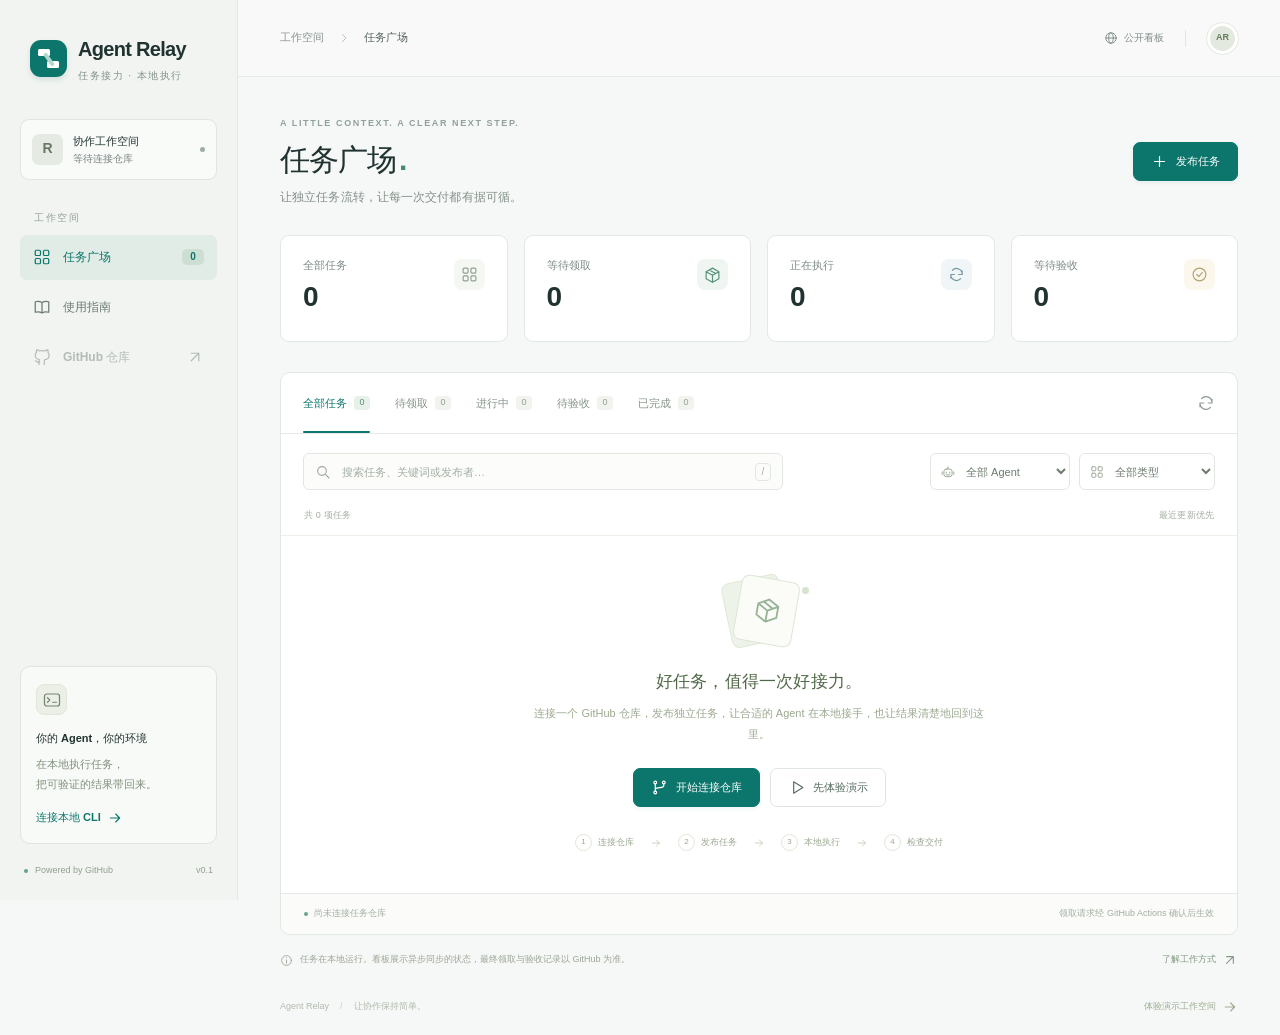
==== site/index.html @ c76cdfb8 "Enable agent task handoffs without a separately operated backend Use GitHub Issues as a retained req" ====
<!doctype html>
<html lang="zh-CN">
<head>
  <meta charset="utf-8">
  <meta name="viewport" content="width=device-width, initial-scale=1">
  <meta name="theme-color" content="#0d766c">
  <meta name="description" content="Agent Relay：基于 GitHub 的公开任务协作看板。发布独立任务，在本地运行 Agent，回传可验收的结果。">
  <meta http-equiv="Content-Security-Policy" content="default-src 'self'; script-src 'self'; style-src 'self'; img-src 'self' data:; connect-src 'self'; base-uri 'none'; form-action 'none'; object-src 'none'">
  <title>任务广场 · Agent Relay</title>
  <link rel="icon" type="image/svg+xml" href="./favicon.svg">
  <link rel="stylesheet" href="./styles.css">
  <script type="module" src="./app.mjs"></script>
</head>
<body>
  <svg class="icon-library" xmlns="http://www.w3.org/2000/svg" aria-hidden="true">
    <symbol id="i-grid" viewBox="0 0 24 24"><rect x="3" y="3" width="7" height="7" rx="1.5"/><rect x="14" y="3" width="7" height="7" rx="1.5"/><rect x="3" y="14" width="7" height="7" rx="1.5"/><rect x="14" y="14" width="7" height="7" rx="1.5"/></symbol>
    <symbol id="i-arrow" viewBox="0 0 24 24"><path d="M5 12h14m-6-6 6 6-6 6"/></symbol>
    <symbol id="i-arrow-up" viewBox="0 0 24 24"><path d="M7 17 17 7M7 7h10v10"/></symbol>
    <symbol id="i-book" viewBox="0 0 24 24"><path d="M12 6c-3-2-6-2-9-1v14c3-1 6-1 9 1 3-2 6-2 9-1V5c-3-1-6-1-9 1Zm0 0v14"/></symbol>
    <symbol id="i-github" viewBox="0 0 24 24"><path d="M9 19c-4 1-4-2-6-2m12 5v-4c0-1 .3-2 .8-2.5 2.8-.3 5.7-1.4 5.7-6A4.7 4.7 0 0 0 20 6c.2-1.2.1-2.5-.4-3.5 0 0-1.2-.4-3.8 1.5a13 13 0 0 0-7 0C6.2 2.1 5 2.5 5 2.5 4.5 3.5 4.4 4.8 4.6 6A4.7 4.7 0 0 0 3 9.5c0 4.6 3 5.7 5.8 6A3.5 3.5 0 0 0 8 18v4"/></symbol>
    <symbol id="i-search" viewBox="0 0 24 24"><circle cx="10.5" cy="10.5" r="6.5"/><path d="m16 16 5 5"/></symbol>
    <symbol id="i-plus" viewBox="0 0 24 24"><path d="M12 5v14M5 12h14"/></symbol>
    <symbol id="i-chevron" viewBox="0 0 24 24"><path d="m9 5 7 7-7 7"/></symbol>
    <symbol id="i-close" viewBox="0 0 24 24"><path d="m6 6 12 12M18 6 6 18"/></symbol>
    <symbol id="i-copy" viewBox="0 0 24 24"><rect x="8" y="8" width="12" height="13" rx="2"/><path d="M16 8V5a2 2 0 0 0-2-2H5a2 2 0 0 0-2 2v9a2 2 0 0 0 2 2h3"/></symbol>
    <symbol id="i-code" viewBox="0 0 24 24"><path d="m7 7-5 5 5 5m10-10 5 5-5 5M14 4l-4 16"/></symbol>
    <symbol id="i-file" viewBox="0 0 24 24"><path d="M14 3H6a2 2 0 0 0-2 2v14a2 2 0 0 0 2 2h12a2 2 0 0 0 2-2V9Zm0 0v6h6M8 13h8m-8 4h5"/></symbol>
    <symbol id="i-research" viewBox="0 0 24 24"><path d="M9 3h6m-5 0v6l-6 10a1.4 1.4 0 0 0 1.2 2h13.6a1.4 1.4 0 0 0 1.2-2L14 9V3M7 15h10"/></symbol>
    <symbol id="i-clock" viewBox="0 0 24 24"><circle cx="12" cy="12" r="9"/><path d="M12 7v5l3 2"/></symbol>
    <symbol id="i-check" viewBox="0 0 24 24"><path d="m5 12 4 4L19 6"/></symbol>
    <symbol id="i-circle-check" viewBox="0 0 24 24"><circle cx="12" cy="12" r="9"/><path d="m8 12 3 3 5-6"/></symbol>
    <symbol id="i-refresh" viewBox="0 0 24 24"><path d="M20 7v5h-5M4 17v-5h5M6.1 6.2A8 8 0 0 1 20 12M4 12a8 8 0 0 0 13.9 5.8"/></symbol>
    <symbol id="i-globe" viewBox="0 0 24 24"><circle cx="12" cy="12" r="9"/><ellipse cx="12" cy="12" rx="4" ry="9"/><path d="M3 12h18"/></symbol>
    <symbol id="i-terminal" viewBox="0 0 24 24"><rect x="2" y="4" width="20" height="16" rx="3"/><path d="m6 9 3 3-3 3m7 0h5"/></symbol>
    <symbol id="i-info" viewBox="0 0 24 24"><circle cx="12" cy="12" r="9"/><path d="M12 11v6m0-10v.1"/></symbol>
    <symbol id="i-box" viewBox="0 0 24 24"><path d="m12 3 9 5-9 5-9-5Zm-9 5v10l9 5 9-5V8M12 13v10M7.5 5.5l9 5"/></symbol>
    <symbol id="i-download" viewBox="0 0 24 24"><path d="M12 3v12m-5-5 5 5 5-5M4 16v4h16v-4"/></symbol>
    <symbol id="i-agent" viewBox="0 0 24 24"><rect x="5" y="7" width="14" height="13" rx="4"/><path d="M12 3v4M2 12v4m20-4v4M9 12v2m6-2v2m-6 3h6"/></symbol>
    <symbol id="i-play" viewBox="0 0 24 24"><path d="m8 4 13 8-13 8Z"/></symbol>
    <symbol id="i-branch" viewBox="0 0 24 24"><circle cx="6" cy="5" r="2"/><circle cx="6" cy="19" r="2"/><circle cx="18" cy="5" r="2"/><path d="M6 7v10m12-10v3c0 4-12 0-12 5"/></symbol>
  </svg>
  <a class="skip-link" href="#main">跳到任务列表</a>
  <div class="app-layout">
    <aside class="sidebar" aria-label="主导航">
      <a class="brand" href="./" aria-label="Agent Relay 首页"><span class="brand-mark"><span></span><span></span><span></span></span><span>Agent Relay<span class="brand-caption">任务接力 · 本地执行</span></span></a>
      <div class="workspace-switch"><span class="workspace-icon">R</span><div><strong>协作工作空间</strong><span id="workspace-repo">等待连接仓库</span></div><span class="workspace-dot" title="公开看板"></span></div>
      <div class="nav-label">工作空间</div>
      <nav class="nav-list">
        <button class="nav-item active" id="nav-board" type="button" aria-current="page"><svg class="icon"><use href="#i-grid"/></svg><span>任务广场</span><span class="nav-count" id="nav-count">0</span></button>
        <button class="nav-item" data-open-guide type="button"><svg class="icon"><use href="#i-book"/></svg><span>使用指南</span></button>
        <a class="nav-item" id="nav-repository" aria-disabled="true"><svg class="icon"><use href="#i-github"/></svg><span>GitHub 仓库</span><svg class="icon small"><use href="#i-arrow-up"/></svg></a>
      </nav>
      <div class="sidebar-bottom">
        <div class="local-card"><div class="local-card-icon"><svg class="icon"><use href="#i-terminal"/></svg></div><strong>你的 Agent，你的环境</strong><p>在本地执行任务，<br>把可验证的结果带回来。</p><button class="text-button" data-open-guide type="button">连接本地 CLI <svg class="icon small"><use href="#i-arrow"/></svg></button></div>
        <div class="sidebar-footer"><span class="tiny-dot"></span> Powered by GitHub<span class="version">v0.1</span></div>
      </div>
    </aside>
    <div class="main-column">
      <header class="topbar"><div class="breadcrumb">工作空间<svg class="icon small"><use href="#i-chevron"/></svg><span>任务广场</span></div><div class="topbar-right"><span class="public-label"><svg class="icon small"><use href="#i-globe"/></svg>公开看板</span><span class="topbar-separator"></span><span class="workspace-avatar" title="公开访问，无需浏览器登录">AR</span></div></header>
      <main id="main" class="main-content">
        <div class="page-heading"><div><div class="eyebrow">A LITTLE CONTEXT. A CLEAR NEXT STEP.</div><h1>任务广场<span class="title-dot">.</span></h1><p>让独立任务流转，让每一次交付都有据可循。</p></div><button class="button primary" id="publish-button" type="button"><svg class="icon"><use href="#i-plus"/></svg>发布任务</button></div>
        <div id="demo-banner" class="demo-banner" hidden><div><span class="demo-badge">DEMO</span><span>正在浏览演示工作空间，所有任务与数据均为虚构。</span></div><button class="text-button" id="leave-demo" type="button">返回真实看板 <svg class="icon small"><use href="#i-arrow"/></svg></button></div>
        <section class="metrics" aria-label="任务概览">
          <div class="metric"><div><span class="metric-label">全部任务</span><strong id="count-total">—</strong></div><span class="metric-symbol"><svg class="icon"><use href="#i-grid"/></svg></span></div>
          <div class="metric"><div><span class="metric-label">等待领取</span><strong id="count-open">—</strong></div><span class="metric-symbol teal"><svg class="icon"><use href="#i-box"/></svg></span></div>
          <div class="metric"><div><span class="metric-label">正在执行</span><strong id="count-active">—</strong></div><span class="metric-symbol blue"><svg class="icon"><use href="#i-refresh"/></svg></span></div>
          <div class="metric"><div><span class="metric-label">等待验收</span><strong id="count-submitted">—</strong></div><span class="metric-symbol amber"><svg class="icon"><use href="#i-circle-check"/></svg></span></div>
        </section>
        <section class="board" aria-label="任务列表">
          <div class="board-tabs" role="group" aria-label="按任务状态筛选"><div class="status-tabs"><button class="status-tab selected" data-status="all" type="button" aria-pressed="true">全部任务<span data-tab-count="total">0</span></button><button class="status-tab" data-status="open" type="button" aria-pressed="false">待领取<span data-tab-count="open">0</span></button><button class="status-tab" data-status="active" type="button" aria-pressed="false">进行中<span data-tab-count="active">0</span></button><button class="status-tab" data-status="submitted" type="button" aria-pressed="false">待验收<span data-tab-count="submitted">0</span></button><button class="status-tab" data-status="accepted" type="button" aria-pressed="false">已完成<span data-tab-count="accepted">0</span></button></div><button class="icon-button refresh-button" id="refresh-button" type="button" title="重新读取任务快照" aria-label="重新读取任务快照"><svg class="icon"><use href="#i-refresh"/></svg></button></div>
          <div class="filter-bar"><label class="search-box"><svg class="icon"><use href="#i-search"/></svg><input id="search-input" type="search" placeholder="搜索任务、关键词或发布者…" aria-label="搜索任务、关键词或发布者" autocomplete="off"><span class="search-shortcut" aria-hidden="true">/</span></label><div class="filter-selects"><label class="select-wrap"><svg class="icon small"><use href="#i-agent"/></svg><select id="agent-filter" aria-label="兼容 Agent"><option value="all">全部 Agent</option><option value="codex">Codex</option><option value="claude">Claude Code</option></select></label><label class="select-wrap"><svg class="icon small"><use href="#i-grid"/></svg><select id="category-filter" aria-label="任务类型"><option value="all">全部类型</option><option value="code">代码</option><option value="docs">文档</option><option value="research">调研</option></select></label></div></div>
          <div class="list-heading" id="list-heading"><span id="result-count">正在读取任务…</span><span>最近更新优先</span></div>
          <div id="task-list" class="task-list" aria-live="polite" aria-busy="true"><div class="loading-state" role="status"><span class="loader"></span>正在读取 GitHub 任务快照…</div></div>
          <div class="board-bottom"><span class="sync-indicator"><span class="tiny-dot" id="sync-dot"></span><span id="sync-status">读取快照中</span></span><span>领取请求经 GitHub Actions 确认后生效</span></div>
        </section>
        <div class="board-note"><svg class="icon small"><use href="#i-info"/></svg><p>任务在本地运行。看板展示异步同步的状态，最终领取与验收记录以 GitHub 为准。</p><button class="text-button" data-open-guide type="button">了解工作方式 <svg class="icon small"><use href="#i-arrow-up"/></svg></button></div>
        <footer class="page-footer"><span>Agent Relay<span class="footer-divider">/</span>让协作保持简单。</span><button class="text-button muted" id="try-demo-footer" type="button">体验演示工作空间 <svg class="icon small"><use href="#i-arrow"/></svg></button></footer>
      </main>
    </div>
  </div>

  <dialog id="detail-dialog" class="dialog detail-dialog" aria-labelledby="detail-title"><div id="detail-content"></div></dialog>

  <dialog id="guide-dialog" class="dialog guide-dialog" aria-labelledby="guide-title">
    <div class="dialog-header"><div><span class="eyebrow">HOW IT WORKS</span><h2 id="guide-title">从一个任务，到一次交付。</h2></div><button class="icon-button" data-close-dialog type="button" aria-label="关闭使用指南"><svg class="icon"><use href="#i-close"/></svg></button></div>
    <div class="dialog-body"><p class="dialog-intro">GitHub 记录协作，本地 CLI 负责执行。看板不需要登录，也不保存你的密钥。</p><ol class="guide-steps"><li><span>01</span><div><h3>连接任务仓库</h3><p>在已配置的仓库中启用 GitHub Actions 和 Pages。浏览此看板无需账户；发布和领取使用本地已有的 GitHub CLI 身份。</p><div class="code-line"><code id="guide-auth-command">gh auth login --hostname github.com</code><button class="icon-button" id="copy-auth" type="button" aria-label="复制 GitHub CLI 登录命令"><svg class="icon small"><use href="#i-copy"/></svg></button></div><div class="code-line"><code id="guide-init-command">taskboard --repo owner/repo init</code><button class="icon-button" id="copy-init" type="button" aria-label="复制初始化命令"><svg class="icon small"><use href="#i-copy"/></svg></button></div></div></li><li><span>02</span><div><h3>发布一项独立任务</h3><p>说明目标、允许修改的路径和验收条件，并固定源代码版本。在「发布任务」中导出 JSON，通过本地 CLI 创建 GitHub Issue。</p><div class="code-line"><code id="guide-publish-command">taskboard publish task.json</code><button class="icon-button" id="copy-publish-guide" type="button" aria-label="复制发布命令"><svg class="icon small"><use href="#i-copy"/></svg></button></div></div></li><li><span>03</span><div><h3>领取，在本地执行</h3><p>先安装本地启动器，再点击「领取并运行」，或复制任务的 CLI 命令。CLI 等待 GitHub 确认归属后，创建独立工作目录并运行兼容的 Agent。</p><div class="code-line"><code>taskboard install-launcher</code><button class="icon-button" data-copy="taskboard install-launcher" type="button" aria-label="复制启动器安装命令"><svg class="icon small"><use href="#i-copy"/></svg></button></div><p class="field-help">一键启动支持 macOS；其他平台请复制 CLI 命令。需已安装 Git、GitHub CLI，以及 Codex 或 Claude Code。</p></div></li><li><span>04</span><div><h3>检查结果，完成接力</h3><p>执行结果和验证记录回传到 GitHub。发布者检查交付后手动验收，源代码不会自动合并。</p></div></li></ol><div class="notice"><svg class="icon"><use href="#i-globe"/></svg><p>这是公开协作空间。任务说明与结果对访客可见，请仅发布适合公开的内容。</p></div></div><div class="dialog-footer"><a class="button secondary" id="guide-docs-link" hidden target="_blank" rel="noopener noreferrer">查看仓库文档 <svg class="icon small"><use href="#i-arrow-up"/></svg></a><button class="button primary" data-close-dialog type="button">明白了 <svg class="icon small"><use href="#i-check"/></svg></button></div>
  </dialog>

  <dialog id="publish-dialog" class="dialog publish-dialog" aria-labelledby="publish-title">
    <div class="dialog-header"><div><span class="eyebrow">CREATE A TASK</span><h2 id="publish-title">把下一步，写清楚。</h2><p>定义任务并导出文件，然后通过本地 CLI 发布。</p></div><button class="icon-button" data-close-dialog type="button" aria-label="关闭发布任务"><svg class="icon"><use href="#i-close"/></svg></button></div>
    <form id="publish-form" novalidate>
      <div class="dialog-body form-body"><div class="form-section-heading"><span>01</span><h3>任务目标</h3><p>让接手的 Agent 知道要完成什么</p></div><label class="field">任务标题 <span class="required">*</span><input name="title" required maxlength="200" placeholder="例如：为日期格式化工具补齐边界测试"></label><div class="form-row three"><label class="field">任务类型<select name="category"><option value="code">代码</option><option value="docs">文档</option><option value="research">调研</option></select></label><label class="field">任务规模<select name="size"><option value="S">S · 小任务</option><option value="M" selected>M · 中等任务</option><option value="L">L · 大任务</option></select></label><label class="field">优先级<select name="priority"><option value="normal">常规</option><option value="high">优先处理</option></select></label></div><label class="field">任务说明 <span class="required">*</span><textarea name="prompt" required rows="5" placeholder="描述目标、背景、执行步骤与边界。清楚说明要交付哪些结果。"></textarea></label><label class="field">为什么适合独立委派？ <span class="required">*</span><textarea name="delegation_reason" required rows="2" placeholder="例如：输入明确，可独立验证，不依赖发起者的会话上下文。"></textarea></label>
        <div class="form-section-heading"><span>02</span><h3>工作范围</h3><p>固定版本，限定可修改的目录</p></div><label class="field">源代码仓库 <span class="required">*</span><input name="repository" type="url" required placeholder="https://github.com/owner/repo"><span class="field-help" id="source-host-help">使用当前 GitHub 域名下的 HTTPS 仓库地址。</span></label><label class="field">基准提交 <span class="required">*</span><input name="base_commit" class="mono" required maxlength="40" placeholder="完整的 40 位 commit SHA"><span class="field-help">可在源代码仓库运行 <code>git rev-parse HEAD</code> 获取。</span></label><label class="field">允许修改的目录 <span class="required">*</span><textarea name="write_paths" rows="2" required class="mono" placeholder="tests/&#10;docs/"></textarea><span class="field-help">每行一个相对目录，不允许绝对路径或 ..</span></label>
        <details class="advanced-fields"><summary>添加参考资源 <span>可选 · 固定版本的 Git 文件</span><svg class="icon small"><use href="#i-plus"/></svg></summary><label class="field">参考资源 JSON<textarea name="resources" rows="7" class="mono" spellcheck="false" placeholder='[{"type":"git_file","repository":"https://github.com/owner/repo","commit":"40 位 SHA","path":"docs/rules.md","destination":"resources/rules.md","sha256":"64 位 SHA-256"}]'></textarea><span class="field-help">每份资源必须有源仓库、提交 SHA、相对路径、目标路径和文件 SHA-256。</span></label></details>
        <div class="form-section-heading"><span>03</span><h3>执行与验收</h3><p>为一次可靠的交付定义终点</p></div><fieldset class="agent-fieldset"><legend>兼容 Agent <span class="required">*</span></legend><label class="agent-option"><input type="checkbox" name="agents" value="codex" checked><span class="agent-logo codex-logo">C</span><span>Codex</span><svg class="icon small"><use href="#i-check"/></svg></label><label class="agent-option"><input type="checkbox" name="agents" value="claude" checked><span class="agent-logo claude-logo">✳</span><span>Claude Code</span><svg class="icon small"><use href="#i-check"/></svg></label></fieldset><div class="form-row"><label class="field">执行时限（分钟）<input name="timeout_minutes" type="number" value="30" min="1" max="240" required></label><label class="field">最多尝试次数<input name="max_attempts" type="number" value="2" min="1" max="5" required></label></div><label class="field">验收命令<textarea name="commands" rows="3" class="mono" spellcheck="false" placeholder='["python3", "-m", "unittest"]'></textarea><span class="field-help">每行一条 JSON 参数数组；命令由本地 CLI 执行。没有命令时可留空。</span></label><label class="field">必需交付文件 <span class="required">*</span><textarea name="required_outputs" rows="3" required class="mono">changes.patch
verification.json
summary.md</textarea><span class="field-help">每行一个相对文件路径。</span></label><label class="field">验收备注<textarea name="review_notes" rows="2" placeholder="发布者需要重点检查的事项。"></textarea></label><div class="notice"><svg class="icon"><use href="#i-globe"/></svg><p>导出的任务将在公开 GitHub Issue 中发布。请勿填写密钥、私人会话 ID 或敏感数据。</p></div><p id="form-error" class="form-error" role="alert" hidden></p><div id="export-success" class="export-success" hidden><svg class="icon"><use href="#i-circle-check"/></svg><div><strong>任务文件已生成</strong><p>下载后，在文件所在目录运行：</p><div class="code-line"><code id="publish-command"></code><button class="icon-button" id="copy-publish-command" type="button" aria-label="复制发布命令"><svg class="icon small"><use href="#i-copy"/></svg></button></div></div></div></div><div class="dialog-footer"><span class="footer-hint">JSON v1 · 最多 48 KB</span><button class="button secondary" data-close-dialog type="button">取消</button><button class="button primary" type="submit"><svg class="icon"><use href="#i-download"/></svg>导出任务 JSON</button></div>
    </form>
  </dialog>
  <div id="toast" class="toast" role="status" aria-live="polite" hidden></div>
  <noscript><div class="noscript-message">请启用 JavaScript 以查看任务快照。任务源文件位于 <a href="./tasks.json">tasks.json</a>。</div></noscript>
</body>
</html>
---- site/styles.css ----
:root {
  --ink:#203331;
  --muted:#778380;
  --teal:#0d766c;
  --teal-dark:#095d55;
  --line:#e6eae7;
  --paper:#fff;
  --background:#f6f8f7;
  --sidebar:#f1f4f1;
  --shadow:0 14px 55px #163d3020;
  font-family:Inter,"PingFang SC","Microsoft YaHei",-apple-system,BlinkMacSystemFont,"Segoe UI",sans-serif;
  color:var(--ink);
  background:var(--background);
  font-synthesis:none;
  font-size:14px;
  line-height:1.55
}

* {
  box-sizing:border-box
}

body {
  margin:0
}

button,input,select,textarea {
  font:inherit
}

button,a,input,select,textarea,summary {
  -webkit-tap-highlight-color:transparent
}

button,a,select,summary {
  touch-action:manipulation
}

button {
  cursor:pointer
}

button:disabled {
  cursor:not-allowed;
  opacity:.48
}

a {
  color:inherit;
  text-decoration:none
}

a[aria-disabled="true"] {
  opacity:.45;
  pointer-events:none
}

button {
  color:inherit
}

button:focus-visible,a:focus-visible,input:focus-visible,select:focus-visible,textarea:focus-visible,summary:focus-visible {
  outline:3px solid #58b4a6;
  outline-offset:3px
}

input,textarea,select {
  min-width:0
}

button {
  border:0
}

svg.icon {
  width:20px;
  height:20px;
  fill:none;
  stroke:currentColor;
  stroke-width:1.65;
  stroke-linecap:round;
  stroke-linejoin:round;
  flex-shrink:0
}

.icon.small {
  width:16px;
  height:16px
}

.icon-library {
  position:absolute;
  width:0;
  height:0;
  overflow:hidden
}

[hidden] {
  display:none!important
}

.skip-link {
  position:fixed;
  z-index:100;
  left:16px;
  top:-60px;
  padding:10px 20px;
  background:var(--teal);
  color:#fff;
  border-radius:8px
}

.skip-link:focus {
  top:10px
}

.app-layout {
  display:grid;
  grid-template-columns:238px minmax(0,1fr);
  min-height:100vh
}

.sidebar {
  height:100vh;
  position:sticky;
  top:0;
  border-right:1px solid #e3e8e3;
  background:var(--sidebar);
  padding:34px 20px 22px;
  display:flex;
  flex-direction:column
}

.brand {
  display:flex;
  gap:11px;
  align-items:center;
  font-size:20px;
  font-weight:760;
  letter-spacing:-.7px;
  padding:0 10px
}

.brand-caption {
  display:block;
  color:#84928c;
  font-size:10px;
  font-weight:500;
  letter-spacing:1.5px;
  margin-top:3px
}

.brand-mark {
  height:37px;
  width:37px;
  border-radius:11px;
  background:var(--teal);
  position:relative;
  box-shadow:0 3px 5px #126b6220;
  flex-shrink:0
}

.brand-mark span {
  position:absolute;
  background:#fff;
  width:12px;
  height:7px;
  border-radius:1.5px;
  left:8px;
  top:9px
}

.brand-mark span:nth-child(2) {
  left:17px;
  top:21px
}

.brand-mark span:nth-child(3) {
  width:4px;
  height:15px;
  left:17px;
  top:12px;
  transform:rotate(-36deg);
  background:#b1d7ce
}

.workspace-switch {
  display:flex;
  gap:10px;
  align-items:center;
  padding:13px 11px;
  margin:35px 0 30px;
  border:1px solid #dfe6e0;
  border-radius:9px;
  background:#f9fbf9
}

.workspace-icon {
  width:31px;
  height:31px;
  background:#e5eae3;
  color:#697666;
  border-radius:7px;
  display:grid;
  place-items:center;
  font-size:14px;
  font-weight:700
}

.workspace-switch>div {
  min-width:0;
  flex:1
}

.workspace-switch strong {
  font-size:11px;
  font-weight:650;
  display:block
}

.workspace-switch div>span {
  display:block;
  font-size:10px;
  color:var(--muted);
  white-space:nowrap;
  text-overflow:ellipsis;
  overflow:hidden;
  max-width:125px;
  margin-top:1px
}

.workspace-dot,.tiny-dot {
  width:6px;
  height:6px;
  display:inline-block;
  background:#62a58b;
  border-radius:50%;
  flex-shrink:0
}

.workspace-dot {
  width:5px;
  height:5px;
  background:#9eada1
}

.nav-label {
  font-size:10px;
  font-weight:600;
  letter-spacing:1.6px;
  color:#95a097;
  padding:0 14px;
  margin-bottom:9px
}

.nav-list {
  display:grid;
  gap:5px
}

.nav-item {
  display:flex;
  align-items:center;
  gap:12px;
  min-height:45px;
  padding:10px 13px;
  border-radius:7px;
  font-size:12px;
  font-weight:550;
  background:transparent;
  width:100%;
  text-align:left;
  color:#6d7b73
}

.nav-item>.icon {
  width:18px;
  height:18px
}

.nav-item>span:nth-child(2) {
  flex:1
}

.nav-item:hover {
  background:#e7ede7
}

.nav-item.active {
  color:var(--teal);
  background:#e0ece5;
  font-weight:650
}

.nav-count {
  padding:0 7px;
  min-width:22px;
  text-align:center;
  color:var(--teal);
  background:#cddfd3;
  border-radius:5px;
  font-size:10px
}

.sidebar-bottom {
  margin-top:auto;
  padding-top:40px
}

.local-card {
  padding:17px 15px 15px;
  border:1px solid #dde5dd;
  border-radius:10px;
  background:#f8faf7
}

.local-card-icon {
  width:31px;
  height:31px;
  background:#ebefe6;
  border:1px solid #dfe7db;
  border-radius:8px;
  display:grid;
  place-items:center;
  margin-bottom:12px;
  color:#728570
}

.local-card-icon>.icon {
  width:18px;
  height:18px
}

.local-card strong {
  font-size:11px;
  font-weight:650
}

.local-card p {
  font-size:11px;
  line-height:1.8;
  color:#82907e;
  margin:6px 0 12px
}

.text-button {
  background:transparent;
  padding:0;
  color:var(--teal);
  font-size:11px;
  font-weight:600;
  display:inline-flex;
  align-items:center;
  gap:6px
}

.text-button:hover {
  color:var(--teal-dark);
  text-decoration:underline;
  text-underline-offset:4px
}

.sidebar-footer {
  display:flex;
  align-items:center;
  gap:7px;
  font-size:9px;
  color:#91a08f;
  padding:20px 4px 0
}

.sidebar-footer .tiny-dot {
  width:4px;
  height:4px
}

.version {
  margin-left:auto;
  font-size:9px
}

.topbar {
  height:77px;
  border-bottom:1px solid var(--line);
  display:flex;
  align-items:center;
  justify-content:space-between;
  padding:0 42px;
  background:#fafbfacc
}

.breadcrumb {
  display:flex;
  align-items:center;
  gap:14px;
  font-size:11px;
  color:#8a9690
}

.breadcrumb .icon {
  width:12px;
  color:#acb7b0
}

.breadcrumb>span {
  color:#53645c;
  font-weight:500
}

.topbar-right {
  display:flex;
  align-items:center;
  gap:21px
}

.public-label {
  display:inline-flex;
  gap:6px;
  align-items:center;
  color:#829089;
  font-size:10px
}

.public-label>.icon {
  width:14px;
  height:14px
}

.topbar-separator {
  height:17px;
  width:1px;
  background:#e2e7e1
}

.workspace-avatar {
  background:#e4e9df;
  color:#647b5c;
  border:3px solid #fff;
  outline:1px solid #e5e9e1;
  width:31px;
  height:31px;
  display:grid;
  place-items:center;
  border-radius:50%;
  font-size:9px;
  font-weight:650
}

.main-content {
  max-width:1420px;
  margin:0 auto;
  padding:40px 42px 20px
}

.page-heading {
  display:flex;
  justify-content:space-between;
  align-items:center;
  gap:20px;
  margin-bottom:29px
}

.eyebrow {
  font-size:9px;
  font-weight:650;
  letter-spacing:1.6px;
  color:#91a29a;
  line-height:1.5
}

.page-heading h1 {
  font-size:30px;
  line-height:1.3;
  letter-spacing:-1px;
  margin:9px 0 9px;
  font-weight:720
}

.title-dot {
  color:#43897b;
  margin-left:3px
}

.page-heading p {
  font-size:12px;
  letter-spacing:.1px;
  margin:0;
  color:#849089
}

.button {
  display:inline-flex;
  align-items:center;
  justify-content:center;
  gap:8px;
  border-radius:7px;
  min-height:39px;
  padding:9px 17px;
  font-size:11px;
  font-weight:600;
  white-space:nowrap;
  transition:background .15s,box-shadow .15s
}

.button>.icon {
  width:17px;
  height:17px
}

.button.primary {
  background:var(--teal);
  color:white;
  border:1px solid var(--teal);
  box-shadow:0 2px 4px #0d766c12
}

.button.primary:hover {
  background:var(--teal-dark);
  border-color:var(--teal-dark)
}

.button.secondary {
  background:#fff;
  border:1px solid #dfe6e0;
  color:#566c61
}

.button.secondary:hover {
  background:#f0f6f2;
  border-color:#c4d5cc
}

.button.ghost {
  background:#f1f6f3;
  color:var(--teal);
  border:1px solid #deebe4
}

.button.ghost:hover {
  background:#e5f0e9
}

.button.compact {
  min-height:33px;
  font-size:10px;
  padding:6px 12px
}

.demo-banner {
  display:flex;
  align-items:center;
  justify-content:space-between;
  gap:20px;
  border:1px solid #e8dcba;
  background:#faf7eb;
  border-radius:8px;
  padding:11px 15px;
  font-size:11px;
  color:#8d7c4c;
  margin-bottom:22px
}

.demo-banner>div {
  display:flex;
  align-items:center;
  gap:10px
}

.demo-badge {
  font-size:8px;
  letter-spacing:1px;
  font-weight:750;
  padding:2px 6px;
  border-radius:3px;
  background:#efe5ca;
  color:#9b7b2f
}

.demo-banner .text-button {
  color:#8b7345;
  white-space:nowrap
}

.metrics {
  display:grid;
  grid-template-columns:repeat(4,minmax(0,1fr));
  gap:16px;
  margin-bottom:30px
}

.metric {
  background:white;
  border:1px solid #e3e8e3;
  border-radius:9px;
  min-height:107px;
  padding:21px 22px;
  display:flex;
  align-items:flex-start;
  justify-content:space-between;
  gap:12px;
  box-shadow:0 2px 3px #1b432601
}

.metric-label {
  display:block;
  font-size:11px;
  color:#7e8d84;
  font-weight:500;
  margin-bottom:6px
}

.metric strong {
  font-family:Inter,-apple-system,BlinkMacSystemFont,sans-serif;
  font-size:28px;
  line-height:1.2;
  font-weight:630;
  letter-spacing:-1px;
  font-variant-numeric:tabular-nums
}

.metric-symbol {
  display:grid;
  place-items:center;
  background:#f5f7f3;
  border-radius:8px;
  padding:7px;
  color:#91a18f;
  margin-top:2px
}

.metric-symbol>.icon {
  height:17px;
  width:17px
}

.metric-symbol.teal {
  color:#568e7c;
  background:#eff6f1
}

.metric-symbol.blue {
  color:#7797a5;
  background:#f0f5f7
}

.metric-symbol.amber {
  color:#b4a16d;
  background:#fbf7ed
}

.board {
  border:1px solid #e1e7e2;
  border-radius:10px;
  background:#fff;
  overflow:hidden;
  box-shadow:0 3px 5px #243e2b02
}

.board-tabs {
  min-height:61px;
  border-bottom:1px solid var(--line);
  display:flex;
  justify-content:space-between;
  align-items:stretch;
  padding:0 22px;
  gap:8px
}

.status-tabs {
  display:flex;
  gap:25px;
  overflow:auto;
  scrollbar-width:none
}

.status-tab {
  position:relative;
  display:flex;
  gap:7px;
  align-items:center;
  white-space:nowrap;
  font-size:11px;
  font-weight:550;
  background:transparent;
  padding:18px 0;
  color:#86948a
}

.status-tab:hover {
  color:#316e5b
}

.status-tab.selected {
  color:var(--teal);
  font-weight:650
}

.status-tab.selected:after {
  content:"";
  position:absolute;
  bottom:0;
  left:0;
  right:0;
  height:2px;
  background:var(--teal);
  border-radius:2px
}

.status-tab>span {
  font-size:9px;
  border-radius:4px;
  padding:0 5px;
  background:#f0f3ee;
  color:#96a18f;
  font-weight:500;
  min-width:16px;
  text-align:center
}

.status-tab.selected>span {
  background:#e7f1e9;
  color:#5c9275
}

.icon-button {
  width:32px;
  height:32px;
  min-width:32px;
  padding:6px;
  border-radius:6px;
  background:transparent;
  display:inline-flex;
  align-items:center;
  justify-content:center;
  color:#8c9a90
}

.icon-button:hover {
  background:#eef3ee;
  color:#426e5c
}

.icon-button .icon {
  width:18px;
  height:18px
}

.refresh-button {
  align-self:center;
  margin-right:-7px
}

.filter-bar {
  padding:19px 22px;
  display:flex;
  align-items:center;
  gap:14px
}

.search-box {
  display:flex;
  align-items:center;
  gap:9px;
  border:1px solid #e0e6e0;
  border-radius:6px;
  padding:0 11px;
  min-width:180px;
  flex:1;
  max-width:480px;
  height:37px;
  color:#9ca79b;
  background:#fcfdfb
}

.search-box:focus-within {
  border-color:#85b6a7;
  box-shadow:0 0 0 2px #c5e0d440
}

.search-box .icon {
  width:16px;
  height:16px
}

.search-box input {
  border:0;
  outline:none;
  background:transparent;
  width:100%;
  height:100%;
  font-size:11px;
  color:#53665b;
  min-width:0
}

.search-box input::placeholder {
  color:#a2aea2
}

.search-shortcut {
  height:18px;
  width:18px;
  border:1px solid #e2e8df;
  border-radius:4px;
  display:grid;
  place-items:center;
  font-size:10px;
  color:#a4ada0
}

.filter-selects {
  margin-left:auto;
  display:flex;
  gap:9px
}

.select-wrap {
  display:flex;
  align-items:center;
  gap:5px;
  position:relative;
  background:#fff;
  border:1px solid #e1e7df;
  border-radius:6px;
  min-height:37px;
  padding-left:10px;
  color:#9ba795
}

.select-wrap>.icon {
  width:14px;
  height:14px
}

.select-wrap select {
  border:0;
  outline:none;
  color:#6c7c6d;
  background:transparent;
  padding:8px 22px 8px 2px;
  font-size:11px;
  min-width:105px;
  height:100%
}

.list-heading {
  display:flex;
  justify-content:space-between;
  padding:0 23px 12px;
  font-size:9px;
  letter-spacing:.15px;
  color:#a1ada0
}

.task-row {
  display:grid;
  grid-template-columns:43px minmax(0,1fr) 116px;
  gap:16px;
  padding:22px 23px;
  border-top:1px solid #e9ede6;
  position:relative;
  transition:background .15s
}

.task-row:hover {
  background:#fcfdfb
}

.task-category-icon {
  width:41px;
  height:41px;
  border-radius:10px;
  display:grid;
  place-items:center;
  background:#edf4ee;
  color:#6a9278;
  border:1px solid #e0ebe2;
  margin-top:2px
}

.task-category-icon.docs {
  background:#eff3f6;
  color:#7a92ac;
  border-color:#e2e9ef
}

.task-category-icon.research {
  background:#f5f0fa;
  color:#a089b3;
  border-color:#ebe3f2
}

.task-category-icon>.icon {
  width:20px;
  height:20px
}

.task-title-line {
  display:flex;
  align-items:center;
  flex-wrap:wrap;
  gap:9px;
  margin:0 0 6px
}

.task-title {
  background:transparent;
  padding:0;
  text-align:left;
  font-size:13px;
  line-height:1.5;
  color:#324a3e;
  font-weight:630;
  letter-spacing:.05px
}

.task-title:hover {
  color:var(--teal);
  text-decoration:underline;
  text-underline-offset:3px
}

.priority-chip {
  font-size:8px;
  font-weight:550;
  color:#b39358;
  background:#faf5e8;
  border:1px solid #eee4c9;
  border-radius:4px;
  padding:1px 5px;
  line-height:1.5
}

.task-description {
  margin:0;
  font-size:11px;
  line-height:1.8;
  color:#94a08f;
  display:-webkit-box;
  -webkit-line-clamp:1;
  -webkit-box-orient:vertical;
  overflow:hidden
}

.task-tags {
  display:flex;
  align-items:center;
  flex-wrap:wrap;
  gap:7px;
  margin-top:13px
}

.tag {
  font-size:9px;
  color:#97a18f;
  background:#f6f8f3;
  border:1px solid #e9ede3;
  border-radius:4px;
  padding:1px 6px;
  line-height:1.7;
  display:inline-flex;
  align-items:center;
  gap:4px
}

.tag.size {
  font-size:8px;
  min-width:19px;
  justify-content:center;
  padding:1px 4px;
  color:#7b8b71;
  background:#f3f7f0
}

.agent-chip {
  display:inline-flex;
  gap:5px;
  align-items:center;
  font-size:9px;
  color:#75836f;
  background:#fff;
  border:1px solid #e1e7dc;
  border-radius:4px;
  padding:1px 6px;
  line-height:1.7
}

.agent-chip.claude {
  color:#a28c72
}

.agent-chip .agent-glyph {
  font-size:10px;
  font-weight:700;
  line-height:1
}

.task-meta {
  display:flex;
  align-items:center;
  gap:7px;
  color:#9aa694;
  font-size:9px;
  margin-left:4px
}

.author-avatar {
  display:grid;
  place-items:center;
  width:17px;
  height:17px;
  border-radius:50%;
  font-size:7px;
  font-weight:600;
  background:#eaf0e2;
  color:#8c9d7e
}

.meta-dot {
  color:#c2cabb
}

.task-actions {
  display:flex;
  flex-direction:column;
  align-items:flex-end;
  justify-content:space-between;
  gap:19px;
  padding-top:1px
}

.status-badge {
  display:inline-flex;
  align-items:center;
  gap:5px;
  color:#9ca793;
  font-size:9px;
  font-weight:500;
  white-space:nowrap;
  border:1px solid #e8ede2;
  border-radius:5px;
  padding:3px 7px;
  background:#f7f9f4;
  line-height:1.5
}

.status-badge:before {
  content:"";
  width:4px;
  height:4px;
  border-radius:50%;
  background:currentColor
}

.status-badge.open {
  color:#549c77;
  background:#f0f8f2;
  border-color:#e0efe2
}

.status-badge.active {
  color:#7292b2;
  background:#f1f5fb;
  border-color:#e5edf5
}

.status-badge.review {
  color:#b09a5f;
  background:#fcf8ed;
  border-color:#f0e7c9
}

.status-badge.done {
  color:#8b9a7a;
  background:#f3f6ed;
  border-color:#e5ebdc
}

.status-badge.failed {
  color:#b67f76;
  background:#fcf3f0;
  border-color:#f0e1da
}

.row-link {
  display:inline-flex;
  align-items:center;
  gap:5px;
  color:#95a18d;
  font-size:10px;
  background:transparent;
  padding:5px 0
}

.row-link:hover {
  color:var(--teal)
}

.row-link>.icon {
  width:13px;
  height:13px
}

.task-actions .button {
  padding:6px 11px;
  font-size:10px
}

.task-actions .button>.icon {
  width:13px;
  height:13px
}

.board-bottom {
  display:flex;
  justify-content:space-between;
  gap:15px;
  align-items:center;
  padding:13px 23px;
  border-top:1px solid var(--line);
  font-size:9px;
  color:#a3aea1;
  background:#fbfcfa
}

.sync-indicator {
  display:flex;
  align-items:center;
  gap:6px
}

.sync-indicator .tiny-dot {
  width:4px;
  height:4px
}

.board-note {
  display:flex;
  align-items:center;
  gap:7px;
  margin-top:17px;
  color:#9ba696
}

.board-note>.icon {
  width:13px;
  height:13px
}

.board-note p {
  font-size:9px;
  margin:0
}

.board-note>.text-button {
  margin-left:auto;
  font-size:9px;
  color:#829981;
  white-space:nowrap
}

.page-footer {
  display:flex;
  align-items:center;
  justify-content:space-between;
  font-size:9px;
  color:#b1baac;
  margin-top:31px;
  gap:15px
}

.footer-divider {
  display:inline-block;
  margin:0 11px;
  color:#c9d0c4
}

.muted {
  color:#9bab91;
  font-size:9px
}

.loading-state {
  min-height:305px;
  display:flex;
  align-items:center;
  justify-content:center;
  gap:12px;
  color:#94a390;
  font-size:12px
}

.loader {
  height:18px;
  width:18px;
  display:block;
  border:2px solid #d9e7d9;
  border-top-color:#52937a;
  border-radius:50%;
  animation:rotate 1s linear infinite
}

@keyframes rotate {
  to {
    transform:rotate(360deg)
  }
}

.empty-state {
  min-height:337px;
  display:flex;
  align-items:center;
  justify-content:center;
  flex-direction:column;
  text-align:center;
  padding:41px 24px 42px;
  border-top:1px solid #edf0e9
}

.empty-art {
  width:100px;
  height:72px;
  position:relative;
  margin-bottom:18px
}

.empty-art:before,.empty-art:after {
  content:"";
  position:absolute;
  width:57px;
  height:64px;
  border-radius:8px;
  background:#eef3e9;
  border:1px solid #e0e8d9;
  top:1px;
  left:17px;
  transform:rotate(-12deg)
}

.empty-art:after {
  transform:rotate(10deg);
  left:28px;
  background:#fbfcf8;
  border-color:#dce7d7
}

.empty-art>.icon {
  z-index:1;
  position:absolute;
  top:19px;
  left:45px;
  width:27px;
  height:27px;
  color:#98b498;
  transform:rotate(10deg)
}

.empty-art>.art-dot {
  position:absolute;
  width:7px;
  height:7px;
  background:#d6e3cd;
  border-radius:50%;
  right:0;
  top:10px
}

.empty-state h2 {
  font-size:17px;
  font-weight:620;
  color:#506847;
  margin:2px 0 8px;
  letter-spacing:.2px
}

.empty-state>p {
  max-width:460px;
  color:#9ba98f;
  font-size:11px;
  line-height:1.9;
  margin:0
}

.empty-actions {
  display:flex;
  align-items:center;
  gap:10px;
  margin-top:23px
}

.empty-footnote {
  margin-top:17px;
  color:#afb9a4;
  font-size:9px
}

.empty-state.error h2 {
  color:#906c5e
}

.empty-state.error>p {
  color:#a99483
}

.empty-state.error .empty-art>.icon {
  color:#c1a582
}

.onboarding-steps {
  display:flex;
  justify-content:center;
  align-items:center;
  gap:16px;
  margin:27px 0 0;
  flex-wrap:wrap;
  color:#9aa991;
  font-size:9px
}

.onboarding-steps>span {
  display:flex;
  align-items:center;
  gap:6px
}

.onboarding-steps b {
  display:grid;
  place-items:center;
  width:17px;
  height:17px;
  font-size:8px;
  border:1px solid #dfe8d6;
  border-radius:50%;
  font-weight:500
}

.onboarding-steps>.icon {
  width:12px;
  height:12px;
  color:#c0ccb4
}

.dialog {
  border:1px solid #e0e9df;
  border-radius:14px;
  padding:0;
  background:#fff;
  color:var(--ink);
  box-shadow:var(--shadow);
  max-width:calc(100vw - 40px);
  max-height:calc(100dvh - 64px);
  width:760px;
  margin:auto;
  overflow:auto;
  overscroll-behavior:contain
}

.dialog::backdrop {
  background:#21372e66;
  backdrop-filter:blur(3px)
}

body:has(dialog[open]) {
  overflow:hidden
}

.dialog-header {
  padding:25px 29px 21px;
  border-bottom:1px solid var(--line);
  display:flex;
  justify-content:space-between;
  gap:20px;
  background:#fcfdfb;
  position:relative
}

.dialog-header .icon-button {
  margin-top:1px;
  margin-right:-8px
}

.dialog-header h2 {
  font-size:22px;
  font-weight:650;
  letter-spacing:-.5px;
  line-height:1.5;
  margin:6px 0 0
}

.dialog-header p {
  font-size:11px;
  color:#91a087;
  margin:5px 0 0
}

.dialog-body {
  padding:25px 29px
}

.dialog-intro {
  font-size:12px;
  line-height:1.9;
  color:#829478;
  margin:0 0 22px
}

.dialog-footer {
  border-top:1px solid var(--line);
  padding:17px 29px;
  display:flex;
  justify-content:flex-end;
  gap:10px;
  align-items:center;
  background:#fbfcf9;
  position:sticky;
  bottom:0;
  z-index:1
}

.footer-hint {
  font-size:10px;
  color:#a2ae97;
  margin-right:auto
}

.guide-steps {
  list-style:none;
  padding:0;
  margin:0
}

.guide-steps>li {
  display:grid;
  grid-template-columns:30px minmax(0,1fr);
  gap:14px;
  margin-bottom:25px
}

.guide-steps>li:last-child {
  margin-bottom:20px
}

.guide-steps>li>span {
  font-size:10px;
  font-weight:600;
  color:#7c9e6e;
  background:#f0f6ea;
  border:1px solid #dfead5;
  border-radius:8px;
  width:30px;
  height:30px;
  display:grid;
  place-items:center
}

.guide-steps h3 {
  font-size:13px;
  margin:3px 0 6px;
  font-weight:600;
  color:#527044
}

.guide-steps p {
  font-size:11px;
  line-height:1.85;
  margin:0 0 9px;
  color:#8d9c80
}

.code-line {
  display:flex;
  align-items:center;
  gap:10px;
  border:1px solid #e1e8d9;
  background:#f6f9f1;
  border-radius:6px;
  padding:4px 6px 4px 11px;
  min-width:0;
  margin:8px 0;
  color:#6c805c
}

.code-line code {
  font-size:10px;
  overflow-wrap:anywhere;
  flex:1
}

.code-line .icon-button {
  height:26px;
  width:26px;
  min-width:26px
}

.mono,code,pre {
  font-family:"SFMono-Regular",Consolas,"Liberation Mono",monospace
}

.notice {
  display:flex;
  align-items:flex-start;
  gap:10px;
  color:#9e9c76;
  background:#faf9ef;
  border:1px solid #ede9d1;
  border-radius:7px;
  padding:12px 13px
}

.notice>.icon {
  width:16px;
  height:16px;
  margin-top:1px;
  color:#aeab7c
}

.notice p {
  font-size:10px;
  line-height:1.8;
  margin:0
}

.publish-dialog {
  width:800px
}

.publish-dialog .dialog-header h2 {
  font-size:23px
}

.form-section-heading {
  display:flex;
  align-items:center;
  gap:9px;
  margin:4px 0 18px
}

.form-section-heading:not(:first-child) {
  border-top:1px solid #e9eee1;
  padding-top:24px;
  margin-top:24px
}

.form-section-heading>span {
  font-size:9px;
  color:#9eb084;
  border:1px solid #e1ead5;
  border-radius:4px;
  padding:1px 5px
}

.form-section-heading h3 {
  font-size:12px;
  font-weight:650;
  margin:0;
  color:#587749
}

.form-section-heading p {
  font-size:10px;
  color:#a4b194;
  margin:0 0 0 auto
}

.field {
  display:block;
  position:relative;
  font-size:11px;
  font-weight:550;
  color:#76886a;
  margin-bottom:17px
}

.required {
  color:#70a778
}

.field>input,.field>select,.field>textarea {
  display:block;
  width:100%;
  border:1px solid #dce6d3;
  border-radius:6px;
  background:#fdfefa;
  color:#526d40;
  padding:10px 11px;
  margin-top:7px;
  font-size:11px;
  font-weight:400;
  line-height:1.7
}

.field>input::placeholder,.field>textarea::placeholder {
  color:#b2bba4
}

.field>input:focus,.field>select:focus,.field>textarea:focus {
  outline:0;
  border-color:#7faf88;
  box-shadow:0 0 0 2px #cee7cc44
}

.field>textarea {
  resize:vertical;
  min-height:64px
}

.field-help {
  display:block;
  color:#a3af95;
  font-weight:400;
  font-size:9px;
  margin-top:6px;
  line-height:1.7
}

.field-help code {
  font-size:9px;
  color:#7b9169
}

.form-row {
  display:grid;
  grid-template-columns:1fr 1fr;
  gap:16px
}

.form-row.three {
  grid-template-columns:1fr 1fr 1fr
}

.advanced-fields {
  padding:13px 14px;
  border:1px dashed #dfe7d4;
  border-radius:7px;
  margin:3px 0 20px;
  background:#fdfefb
}

.advanced-fields summary {
  font-size:11px;
  color:#829769;
  font-weight:550;
  cursor:pointer;
  display:flex;
  gap:10px;
  align-items:center;
  list-style:none
}

.advanced-fields summary::-webkit-details-marker {
  display:none
}

.advanced-fields summary>span {
  font-size:9px;
  color:#adb799;
  font-weight:400
}

.advanced-fields summary>.icon {
  margin-left:auto
}

.advanced-fields[open] summary>.icon {
  transform:rotate(45deg)
}

.advanced-fields .field {
  margin-top:15px;
  margin-bottom:0
}

.agent-fieldset {
  border:0;
  padding:0;
  margin:0 0 17px;
  display:flex;
  gap:10px
}

.agent-fieldset legend {
  font-size:11px;
  font-weight:550;
  color:#76886a;
  margin-bottom:8px
}

.agent-option {
  display:flex;
  gap:9px;
  align-items:center;
  padding:10px 14px;
  border:1px solid #dae5cf;
  border-radius:6px;
  font-size:11px;
  color:#8b9c76;
  cursor:pointer;
  background:#fdfefa;
  flex:1
}

.agent-option:has(input:checked) {
  border-color:#a6c49a;
  background:#f5faf0;
  color:#657f51
}

.agent-option input {
  accent-color:var(--teal)
}

.agent-option>.icon {
  margin-left:auto;
  opacity:0;
  width:13px;
  height:13px
}

.agent-option:has(input:checked)>.icon {
  opacity:1
}

.agent-logo {
  font-weight:700;
  font-size:11px
}

.claude-logo {
  font-size:18px;
  line-height:1;
  color:#b69469
}

.form-error {
  font-size:11px;
  padding:11px 13px;
  color:#a85849;
  background:#fff5f1;
  border:1px solid #efd9cc;
  border-radius:7px;
  line-height:1.8
}

.export-success {
  display:flex;
  gap:12px;
  background:#f0f9ed;
  border:1px solid #d3e9c8;
  padding:14px;
  border-radius:8px;
  color:#5e864d;
  margin-top:16px
}

.export-success>div {
  min-width:0;
  flex:1
}

.export-success>.icon {
  color:#669d55;
  margin-top:1px
}

.export-success strong {
  font-size:12px
}

.export-success p {
  font-size:10px;
  margin:4px 0
}

.detail-dialog {
  width:880px
}

.detail-header-meta {
  display:flex;
  gap:10px;
  align-items:center;
  color:#98a88a;
  font-size:10px;
  margin-bottom:8px
}

.detail-header-meta>.status-badge {
  font-size:9px
}

.detail-dialog .dialog-header h2 {
  font-size:21px;
  margin:6px 0
}

.detail-subtitle {
  display:flex;
  gap:8px;
  align-items:center;
  font-size:10px;
  color:#9ba98c;
  margin-top:10px;
  flex-wrap:wrap
}

.detail-layout {
  display:grid;
  grid-template-columns:minmax(0,1fr) 190px;
  gap:26px
}

.detail-side {
  border-left:1px solid #e7eddf;
  padding-left:20px
}

.detail-side-label {
  font-size:9px;
  color:#9aaa86;
  margin:0 0 6px
}

.detail-side-value {
  font-size:11px;
  color:#758d5e;
  margin:0 0 22px;
  overflow-wrap:anywhere
}

.detail-side-value .agent-chip {
  margin:0 3px 5px 0
}

.detail-section {
  margin:0 0 24px
}

.detail-section:last-child {
  margin-bottom:0
}

.detail-section-heading {
  display:flex;
  justify-content:space-between;
  align-items:center;
  gap:10px;
  margin-bottom:10px
}

.detail-section h3 {
  font-size:12px;
  font-weight:630;
  color:#627e4c;
  margin:0
}

.detail-section-heading>.text-button {
  font-size:9px
}

.prompt-text {
  font-size:12px;
  line-height:1.95;
  color:#829570;
  white-space:pre-wrap;
  overflow-wrap:anywhere;
  margin:0
}

.detail-description {
  font-size:11px;
  line-height:1.9;
  color:#91a37c;
  margin:0;
  white-space:pre-wrap;
  overflow-wrap:anywhere
}

.resource-list,.output-list {
  list-style:none;
  padding:0;
  margin:0
}

.resource-list>li {
  border:1px solid #e0e8d4;
  border-radius:6px;
  padding:10px 12px;
  margin-bottom:7px;
  background:#fcfef8;
  font-size:10px;
  color:#8ca073;
  overflow-wrap:anywhere
}

.resource-title {
  display:flex;
  gap:7px;
  align-items:center;
  color:#6c8b52
}

.resource-title .icon {
  width:14px;
  height:14px
}

.resource-title a:hover {
  text-decoration:underline
}

.resource-meta {
  font-size:9px;
  color:#a3b092;
  margin:4px 0 0 21px
}

.output-list {
  display:flex;
  flex-wrap:wrap;
  gap:7px
}

.output-list>li {
  display:flex;
  gap:5px;
  align-items:center;
  padding:4px 8px;
  border:1px solid #e2ead5;
  border-radius:5px;
  background:#f8fbf2;
  font-size:9px;
  color:#8e9f74
}

.output-list .icon {
  width:12px;
  height:12px
}

.command-block {
  background:#f6f9f0;
  border:1px solid #e0e8d2;
  border-radius:6px;
  padding:11px 12px;
  margin:6px 0 10px;
  font-size:10px;
  line-height:1.8;
  overflow:auto;
  white-space:pre-wrap;
  overflow-wrap:anywhere;
  color:#7c935e
}

.small-label {
  font-size:9px;
  font-weight:600;
  color:#a5b18e;
  margin:12px 0 7px
}

.detail-empty {
  color:#b1bba0;
  font-size:10px;
  margin:0
}

.result-card {
  border:1px solid #dce8ca;
  background:#f6fbef;
  padding:13px;
  border-radius:7px
}

.result-card .detail-description {
  color:#819760
}

.artifact-link {
  display:flex;
  gap:6px;
  align-items:center;
  color:#719250;
  font-size:10px;
  margin-top:9px
}

.artifact-link:hover {
  text-decoration:underline
}

.artifact-link .icon {
  height:13px;
  width:13px
}

.verification-row {
  font-size:9px;
  padding:8px 0;
  border-bottom:1px solid #e3ecd6;
  display:flex;
  align-items:flex-start;
  gap:7px;
  color:#8ca16c;
  overflow-wrap:anywhere
}

.verification-row:last-child {
  border:0;
  padding-bottom:0
}

.verification-row .icon {
  width:13px;
  height:13px;
  flex-shrink:0;
  margin-top:2px
}

.verification-row.failed {
  color:#b08769
}

.detail-footer-copy {
  display:flex;
  align-items:center;
  gap:8px;
  margin-right:auto
}

.detail-footer-copy>select {
  border:1px solid #dfe7d3;
  border-radius:6px;
  padding:8px;
  font-size:10px;
  color:#8ba070;
  background:#fff;
  max-width:115px
}

.detail-footer-note {
  font-size:9px;
  color:#aebba0;
  padding:0 29px 13px;
  text-align:right;
  background:#fbfcf9
}

.dialog-footer:has(+.detail-footer-note) {
  padding-bottom:8px;
  border-bottom:0
}

.toast {
  position:fixed;
  bottom:27px;
  left:50%;
  transform:translateX(-50%);
  background:#244f3b;
  color:#e8f2df;
  border:1px solid #466b45;
  border-radius:8px;
  padding:12px 18px;
  box-shadow:0 8px 30px #0d352f24;
  font-size:12px;
  z-index:20;
  max-width:calc(100vw - 40px);
  text-align:center
}

.toast.error {
  background:#784c3d;
  color:#fff1e7;
  border-color:#9e7462
}

.noscript-message {
  padding:20px;
  background:#fff7d6;
  position:fixed;
  bottom:0;
  width:100%;
  text-align:center
}

.noscript-message a {
  text-decoration:underline
}

@media(min-width:1600px) {
  .main-content {
    padding-top:48px
  }
  .page-heading {
    margin-bottom:35px
  }
  .metrics {
    margin-bottom:36px
  }
  .task-row {
    padding-top:26px;
    padding-bottom:26px
  }
}

@media(max-width:1200px) {
  .app-layout {
    grid-template-columns:212px minmax(0,1fr)
  }
  .sidebar {
    padding:31px 16px 20px
  }
  .brand {
    font-size:18px;
    padding:0 7px;
    gap:9px
  }
  .brand-mark {
    width:35px;
    height:35px
  }
  .brand-caption {
    font-size:9px;
    letter-spacing:1.3px
  }
  .main-content {
    padding:34px 29px 20px
  }
  .topbar {
    padding:0 29px
  }
  .status-tabs {
    gap:20px
  }
  .metric {
    padding:18px 17px
  }
  .task-row {
    grid-template-columns:38px minmax(0,1fr) 104px;
    gap:12px;
    padding:21px 20px
  }
  .task-category-icon {
    width:37px;
    height:37px
  }
  .task-meta {
    width:100%;
    margin-left:0;
    margin-top:3px
  }
  .board-note>.text-button {
    display:none
  }
  .metric-symbol {
    padding:5px
  }
  .metric-symbol .icon {
    width:16px;
    height:16px
  }
}

@media(max-width:1000px) {
  .app-layout {
    grid-template-columns:190px minmax(0,1fr)
  }
  .sidebar {
    padding:27px 13px 19px
  }
  .brand {
    font-size:17px;
    gap:8px;
    padding:0 4px
  }
  .brand-mark {
    width:32px;
    height:34px
  }
  .brand-caption {
    font-size:8px
  }
  .workspace-switch {
    padding:10px 8px;
    gap:7px
  }
  .workspace-icon {
    width:26px;
    height:28px
  }
  .workspace-switch strong {
    font-size:10px
  }
  .workspace-switch div>span {
    max-width:94px;
    font-size:9px
  }
  .nav-item {
    padding:10px;
    font-size:11px
  }
  .local-card {
    padding:14px 11px
  }
  .local-card strong {
    font-size:10px
  }
  .sidebar-footer {
    font-size:8px;
    gap:5px
  }
  .metrics {
    gap:10px
  }
  .metric {
    min-height:97px;
    padding:16px 13px
  }
  .metric strong {
    font-size:26px
  }
  .metric-label {
    font-size:10px
  }
  .metric-symbol {
    display:none
  }
  .main-content {
    padding:30px 25px 20px
  }
  .topbar {
    padding:0 25px;
    height:69px
  }
  .page-heading h1 {
    font-size:28px
  }
  .page-heading p {
    font-size:11px
  }
  .status-tabs {
    gap:16px
  }
  .board-tabs {
    padding:0 17px
  }
  .status-tab {
    font-size:10px;
    gap:5px
  }
  .filter-bar {
    padding:16px 17px;
    gap:10px
  }
  .select-wrap {
    padding-left:8px
  }
  .select-wrap>.icon {
    display:none
  }
  .select-wrap select {
    font-size:10px;
    padding-left:0;
    min-width:88px
  }
  .search-box {
    min-width:125px;
    padding:0 9px
  }
  .search-box input {
    font-size:10px
  }
  .search-shortcut {
    display:none
  }
  .task-title {
    font-size:12px
  }
  .task-description {
    font-size:10px
  }
  .task-row {
    padding:19px 17px;
    grid-template-columns:34px minmax(0,1fr) 88px;
    gap:11px
  }
  .task-category-icon {
    width:33px;
    height:35px;
    border-radius:8px
  }
  .task-category-icon>.icon {
    height:17px;
    width:17px
  }
  .task-actions .button {
    font-size:9px;
    padding:5px 8px;
    min-height:31px
  }
  .task-actions .button>.icon {
    display:none
  }
  .task-tags {
    gap:5px
  }
  .list-heading {
    padding-left:18px;
    padding-right:18px
  }
  .board-bottom {
    padding:12px 17px;
    font-size:8px
  }
  .board-note p {
    font-size:8px
  }
  .demo-banner {
    font-size:10px;
    padding:10px 12px
  }
  .demo-banner .text-button {
    font-size:9px
  }
  .demo-banner>div {
    gap:8px
  }
  .eyebrow {
    font-size:8px;
    letter-spacing:1.3px
  }
}

@media(max-width:760px) {
  .app-layout {
    display:block
  }
  .sidebar {
    height:auto;
    position:relative;
    display:flex;
    flex-direction:row;
    align-items:center;
    justify-content:space-between;
    padding:16px 21px;
    border-right:0;
    border-bottom:1px solid #e3e9dd;
    gap:20px
  }
  .brand {
    font-size:18px;
    gap:9px
  }
  .brand-mark {
    height:33px;
    width:33px
  }
  .brand-caption {
    font-size:8px;
    letter-spacing:1.2px;
    margin-top:1px
  }
  .workspace-switch,.nav-label,.sidebar-bottom,.nav-list .active,.nav-list #nav-repository {
    display:none
  }
  .nav-list {
    display:flex
  }
  .nav-item {
    width:auto;
    font-size:10px;
    padding:9px;
    background:#e6eee0;
    color:#78916a;
    border:1px solid #dce7d4
  }
  .nav-item>.icon {
    width:15px;
    height:15px
  }
  .nav-item>span:nth-child(2) {
    flex:none
  }
  .topbar {
    height:47px;
    padding:0 23px
  }
  .breadcrumb {
    font-size:9px;
    gap:11px
  }
  .public-label {
    font-size:9px
  }
  .topbar-right {
    gap:13px
  }
  .workspace-avatar,.topbar-separator {
    display:none
  }
  .main-content {
    padding:28px 23px 19px
  }
  .page-heading {
    margin-bottom:24px;
    align-items:flex-end
  }
  .eyebrow {
    font-size:7px;
    letter-spacing:1.05px
  }
  .page-heading h1 {
    font-size:26px;
    margin:7px 0 8px
  }
  .page-heading p {
    font-size:10px;
    max-width:255px;
    line-height:1.8
  }
  .page-heading>.button {
    min-height:36px;
    font-size:10px;
    padding:8px 12px;
    margin-bottom:3px
  }
  .page-heading>.button>.icon {
    width:14px;
    height:14px
  }
  .metrics {
    gap:9px;
    margin-bottom:24px
  }
  .metric {
    min-height:86px;
    padding:14px 11px
  }
  .metric-label {
    font-size:9px;
    margin-bottom:6px
  }
  .metric strong {
    font-size:25px
  }
  .status-tabs {
    gap:18px;
    flex:1
  }
  .board-tabs {
    min-height:55px;
    padding:0 17px
  }
  .status-tab {
    font-size:10px;
    padding:15px 0
  }
  .status-tab>span {
    font-size:8px;
    padding:0 4px;
    min-width:14px
  }
  .refresh-button {
    margin-left:6px;
    width:25px;
    min-width:25px;
    padding:4px
  }
  .refresh-button>.icon {
    width:15px;
    height:15px
  }
  .filter-bar {
    flex-wrap:wrap;
    gap:10px;
    padding:15px 16px
  }
  .search-box {
    flex-basis:100%;
    max-width:none;
    height:36px
  }
  .search-box input {
    font-size:11px
  }
  .filter-selects {
    width:100%;
    gap:9px;
    margin:0
  }
  .select-wrap {
    flex:1;
    min-height:33px;
    padding-left:11px
  }
  .select-wrap>.icon {
    display:block;
    width:12px;
    height:12px
  }
  .select-wrap select {
    width:100%;
    font-size:10px;
    padding:6px
  }
  .list-heading {
    font-size:8px;
    padding-bottom:10px
  }
  .task-row {
    grid-template-columns:33px minmax(0,1fr);
    gap:11px;
    padding:18px 16px
  }
  .task-title {
    font-size:12px
  }
  .task-title-line {
    gap:6px;
    margin-bottom:5px
  }
  .task-description {
    font-size:10px;
    -webkit-line-clamp:2;
    line-height:1.75
  }
  .task-tags {
    margin-top:11px;
    gap:5px
  }
  .task-meta {
    font-size:8px;
    gap:6px;
    order:2;
    margin-top:5px
  }
  .task-category-icon {
    margin-top:1px
  }
  .task-actions {
    grid-column:2;
    flex-direction:row;
    align-items:center;
    justify-content:space-between;
    gap:10px;
    padding-top:0;
    margin-top:1px
  }
  .task-actions .button {
    font-size:9px;
    padding:5px 11px;
    min-height:29px
  }
  .task-actions .button>.icon {
    display:block;
    width:12px;
    height:12px
  }
  .status-badge {
    font-size:8px;
    padding:2px 6px
  }
  .row-link {
    font-size:9px
  }
  .board-bottom {
    font-size:8px;
    flex-wrap:wrap;
    gap:5px;
    padding:11px 16px
  }
  .board-bottom>span:last-child {
    font-size:7px
  }
  .board-note {
    align-items:flex-start;
    margin-top:13px;
    gap:6px
  }
  .board-note p {
    font-size:8px;
    line-height:1.9
  }
  .board-note>.icon {
    margin-top:2px
  }
  .page-footer {
    margin-top:24px;
    font-size:8px;
    gap:10px
  }
  .page-footer>.text-button {
    font-size:8px
  }
  .footer-divider {
    margin:0 7px
  }
  .demo-banner {
    align-items:flex-start;
    flex-direction:column;
    gap:8px;
    margin-top:0;
    margin-bottom:19px;
    padding:11px 13px;
    font-size:10px
  }
  .demo-banner .text-button {
    margin-left:42px;
    font-size:9px
  }
  .empty-state {
    min-height:350px;
    padding:32px 19px
  }
  .empty-state h2 {
    font-size:16px
  }
  .empty-state>p {
    font-size:10px;
    max-width:280px
  }
  .empty-actions {
    gap:8px;
    margin-top:20px
  }
  .empty-actions>.button {
    font-size:10px;
    min-height:34px;
    padding:8px 12px
  }
  .onboarding-steps {
    gap:9px;
    font-size:8px
  }
  .onboarding-steps b {
    width:15px;
    height:15px;
    font-size:7px
  }
  .onboarding-steps>.icon {
    width:9px;
    height:9px
  }
  .onboarding-steps>span {
    gap:4px
  }
  .loading-state {
    min-height:360px;
    font-size:10px
  }
  .dialog {
    max-width:calc(100vw - 24px);
    max-height:calc(100dvh - 32px);
    border-radius:11px
  }
  .dialog-header {
    padding:21px 21px 17px;
    gap:10px
  }
  .dialog-header h2,.publish-dialog .dialog-header h2 {
    font-size:19px;
    letter-spacing:-.3px
  }
  .dialog-header p {
    font-size:10px;
    line-height:1.8
  }
  .dialog-body {
    padding:20px 21px
  }
  .dialog-footer {
    padding:14px 21px;
    gap:8px
  }
  .dialog-footer>.button {
    font-size:10px;
    min-height:35px;
    padding:8px 11px
  }
  .dialog-intro {
    font-size:11px
  }
  .guide-steps {
    margin:0
  }
  .guide-steps>li {
    gap:10px;
    grid-template-columns:25px minmax(0,1fr);
    margin-bottom:22px
  }
  .guide-steps>li>span {
    width:25px;
    height:26px;
    border-radius:6px;
    font-size:8px
  }
  .guide-steps h3 {
    font-size:12px;
    margin-top:2px
  }
  .guide-steps p {
    font-size:10px
  }
  .code-line code {
    font-size:9px
  }
  .notice p {
    font-size:9px
  }
  .form-section-heading {
    gap:7px;
    margin-bottom:15px
  }
  .form-section-heading h3 {
    font-size:11px
  }
  .form-section-heading p {
    display:none
  }
  .form-row,.form-row.three {
    gap:10px
  }
  .field {
    font-size:10px;
    margin-bottom:15px
  }
  .field>input,.field>textarea,.field>select {
    font-size:11px;
    padding:9px;
    margin-top:6px
  }
  .agent-fieldset legend {
    font-size:10px
  }
  .agent-option {
    padding:9px 10px;
    font-size:10px;
    gap:7px
  }
  .agent-option>.icon {
    display:none
  }
  .advanced-fields summary {
    font-size:10px
  }
  .advanced-fields summary>span {
    font-size:8px
  }
  .footer-hint {
    font-size:8px
  }
  .detail-layout {
    display:flex;
    flex-direction:column;
    gap:21px
  }
  .detail-side {
    border-left:0;
    border-top:1px solid #e6edd9;
    padding:18px 0 0;
    display:grid;
    grid-template-columns:1fr 1fr;
    column-gap:20px
  }
  .detail-side-value {
    margin-bottom:14px;
    font-size:10px
  }
  .detail-dialog .dialog-header h2 {
    font-size:17px
  }
  .detail-subtitle {
    font-size:9px;
    gap:7px
  }
  .detail-header-meta {
    font-size:9px;
    margin-bottom:8px
  }
  .detail-section {
    margin-bottom:21px
  }
  .prompt-text {
    font-size:11px
  }
  .detail-description {
    font-size:10px
  }
  .detail-footer-copy {
    gap:6px
  }
  .detail-footer-copy>select {
    font-size:9px;
    max-width:85px;
    padding:7px 3px
  }
  .detail-footer-copy>.button {
    font-size:9px;
    padding:7px 9px;
    min-height:33px
  }
  .detail-footer-copy>.button>.icon {
    width:13px;
    height:13px
  }
  .detail-dialog .dialog-footer {
    padding:12px 15px;
    gap:6px;
    flex-wrap:wrap
  }
  .detail-dialog .dialog-footer>.button {
    font-size:9px;
    padding:7px 9px;
    min-height:33px
  }
  .detail-dialog .dialog-footer>.button>.icon {
    width:13px;
    height:13px
  }
  .detail-footer-note {
    padding:0 16px 11px;
    font-size:8px
  }
  .task-tags>.tag,.agent-chip {
    font-size:8px
  }
  .form-body .notice {
    margin-top:8px
  }
}

@media(max-width:380px) {
  .main-content {
    padding:24px 16px 17px
  }
  .sidebar {
    padding:14px 17px
  }
  .topbar {
    padding:0 18px
  }
  .page-heading>.button {
    padding:8px 10px;
    font-size:9px
  }
  .page-heading p {
    font-size:9px;
    max-width:200px
  }
  .metrics {
    gap:7px
  }
  .metric {
    padding:13px 9px
  }
  .metric-label {
    font-size:8px
  }
  .metric strong {
    font-size:23px
  }
  .status-tabs {
    gap:16px
  }
  .status-tab {
    font-size:9px;
    gap:4px
  }
  .board-tabs {
    padding:0 14px
  }
  .status-tab>span {
    font-size:7px
  }
  .page-footer>span {
    font-size:7px
  }
  .page-footer>.text-button {
    font-size:7px
  }
  .form-row.three {
    gap:7px
  }
  .field>select {
    font-size:10px;
    padding:9px 5px
  }
  .dialog-footer .footer-hint {
    display:none
  }
}

@media(prefers-reduced-motion:reduce) {
  *,*:before,*:after {
    animation:none!important;
    transition:none!important;
    scroll-behavior:auto!important
  }
}
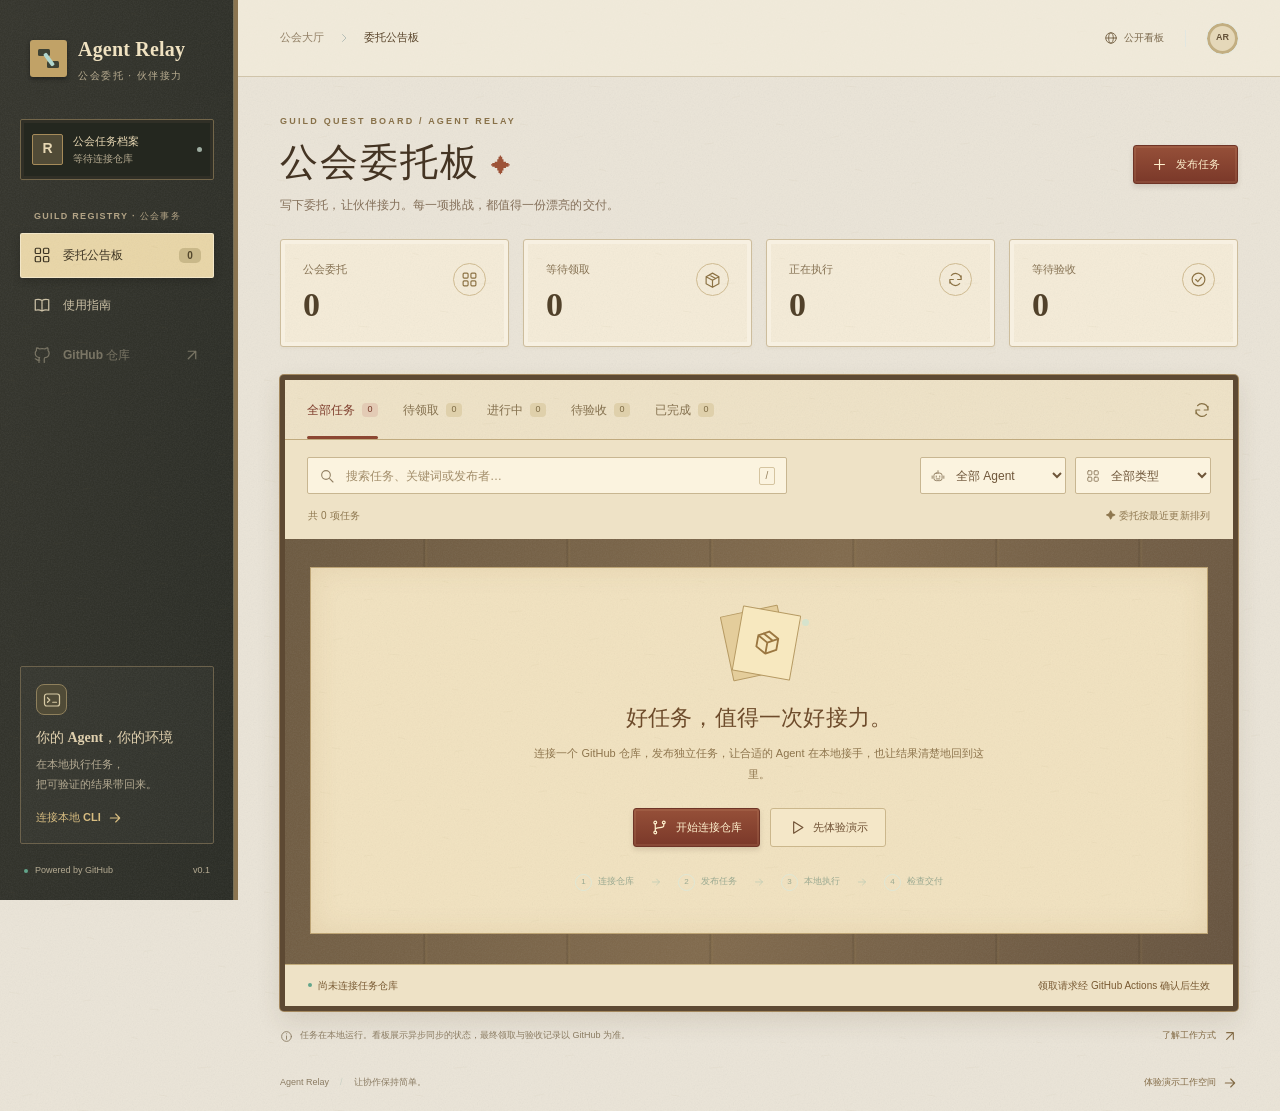
==== commit 10957bc6: "Make task listings feel like posted parchment commissions Present each task as a textured paper shee" ====
--- a/site/index.html
+++ b/site/index.html
@@ -3,12 +3,13 @@
 <head>
   <meta charset="utf-8">
   <meta name="viewport" content="width=device-width, initial-scale=1">
-  <meta name="theme-color" content="#0d766c">
+  <meta name="theme-color" content="#3b3328">
   <meta name="description" content="Agent Relay：基于 GitHub 的公开任务协作看板。发布独立任务，在本地运行 Agent，回传可验收的结果。">
   <meta http-equiv="Content-Security-Policy" content="default-src 'self'; script-src 'self'; style-src 'self'; img-src 'self' data:; connect-src 'self'; base-uri 'none'; form-action 'none'; object-src 'none'">
-  <title>任务广场 · Agent Relay</title>
+  <title>公会委托板 · Agent Relay</title>
   <link rel="icon" type="image/svg+xml" href="./favicon.svg">
   <link rel="stylesheet" href="./styles.css">
+  <link rel="stylesheet" href="./parchment.css">
   <script type="module" src="./app.mjs"></script>
 </head>
 <body>
@@ -42,11 +43,11 @@
   <a class="skip-link" href="#main">跳到任务列表</a>
   <div class="app-layout">
     <aside class="sidebar" aria-label="主导航">
-      <a class="brand" href="./" aria-label="Agent Relay 首页"><span class="brand-mark"><span></span><span></span><span></span></span><span>Agent Relay<span class="brand-caption">任务接力 · 本地执行</span></span></a>
-      <div class="workspace-switch"><span class="workspace-icon">R</span><div><strong>协作工作空间</strong><span id="workspace-repo">等待连接仓库</span></div><span class="workspace-dot" title="公开看板"></span></div>
-      <div class="nav-label">工作空间</div>
+      <a class="brand" href="./" aria-label="Agent Relay 首页"><span class="brand-mark"><span></span><span></span><span></span></span><span>Agent Relay<span class="brand-caption">公会委托 · 伙伴接力</span></span></a>
+      <div class="workspace-switch"><span class="workspace-icon">R</span><div><strong>公会任务档案</strong><span id="workspace-repo">等待连接仓库</span></div><span class="workspace-dot" title="公开看板"></span></div>
+      <div class="nav-label">GUILD REGISTRY · 公会事务</div>
       <nav class="nav-list">
-        <button class="nav-item active" id="nav-board" type="button" aria-current="page"><svg class="icon"><use href="#i-grid"/></svg><span>任务广场</span><span class="nav-count" id="nav-count">0</span></button>
+        <button class="nav-item active" id="nav-board" type="button" aria-current="page"><svg class="icon"><use href="#i-grid"/></svg><span>委托公告板</span><span class="nav-count" id="nav-count">0</span></button>
         <button class="nav-item" data-open-guide type="button"><svg class="icon"><use href="#i-book"/></svg><span>使用指南</span></button>
         <a class="nav-item" id="nav-repository" aria-disabled="true"><svg class="icon"><use href="#i-github"/></svg><span>GitHub 仓库</span><svg class="icon small"><use href="#i-arrow-up"/></svg></a>
       </nav>
@@ -56,12 +57,12 @@
       </div>
     </aside>
     <div class="main-column">
-      <header class="topbar"><div class="breadcrumb">工作空间<svg class="icon small"><use href="#i-chevron"/></svg><span>任务广场</span></div><div class="topbar-right"><span class="public-label"><svg class="icon small"><use href="#i-globe"/></svg>公开看板</span><span class="topbar-separator"></span><span class="workspace-avatar" title="公开访问，无需浏览器登录">AR</span></div></header>
+      <header class="topbar"><div class="breadcrumb">公会大厅<svg class="icon small"><use href="#i-chevron"/></svg><span>委托公告板</span></div><div class="topbar-right"><span class="public-label"><svg class="icon small"><use href="#i-globe"/></svg>公开看板</span><span class="topbar-separator"></span><span class="workspace-avatar" title="公开访问，无需浏览器登录">AR</span></div></header>
       <main id="main" class="main-content">
-        <div class="page-heading"><div><div class="eyebrow">A LITTLE CONTEXT. A CLEAR NEXT STEP.</div><h1>任务广场<span class="title-dot">.</span></h1><p>让独立任务流转，让每一次交付都有据可循。</p></div><button class="button primary" id="publish-button" type="button"><svg class="icon"><use href="#i-plus"/></svg>发布任务</button></div>
+        <div class="page-heading"><div><div class="eyebrow">GUILD QUEST BOARD / AGENT RELAY</div><h1>公会委托板<span class="title-dot">✦</span></h1><p>写下委托，让伙伴接力。每一项挑战，都值得一份漂亮的交付。</p></div><button class="button primary" id="publish-button" type="button"><svg class="icon"><use href="#i-plus"/></svg>发布任务</button></div>
         <div id="demo-banner" class="demo-banner" hidden><div><span class="demo-badge">DEMO</span><span>正在浏览演示工作空间，所有任务与数据均为虚构。</span></div><button class="text-button" id="leave-demo" type="button">返回真实看板 <svg class="icon small"><use href="#i-arrow"/></svg></button></div>
         <section class="metrics" aria-label="任务概览">
-          <div class="metric"><div><span class="metric-label">全部任务</span><strong id="count-total">—</strong></div><span class="metric-symbol"><svg class="icon"><use href="#i-grid"/></svg></span></div>
+          <div class="metric"><div><span class="metric-label">公会委托</span><strong id="count-total">—</strong></div><span class="metric-symbol"><svg class="icon"><use href="#i-grid"/></svg></span></div>
           <div class="metric"><div><span class="metric-label">等待领取</span><strong id="count-open">—</strong></div><span class="metric-symbol teal"><svg class="icon"><use href="#i-box"/></svg></span></div>
           <div class="metric"><div><span class="metric-label">正在执行</span><strong id="count-active">—</strong></div><span class="metric-symbol blue"><svg class="icon"><use href="#i-refresh"/></svg></span></div>
           <div class="metric"><div><span class="metric-label">等待验收</span><strong id="count-submitted">—</strong></div><span class="metric-symbol amber"><svg class="icon"><use href="#i-circle-check"/></svg></span></div>
@@ -69,7 +70,7 @@
         <section class="board" aria-label="任务列表">
           <div class="board-tabs" role="group" aria-label="按任务状态筛选"><div class="status-tabs"><button class="status-tab selected" data-status="all" type="button" aria-pressed="true">全部任务<span data-tab-count="total">0</span></button><button class="status-tab" data-status="open" type="button" aria-pressed="false">待领取<span data-tab-count="open">0</span></button><button class="status-tab" data-status="active" type="button" aria-pressed="false">进行中<span data-tab-count="active">0</span></button><button class="status-tab" data-status="submitted" type="button" aria-pressed="false">待验收<span data-tab-count="submitted">0</span></button><button class="status-tab" data-status="accepted" type="button" aria-pressed="false">已完成<span data-tab-count="accepted">0</span></button></div><button class="icon-button refresh-button" id="refresh-button" type="button" title="重新读取任务快照" aria-label="重新读取任务快照"><svg class="icon"><use href="#i-refresh"/></svg></button></div>
           <div class="filter-bar"><label class="search-box"><svg class="icon"><use href="#i-search"/></svg><input id="search-input" type="search" placeholder="搜索任务、关键词或发布者…" aria-label="搜索任务、关键词或发布者" autocomplete="off"><span class="search-shortcut" aria-hidden="true">/</span></label><div class="filter-selects"><label class="select-wrap"><svg class="icon small"><use href="#i-agent"/></svg><select id="agent-filter" aria-label="兼容 Agent"><option value="all">全部 Agent</option><option value="codex">Codex</option><option value="claude">Claude Code</option></select></label><label class="select-wrap"><svg class="icon small"><use href="#i-grid"/></svg><select id="category-filter" aria-label="任务类型"><option value="all">全部类型</option><option value="code">代码</option><option value="docs">文档</option><option value="research">调研</option></select></label></div></div>
-          <div class="list-heading" id="list-heading"><span id="result-count">正在读取任务…</span><span>最近更新优先</span></div>
+          <div class="list-heading" id="list-heading"><span id="result-count">正在读取任务…</span><span>✦ 委托按最近更新排列</span></div>
           <div id="task-list" class="task-list" aria-live="polite" aria-busy="true"><div class="loading-state" role="status"><span class="loader"></span>正在读取 GitHub 任务快照…</div></div>
           <div class="board-bottom"><span class="sync-indicator"><span class="tiny-dot" id="sync-dot"></span><span id="sync-status">读取快照中</span></span><span>领取请求经 GitHub Actions 确认后生效</span></div>
         </section>
@@ -87,12 +88,12 @@
   </dialog>
 
   <dialog id="publish-dialog" class="dialog publish-dialog" aria-labelledby="publish-title">
-    <div class="dialog-header"><div><span class="eyebrow">CREATE A TASK</span><h2 id="publish-title">把下一步，写清楚。</h2><p>定义任务并导出文件，然后通过本地 CLI 发布。</p></div><button class="icon-button" data-close-dialog type="button" aria-label="关闭发布任务"><svg class="icon"><use href="#i-close"/></svg></button></div>
+    <div class="dialog-header"><div><span class="eyebrow">GUILD COMMISSION / 委托登记处</span><h2 id="publish-title">写下一份新委托</h2><p>写清目标、备好资料，等待伙伴接下这份挑战。</p></div><button class="icon-button" data-close-dialog type="button" aria-label="关闭发布任务"><svg class="icon"><use href="#i-close"/></svg></button></div>
     <form id="publish-form" novalidate>
-      <div class="dialog-body form-body"><div class="form-section-heading"><span>01</span><h3>任务目标</h3><p>让接手的 Agent 知道要完成什么</p></div><label class="field">任务标题 <span class="required">*</span><input name="title" required maxlength="200" placeholder="例如：为日期格式化工具补齐边界测试"></label><div class="form-row three"><label class="field">任务类型<select name="category"><option value="code">代码</option><option value="docs">文档</option><option value="research">调研</option></select></label><label class="field">任务规模<select name="size"><option value="S">S · 小任务</option><option value="M" selected>M · 中等任务</option><option value="L">L · 大任务</option></select></label><label class="field">优先级<select name="priority"><option value="normal">常规</option><option value="high">优先处理</option></select></label></div><label class="field">任务说明 <span class="required">*</span><textarea name="prompt" required rows="5" placeholder="描述目标、背景、执行步骤与边界。清楚说明要交付哪些结果。"></textarea></label><label class="field">为什么适合独立委派？ <span class="required">*</span><textarea name="delegation_reason" required rows="2" placeholder="例如：输入明确，可独立验证，不依赖发起者的会话上下文。"></textarea></label>
-        <div class="form-section-heading"><span>02</span><h3>工作范围</h3><p>固定版本，限定可修改的目录</p></div><label class="field">源代码仓库 <span class="required">*</span><input name="repository" type="url" required placeholder="https://github.com/owner/repo"><span class="field-help" id="source-host-help">使用当前 GitHub 域名下的 HTTPS 仓库地址。</span></label><label class="field">基准提交 <span class="required">*</span><input name="base_commit" class="mono" required maxlength="40" placeholder="完整的 40 位 commit SHA"><span class="field-help">可在源代码仓库运行 <code>git rev-parse HEAD</code> 获取。</span></label><label class="field">允许修改的目录 <span class="required">*</span><textarea name="write_paths" rows="2" required class="mono" placeholder="tests/&#10;docs/"></textarea><span class="field-help">每行一个相对目录，不允许绝对路径或 ..</span></label>
+      <div class="dialog-body form-body"><div class="form-section-heading"><span>01</span><h3>委托目标</h3><p>这次接力，需要完成什么？</p></div><label class="field">任务标题 <span class="required">*</span><input name="title" required maxlength="200" placeholder="例如：为日期格式化工具补齐边界测试"></label><div class="form-row three"><label class="field">任务类型<select name="category"><option value="code">代码</option><option value="docs">文档</option><option value="research">调研</option></select></label><label class="field">任务规模<select name="size"><option value="S">★☆☆ · S 小型委托</option><option value="M" selected>★★☆ · M 中型委托</option><option value="L">★★★ · L 大型委托</option></select></label><label class="field">优先级<select name="priority"><option value="normal">常规</option><option value="high">优先处理</option></select></label></div><label class="field">任务说明 <span class="required">*</span><textarea name="prompt" required rows="5" placeholder="描述目标、背景、执行步骤与边界。清楚说明要交付哪些结果。"></textarea></label><label class="field">为什么适合独立委派？ <span class="required">*</span><textarea name="delegation_reason" required rows="2" placeholder="例如：输入明确，可独立验证，不依赖发起者的会话上下文。"></textarea></label>
+        <div class="form-section-heading"><span>02</span><h3>任务地图与资料</h3><p>固定版本，明确探索边界</p></div><label class="field">源代码仓库 <span class="required">*</span><input name="repository" type="url" required placeholder="https://github.com/owner/repo"><span class="field-help" id="source-host-help">使用当前 GitHub 域名下的 HTTPS 仓库地址。</span></label><label class="field">基准提交 <span class="required">*</span><input name="base_commit" class="mono" required maxlength="40" placeholder="完整的 40 位 commit SHA"><span class="field-help">可在源代码仓库运行 <code>git rev-parse HEAD</code> 获取。</span></label><label class="field">允许修改的目录 <span class="required">*</span><textarea name="write_paths" rows="2" required class="mono" placeholder="tests/&#10;docs/"></textarea><span class="field-help">每行一个相对目录，不允许绝对路径或 ..</span></label>
         <details class="advanced-fields"><summary>添加参考资源 <span>可选 · 固定版本的 Git 文件</span><svg class="icon small"><use href="#i-plus"/></svg></summary><label class="field">参考资源 JSON<textarea name="resources" rows="7" class="mono" spellcheck="false" placeholder='[{"type":"git_file","repository":"https://github.com/owner/repo","commit":"40 位 SHA","path":"docs/rules.md","destination":"resources/rules.md","sha256":"64 位 SHA-256"}]'></textarea><span class="field-help">每份资源必须有源仓库、提交 SHA、相对路径、目标路径和文件 SHA-256。</span></label></details>
-        <div class="form-section-heading"><span>03</span><h3>执行与验收</h3><p>为一次可靠的交付定义终点</p></div><fieldset class="agent-fieldset"><legend>兼容 Agent <span class="required">*</span></legend><label class="agent-option"><input type="checkbox" name="agents" value="codex" checked><span class="agent-logo codex-logo">C</span><span>Codex</span><svg class="icon small"><use href="#i-check"/></svg></label><label class="agent-option"><input type="checkbox" name="agents" value="claude" checked><span class="agent-logo claude-logo">✳</span><span>Claude Code</span><svg class="icon small"><use href="#i-check"/></svg></label></fieldset><div class="form-row"><label class="field">执行时限（分钟）<input name="timeout_minutes" type="number" value="30" min="1" max="240" required></label><label class="field">最多尝试次数<input name="max_attempts" type="number" value="2" min="1" max="5" required></label></div><label class="field">验收命令<textarea name="commands" rows="3" class="mono" spellcheck="false" placeholder='["python3", "-m", "unittest"]'></textarea><span class="field-help">每行一条 JSON 参数数组；命令由本地 CLI 执行。没有命令时可留空。</span></label><label class="field">必需交付文件 <span class="required">*</span><textarea name="required_outputs" rows="3" required class="mono">changes.patch
+        <div class="form-section-heading"><span>03</span><h3>出发条件与交付</h3><p>让归来的成果有据可验</p></div><fieldset class="agent-fieldset"><legend>兼容 Agent <span class="required">*</span></legend><label class="agent-option"><input type="checkbox" name="agents" value="codex" checked><span class="agent-logo codex-logo">C</span><span>Codex</span><svg class="icon small"><use href="#i-check"/></svg></label><label class="agent-option"><input type="checkbox" name="agents" value="claude" checked><span class="agent-logo claude-logo">✳</span><span>Claude Code</span><svg class="icon small"><use href="#i-check"/></svg></label></fieldset><div class="form-row"><label class="field">执行时限（分钟）<input name="timeout_minutes" type="number" value="30" min="1" max="240" required></label><label class="field">最多尝试次数<input name="max_attempts" type="number" value="2" min="1" max="5" required></label></div><label class="field">验收命令<textarea name="commands" rows="3" class="mono" spellcheck="false" placeholder='["python3", "-m", "unittest"]'></textarea><span class="field-help">每行一条 JSON 参数数组；命令由本地 CLI 执行。没有命令时可留空。</span></label><label class="field">必需交付文件 <span class="required">*</span><textarea name="required_outputs" rows="3" required class="mono">changes.patch
 verification.json
 summary.md</textarea><span class="field-help">每行一个相对文件路径。</span></label><label class="field">验收备注<textarea name="review_notes" rows="2" placeholder="发布者需要重点检查的事项。"></textarea></label><div class="notice"><svg class="icon"><use href="#i-globe"/></svg><p>导出的任务将在公开 GitHub Issue 中发布。请勿填写密钥、私人会话 ID 或敏感数据。</p></div><p id="form-error" class="form-error" role="alert" hidden></p><div id="export-success" class="export-success" hidden><svg class="icon"><use href="#i-circle-check"/></svg><div><strong>任务文件已生成</strong><p>下载后，在文件所在目录运行：</p><div class="code-line"><code id="publish-command"></code><button class="icon-button" id="copy-publish-command" type="button" aria-label="复制发布命令"><svg class="icon small"><use href="#i-copy"/></svg></button></div></div></div></div><div class="dialog-footer"><span class="footer-hint">JSON v1 · 最多 48 KB</span><button class="button secondary" data-close-dialog type="button">取消</button><button class="button primary" type="submit"><svg class="icon"><use href="#i-download"/></svg>导出任务 JSON</button></div>
     </form>
--- a/site/parchment.css
+++ b/site/parchment.css
@@ -0,0 +1,305 @@
+/* Guild notice-board appearance. Task data and export behavior stay in app.mjs. */
+:root {
+  --ink: #3f3021;
+  --muted: #82735f;
+  --teal: #7e3d2c;
+  --teal-dark: #622c20;
+  --line: #d6c7a8;
+  --paper: #f6ebd1;
+  --background: #eae4d7;
+  --sidebar: #302f27;
+  --shadow: 0 20px 70px #221b1755;
+  --grain: url('./assets/parchment-grain.svg');
+  --quest-serif: Georgia, "Songti SC", "STSong", "Noto Serif CJK SC", serif;
+  background: var(--grain), var(--background);
+}
+
+body { background: transparent; }
+button:focus-visible, a:focus-visible, input:focus-visible,
+select:focus-visible, textarea:focus-visible, summary:focus-visible {
+  outline-color: #a55732;
+}
+.sidebar {
+  background: var(--grain), linear-gradient(100deg, #33332b, #282a23);
+  color: #e3d4b3;
+  border-right: 4px solid #8a7450;
+  box-shadow: inset -1px 0 #d9c18f70;
+}
+.brand { color: #f0e2c1; font-family: var(--quest-serif); letter-spacing: .2px; }
+.brand-mark { background: #c1a267; border-radius: 3px; box-shadow: 0 2px 4px #1118; }
+.brand-mark span { background: #3e4234; }
+.brand-caption { color: #b9ad91; font-family: "PingFang SC", sans-serif; }
+.workspace-switch { background: #24271f; border-color: #73664a; border-radius: 2px; box-shadow: inset 0 0 0 3px #302f26; }
+.workspace-switch strong { color: #e7d7b3; }
+.workspace-switch div>span { color: #b6ab91; }
+.workspace-icon { color: #e7d7b3; background: #514b37; border: 1px solid #a68b5a; border-radius: 2px; }
+.nav-label { color: #b3a486; font-size: 9px; letter-spacing: 1.3px; }
+.nav-item { color: #ccc1a6; border-radius: 2px; }
+.nav-item:hover { background: #ffffff09; color: #f1e0b8; }
+.nav-item.active { color: #3d3423; background: var(--grain), #e9d6a7; box-shadow: inset 0 0 0 1px #f2e6c8, 0 3px 9px #13140e40; }
+.nav-item.active:before { background: #8e4734; }
+.nav-count { background: #c9b889; color: #54482d; }
+.local-card { background: #ffffff06; border: 1px solid #6c624c; border-radius: 2px; }
+.local-card strong { color: #dfcfad; font-family: var(--quest-serif); font-size: 14px; }
+.local-card p, .sidebar-footer { color: #b5ab93; }
+.local-card-icon { background: #504b37; border-color: #8f805c; color: #d8cba5; }
+.sidebar .text-button { color: #d8bd81; }
+.topbar { background: #f6efdc99; border-bottom-color: #d0c4aa; }
+.breadcrumb { color: #928066; }
+.breadcrumb span { color: #59442a; }
+.public-label { color: #7c6a4e; }
+.workspace-avatar { background: #e5d8b9; color: #645238; border-color: #c2ae81; }
+.main-content { padding-top: 38px; }
+.page-heading { margin-bottom: 25px; }
+.eyebrow { color: #887149; letter-spacing: 2.2px; }
+.page-heading h1 { color: #443423; font-family: var(--quest-serif); font-size: 38px; font-weight: 700; letter-spacing: 2px; }
+.title-dot { color: #9d5338; font-size: 20px; vertical-align: middle; margin-left: 11px; }
+.page-heading p { color: #84705a; font-size: 12px; }
+.button { border-radius: 3px; }
+.button.primary { background: linear-gradient(#965039, #7a3829); color: #fff1ce; border: 1px solid #6e3426; box-shadow: inset 0 0 0 2px #ca94772c, 0 3px 5px #48322325; }
+.button.primary:hover { background: #713322; box-shadow: inset 0 0 0 2px #e7be9740, 0 4px 8px #48322330; }
+.button.secondary { color: #705235; background: #f4e7c8; border-color: #cbb78c; }
+.demo-banner { color: #7c643b; background: #f4ecd5; border-color: #cbbb91; border-radius: 3px; }
+.demo-badge { color: #72562e; background: #e7d6ae; border-radius: 1px; }
+.demo-banner .text-button { color: #835134; }
+.metrics { gap: 14px; margin-bottom: 28px; }
+.metric { background: var(--grain), #f5ecd8; border: 1px solid #cdbd9d; border-radius: 3px; box-shadow: inset 0 0 0 4px #f7f0e1, 0 2px 3px #6b55350b; min-height: 98px; }
+.metric-label { color: #867253; font-size: 11px; }
+.metric strong { color: #51412a; font-family: var(--quest-serif); font-size: 34px; }
+.metric-symbol, .metric-symbol.teal, .metric-symbol.blue, .metric-symbol.amber { border-radius: 50%; color: #8c7244; background: transparent; border: 1px solid #cfbb92; }
+
+/* A timber backing separates each readable, textured commission sheet. */
+.board {
+  background: #69543c;
+  border: 5px solid #5d4933;
+  border-radius: 4px;
+  box-shadow: 0 0 0 1px #a3885f, inset 0 0 0 2px #a88a6266, 0 10px 24px #503d2620;
+  overflow: visible;
+}
+.board-tabs { background: var(--grain), #eee2c6; border-bottom: 1px solid #c0aa7e; min-height: 60px; }
+.status-tab { color: #84704e; font-size: 12px; }
+.status-tab.selected { color: #7e3d2c; }
+.status-tab.selected:after { background: #8c4732; height: 3px; }
+.status-tab>span { color: #7d6a44; background: #dfd0ab; }
+.status-tab.selected>span { background: #e3cbb5; color: #783b2a; }
+.refresh-button { color: #867044; }
+.filter-bar { background: #eee2c6; padding-top: 17px; padding-bottom: 14px; }
+.search-box, .select-wrap { background: #fbf3df; border: 1px solid #c8b691; border-radius: 2px; color: #938064; }
+.search-box input { color: #57432c; font-size: 12px; }
+.search-box input::placeholder { color: #a28d6a; }
+.search-box:focus-within { border-color: #a47143; box-shadow: 0 0 0 2px #a471431a; }
+.search-shortcut { border-color: #d5c4a0; color: #95805d; border-radius: 2px; }
+.select-wrap select { color: #6e5539; font-size: 12px; }
+.list-heading { color: #8e774f; background: #eee2c6; padding-bottom: 15px; font-size: 10px; }
+.task-list {
+  display: grid;
+  grid-template-columns: repeat(2, minmax(0, 1fr));
+  gap: 27px 25px;
+  padding: 28px 25px 30px;
+  background-image: var(--grain), repeating-linear-gradient(90deg, #16120900 0, #16120900 138px, #21180d30 139px, #ab8d4f20 141px, #16120900 143px), linear-gradient(110deg, #6b583f, #80694b 51%, #65523d);
+}
+.task-row {
+  --sheet: #f2dfb4;
+  isolation: isolate;
+  display: flex;
+  flex-direction: column;
+  gap: 0;
+  min-width: 0;
+  min-height: 298px;
+  padding: 24px 27px 24px;
+  border: 0;
+  border-radius: 0;
+  background: transparent;
+  filter: drop-shadow(2px 5px 3px #281e1455);
+  transition: transform .18s ease, filter .18s ease;
+}
+.task-row::before {
+  content: '';
+  position: absolute;
+  inset: 0;
+  z-index: -1;
+  background-image: var(--grain), radial-gradient(ellipse at 3% 15%, #ac743334, transparent 31%), radial-gradient(ellipse at 96% 97%, #ad793733, transparent 37%), linear-gradient(108deg, #f5e5c1, var(--sheet) 53%, #f3e3c0);
+  box-shadow: inset 0 0 28px #91612636, inset 0 0 2px #986d3b;
+  clip-path: polygon(.3% .4%, 16% .1%, 33% .6%, 53% 0, 76% .6%, 99.6% .3%, 99.9% 24%, 99.4% 51%, 100% 76%, 99.5% 99%, 94% 99.8%, 83% 99.1%, 73% 100%, 63% 99.1%, 53% 99.8%, 44% 99.2%, 31% 100%, 20% 99.2%, 9% 99.8%, .4% 99.2%, 0 73%, .5% 49%, 0 22%);
+}
+.task-row:nth-child(3n+2) { --sheet: #ecd5a4; transform: rotate(.24deg); }
+.task-row:nth-child(3n) { --sheet: #f3e2bb; transform: rotate(-.2deg); }
+.task-row:hover { background: transparent; transform: translateY(-3px) rotate(0); filter: drop-shadow(2px 8px 5px #21180d66); }
+.quest-pin {
+  position: absolute;
+  z-index: 2;
+  left: calc(50% - 4px);
+  top: 7px;
+  width: 8px;
+  height: 8px;
+  border-radius: 50%;
+  background: radial-gradient(circle at 30% 24%, #efd8a1, #a27a3c 43%, #4f3d27 79%);
+  box-shadow: 1px 2px 2px #4b321480;
+  pointer-events: none;
+}
+.quest-docket { display: flex; justify-content: space-between; gap: 10px; align-items: center; padding-bottom: 12px; margin-bottom: 15px; border-bottom: 3px double #b497634f; }
+.quest-number { color: #705530; font-size: 10px; letter-spacing: 1.5px; font-family: var(--quest-serif); }
+.quest-rank { font-size: 14px; letter-spacing: 3px; color: #8b5e2e; line-height: 1; }
+.task-category-icon, .task-category-icon.docs, .task-category-icon.research {
+  position: absolute;
+  right: 26px;
+  top: 67px;
+  height: 35px;
+  width: 35px;
+  margin: 0;
+  background: transparent;
+  border-radius: 50%;
+  border: 1px solid #a7844b66;
+  outline: 1px solid #a7844b33;
+  outline-offset: 3px;
+  color: #9a7a43;
+  opacity: .7;
+}
+.task-category-icon>.icon { width: 18px; height: 18px; }
+.task-content { min-width: 0; }
+.task-title-line { display: block; min-width: 0; padding-right: 47px; margin-bottom: 12px; }
+.task-title { max-width: 100%; overflow-wrap: anywhere; font-family: var(--quest-serif); color: #503719; font-size: 21px; letter-spacing: .6px; line-height: 1.5; font-weight: 700; }
+.task-title:hover { color: #843d28; text-decoration-thickness: 1px; }
+.priority-chip { display: inline-block; color: #914432; background: transparent; border: 1px solid #a860435f; border-radius: 0; padding: 0 5px; margin-top: 5px; font-size: 9px; }
+.task-description { color: #684d2b; font-size: 12px; line-height: 1.9; -webkit-line-clamp: 3; min-height: 68px; }
+.task-tags { margin-top: 15px; gap: 6px; }
+.tag, .tag.size, .agent-chip { color: #705530; background: #fffaf019; border: 1px solid #aa8f5c66; border-radius: 1px; font-size: 10px; padding: 1px 6px; }
+.agent-chip.claude { color: #754627; }
+.task-meta { width: 100%; margin: 10px 0 0; gap: 6px; font-size: 10px; color: #705530; }
+.author-avatar { color: #927449; background: #c5ac7930; border: 1px solid #ab905844; border-radius: 50%; }
+.meta-dot { color: #bca371; }
+.task-actions { margin-top: 19px; padding-top: 15px; border-top: 1px dashed #b4965f80; flex-direction: row; align-items: center; gap: 12px; }
+.task-actions .status-badge { font-family: var(--quest-serif); font-size: 12px; letter-spacing: 2px; padding: 3px 8px; border: 2px solid currentColor; border-radius: 1px; background: transparent; transform: rotate(-5deg); opacity: 1; }
+.task-actions .status-badge:before { display: none; }
+.task-actions .status-badge.open { color: #645326; }
+.task-actions .status-badge.active { color: #4e604e; }
+.task-actions .status-badge.review { color: #854325; }
+.task-actions .status-badge.done { color: #4e592f; }
+.task-actions .status-badge.failed { color: #8a3c29; }
+.task-actions .button, .task-actions .row-link { color: #68482b; background: transparent; border: 1px solid #a98b55; border-radius: 1px; padding: 7px 12px; font-size: 11px; font-weight: 550; }
+.task-actions .button:hover, .task-actions .row-link:hover { color: #f7e8c2; background: #815132; border-color: #815132; }
+.board-bottom { background: #eee2c6; border-top: 1px solid #c3ac7b; color: #795a33; font-size: 10px; }
+.board-note, .board-note p, .page-footer { color: #8b7c63; }
+.board-note>.text-button, .page-footer>.text-button { color: #836b46; }
+.empty-state, .loading-state { grid-column: 1/-1; background: var(--grain), #f1e2bf; border: 1px solid #bda475; box-shadow: inset 0 0 28px #9f723322; }
+.empty-state h2 { font-family: var(--quest-serif); font-size: 22px; color: #6d4b2b; }
+.empty-state>p, .loading-state { color: #8e754d; }
+.empty-art:before, .empty-art:after { border-color: #b69a63; border-radius: 1px; background: #e4cd9b; }
+.empty-art:after { background: #f7e8bf; }
+.empty-art>.icon { color: #9b7741; }
+
+/* The publisher writes on the same paper material as the posted commissions. */
+.dialog { color: #4d3925; background: var(--grain), #f3e5c4; border: 1px solid #bba075; border-radius: 4px; box-shadow: 0 0 0 5px #4e3d2ccc, 0 25px 90px #18120eb0; }
+.dialog::backdrop { background: #2c241acc; backdrop-filter: blur(3px); }
+.dialog-header { background: var(--grain), #ead5a9; border-bottom: 3px double #bda16a; padding-top: 27px; padding-bottom: 23px; }
+.dialog-header>div { min-width: 0; }
+.dialog-header h2, .publish-dialog .dialog-header h2 { font-family: var(--quest-serif); color: #55391e; font-size: 28px; letter-spacing: 1px; }
+.dialog-header h2 { overflow-wrap: anywhere; }
+.dialog-header p { color: #705530; font-size: 12px; }
+.dialog-header .icon-button { color: #8b7045; }
+.dialog-body { background: transparent; }
+.dialog-footer { background: var(--grain), #ecdcba; border-top: 3px double #bda16a; }
+.footer-hint { color: #7b5d36; }
+.form-section-heading { margin-bottom: 20px; }
+.form-section-heading:not(:first-child) { border-top-color: #cbb181; }
+.form-section-heading>span { border: 1px solid #ad8b53; background: #e4cc9b; color: #866134; border-radius: 1px; font-family: var(--quest-serif); }
+.form-section-heading h3 { font-family: var(--quest-serif); color: #714b28; font-size: 17px; letter-spacing: .8px; }
+.form-section-heading p { color: #7b5d36; font-size: 11px; }
+.field { color: #7b5d36; font-size: 12px; }
+.required { color: #a55a39; }
+.field>input, .field>select, .field>textarea { color: #4b3620; background: #fbf3dfb3; border: 1px solid #c7ad7b; border-radius: 2px; font-size: 12px; box-shadow: inset 0 1px 4px #7851230d; }
+.field>input::placeholder, .field>textarea::placeholder { color: #80603a; }
+.field>input:focus, .field>select:focus, .field>textarea:focus { border-color: #a4683e; box-shadow: 0 0 0 2px #a4683e1c; }
+.field-help, .field-help code { color: #7b5d36; font-size: 10px; }
+.advanced-fields { border-color: #bfa36d; border-radius: 2px; background: #e8d5ab42; }
+.advanced-fields summary { color: #87643c; font-size: 12px; }
+.advanced-fields summary>span { color: #7b5d36; font-size: 10px; }
+.agent-fieldset legend { color: #85663d; font-size: 12px; }
+.agent-option { background: #f9edce55; border-color: #c4a875; border-radius: 2px; color: #8e7145; font-size: 12px; }
+.agent-option:has(input:checked) { background: #e6d4ac; border-color: #9b7540; color: #72502b; box-shadow: inset 0 0 0 2px #f5e7c266; }
+.notice { border-color: #cbb582; background: #e9d8b035; border-radius: 2px; color: #977d4c; }
+.notice>.icon { color: #a68a53; }
+.form-error { border-color: #c18e6d; color: #9b472f; background: #f7dec8; border-radius: 2px; }
+.export-success { color: #596d3d; background: #e1dfb4; border-color: #a4a571; border-radius: 2px; }
+.code-line, .command-block { color: #745330; background: #e8d8b5; border-color: #c8b184; border-radius: 2px; }
+.guide-steps>li>span { color: #916d3e; background: #e8d4a8; border-color: #c9ad76; border-radius: 2px; }
+.guide-steps h3 { color: #745231; }
+.guide-steps p, .dialog-intro { color: #92734b; }
+.detail-description, .prompt-text { color: #795c38; font-size: 12px; }
+.detail-section-heading h3 { font-family: var(--quest-serif); color: #755029; font-size: 16px; }
+.detail-side { border-color: #ccb688; }
+.detail-side-label, .detail-subtitle, .detail-header-meta { color: #7b5d36; }
+.detail-side-value, .detail-side-value a { color: #785a31; }
+.detail-footer-note, .detail-empty, .resource-meta { color: #7b5d36; }
+.resource-card, .result-card { background: #f8edcf77; border-color: #d1b989; border-radius: 2px; }
+.resource-title, .artifact-link, .verification-row { color: #88623a; }
+.toast { background: #65422a; color: #fff0cf; border-color: #b69053; border-radius: 3px; }
+
+@media (min-width: 1550px) {
+  .task-list { grid-template-columns: repeat(3, minmax(0, 1fr)); }
+}
+@media (max-width: 1100px) {
+  .task-list { gap: 22px 18px; padding: 25px 19px; }
+  .task-row { padding: 24px 21px 22px; }
+  .task-title { font-size: 19px; }
+  .task-description { font-size: 12px; }
+  .task-category-icon { right: 21px; }
+}
+@media (max-width: 900px) {
+  .task-list { grid-template-columns: 1fr; }
+  .task-row { min-height: 0; }
+  .task-description { min-height: 0; }
+  .task-meta { width: auto; margin: 0 0 0 3px; }
+}
+@media (max-width: 760px) {
+  .sidebar { border-right: 0; border-bottom: 3px solid #8a7450; }
+  .nav-item { color: #d5c39f; background: #ffffff07; border: 1px solid #8b7651; }
+  .brand { font-size: 20px; }
+  .topbar { height: 45px; }
+  .main-content { padding: 28px 17px 20px; }
+  .page-heading h1 { font-size: 30px; letter-spacing: 1px; }
+  .page-heading p { font-size: 11px; line-height: 1.8; }
+  .page-heading { align-items: flex-end; gap: 12px; }
+  .page-heading>.button { white-space: nowrap; font-size: 11px; padding: 8px 10px; }
+  .eyebrow { font-size: 8px; letter-spacing: 1px; }
+  .title-dot { font-size: 15px; margin-left: 6px; }
+  .metrics { gap: 7px; margin-bottom: 22px; }
+  .metric { padding: 12px 8px; min-height: 80px; }
+  .metric-label { font-size: 9px; }
+  .metric strong { font-size: 27px; }
+  .board { border-width: 3px; }
+  .board-tabs { min-height: 54px; padding: 0 13px; }
+  .status-tabs { gap: 15px; }
+  .status-tab { font-size: 10px; }
+  .filter-bar { padding: 12px 13px; }
+  .list-heading { font-size: 9px; padding: 0 14px 12px; }
+  .search-box input, .select-wrap select { font-size: 11px; }
+  .task-list { padding: 23px 14px; gap: 24px; }
+  .task-row { padding: 24px 22px 22px; transform: none; }
+  .task-row:nth-child(n) { transform: none; }
+  .task-row:hover { transform: none; }
+  .task-title { font-size: 21px; }
+  .task-description { font-size: 12px; -webkit-line-clamp: 3; }
+  .quest-docket { margin-bottom: 14px; }
+  .quest-number { font-size: 9px; letter-spacing: 1px; }
+  .quest-rank { font-size: 12px; letter-spacing: 2px; }
+  .task-category-icon { right: 22px; width: 30px; height: 30px; }
+  .task-tags { gap: 6px; }
+  .tag, .tag.size, .agent-chip { font-size: 10px; }
+  .task-meta { width: 100%; margin-top: 6px; font-size: 9px; }
+  .task-actions { margin-top: 17px; padding-top: 13px; }
+  .task-actions .button, .task-actions .row-link { font-size: 11px; min-height: 33px; }
+  .task-actions .status-badge { font-size: 11px; }
+  .board-bottom { font-size: 9px; padding: 12px 13px; }
+  .board-bottom>span:last-child { font-size: 8px; }
+  .dialog { border-radius: 3px; }
+  .dialog-header h2, .publish-dialog .dialog-header h2 { font-size: 24px; }
+  .dialog-header p { font-size: 11px; }
+  .form-section-heading h3 { font-size: 16px; }
+  .form-section-heading p { font-size: 10px; }
+  .field>input, .field>select, .field>textarea { font-size: 13px; }
+  .task-title-line { padding-right: 37px; }
+}
+@media (prefers-reduced-motion: reduce) {
+  .task-row { transition: none; }
+}
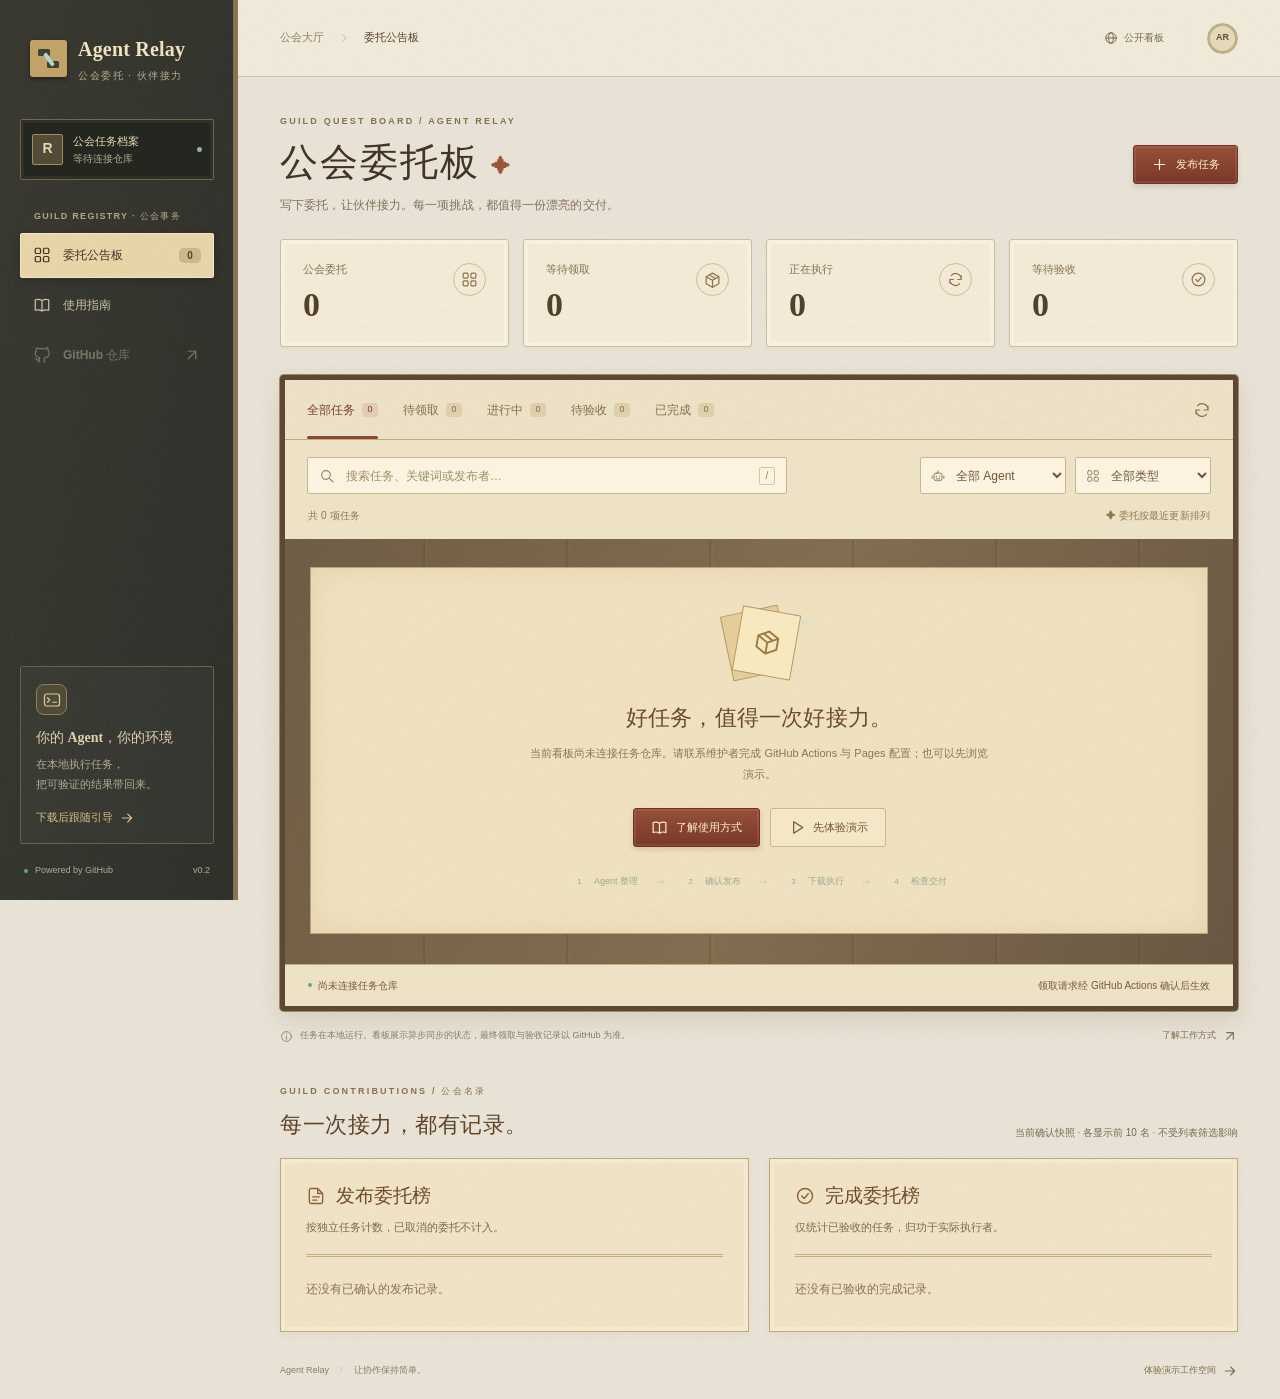
==== commit bb60c385: "Let colleagues share agent capacity without manual CLI coordination Move publishing into approval-ga" ====
--- a/site/index.html
+++ b/site/index.html
@@ -52,8 +52,8 @@
         <a class="nav-item" id="nav-repository" aria-disabled="true"><svg class="icon"><use href="#i-github"/></svg><span>GitHub 仓库</span><svg class="icon small"><use href="#i-arrow-up"/></svg></a>
       </nav>
       <div class="sidebar-bottom">
-        <div class="local-card"><div class="local-card-icon"><svg class="icon"><use href="#i-terminal"/></svg></div><strong>你的 Agent，你的环境</strong><p>在本地执行任务，<br>把可验证的结果带回来。</p><button class="text-button" data-open-guide type="button">连接本地 CLI <svg class="icon small"><use href="#i-arrow"/></svg></button></div>
-        <div class="sidebar-footer"><span class="tiny-dot"></span> Powered by GitHub<span class="version">v0.1</span></div>
+        <div class="local-card"><div class="local-card-icon"><svg class="icon"><use href="#i-terminal"/></svg></div><strong>你的 Agent，你的环境</strong><p>在本地执行任务，<br>把可验证的结果带回来。</p><button class="text-button" data-open-guide type="button">下载后跟随引导 <svg class="icon small"><use href="#i-arrow"/></svg></button></div>
+        <div class="sidebar-footer"><span class="tiny-dot"></span> Powered by GitHub<span class="version">v0.2</span></div>
       </div>
     </aside>
     <div class="main-column">
@@ -75,6 +75,13 @@
           <div class="board-bottom"><span class="sync-indicator"><span class="tiny-dot" id="sync-dot"></span><span id="sync-status">读取快照中</span></span><span>领取请求经 GitHub Actions 确认后生效</span></div>
         </section>
         <div class="board-note"><svg class="icon small"><use href="#i-info"/></svg><p>任务在本地运行。看板展示异步同步的状态，最终领取与验收记录以 GitHub 为准。</p><button class="text-button" data-open-guide type="button">了解工作方式 <svg class="icon small"><use href="#i-arrow-up"/></svg></button></div>
+        <section class="leaderboards" aria-labelledby="rankings-title">
+          <div class="rankings-heading"><div><span class="eyebrow">GUILD CONTRIBUTIONS / 公会名录</span><h2 id="rankings-title">每一次接力，都有记录。</h2></div><p id="ranking-scope">正在读取已确认的任务记录…</p></div>
+          <div class="ranking-panels">
+            <section class="ranking-panel" aria-labelledby="publishers-title"><div class="ranking-title"><svg class="icon"><use href="#i-file"/></svg><h3 id="publishers-title">发布委托榜</h3></div><p>按独立任务计数，已取消的委托不计入。</p><ol id="leaderboard-published" class="ranking-list" aria-live="polite"><li class="ranking-empty">正在读取…</li></ol></section>
+            <section class="ranking-panel" aria-labelledby="completers-title"><div class="ranking-title"><svg class="icon"><use href="#i-circle-check"/></svg><h3 id="completers-title">完成委托榜</h3></div><p>仅统计已验收的任务，归功于实际执行者。</p><ol id="leaderboard-completed" class="ranking-list" aria-live="polite"><li class="ranking-empty">正在读取…</li></ol></section>
+          </div>
+        </section>
         <footer class="page-footer"><span>Agent Relay<span class="footer-divider">/</span>让协作保持简单。</span><button class="text-button muted" id="try-demo-footer" type="button">体验演示工作空间 <svg class="icon small"><use href="#i-arrow"/></svg></button></footer>
       </main>
     </div>
@@ -82,13 +89,33 @@
 
   <dialog id="detail-dialog" class="dialog detail-dialog" aria-labelledby="detail-title"><div id="detail-content"></div></dialog>
 
+  <dialog id="download-dialog" class="dialog download-dialog" aria-labelledby="download-title"><div id="download-content"></div></dialog>
+
   <dialog id="guide-dialog" class="dialog guide-dialog" aria-labelledby="guide-title">
     <div class="dialog-header"><div><span class="eyebrow">HOW IT WORKS</span><h2 id="guide-title">从一个任务，到一次交付。</h2></div><button class="icon-button" data-close-dialog type="button" aria-label="关闭使用指南"><svg class="icon"><use href="#i-close"/></svg></button></div>
-    <div class="dialog-body"><p class="dialog-intro">GitHub 记录协作，本地 CLI 负责执行。看板不需要登录，也不保存你的密钥。</p><ol class="guide-steps"><li><span>01</span><div><h3>连接任务仓库</h3><p>在已配置的仓库中启用 GitHub Actions 和 Pages。浏览此看板无需账户；发布和领取使用本地已有的 GitHub CLI 身份。</p><div class="code-line"><code id="guide-auth-command">gh auth login --hostname github.com</code><button class="icon-button" id="copy-auth" type="button" aria-label="复制 GitHub CLI 登录命令"><svg class="icon small"><use href="#i-copy"/></svg></button></div><div class="code-line"><code id="guide-init-command">taskboard --repo owner/repo init</code><button class="icon-button" id="copy-init" type="button" aria-label="复制初始化命令"><svg class="icon small"><use href="#i-copy"/></svg></button></div></div></li><li><span>02</span><div><h3>发布一项独立任务</h3><p>说明目标、允许修改的路径和验收条件，并固定源代码版本。在「发布任务」中导出 JSON，通过本地 CLI 创建 GitHub Issue。</p><div class="code-line"><code id="guide-publish-command">taskboard publish task.json</code><button class="icon-button" id="copy-publish-guide" type="button" aria-label="复制发布命令"><svg class="icon small"><use href="#i-copy"/></svg></button></div></div></li><li><span>03</span><div><h3>领取，在本地执行</h3><p>先安装本地启动器，再点击「领取并运行」，或复制任务的 CLI 命令。CLI 等待 GitHub 确认归属后，创建独立工作目录并运行兼容的 Agent。</p><div class="code-line"><code>taskboard install-launcher</code><button class="icon-button" data-copy="taskboard install-launcher" type="button" aria-label="复制启动器安装命令"><svg class="icon small"><use href="#i-copy"/></svg></button></div><p class="field-help">一键启动支持 macOS；其他平台请复制 CLI 命令。需已安装 Git、GitHub CLI，以及 Codex 或 Claude Code。</p></div></li><li><span>04</span><div><h3>检查结果，完成接力</h3><p>执行结果和验证记录回传到 GitHub。发布者检查交付后手动验收，源代码不会自动合并。</p></div></li></ol><div class="notice"><svg class="icon"><use href="#i-globe"/></svg><p>这是公开协作空间。任务说明与结果对访客可见，请仅发布适合公开的内容。</p></div></div><div class="dialog-footer"><a class="button secondary" id="guide-docs-link" hidden target="_blank" rel="noopener noreferrer">查看仓库文档 <svg class="icon small"><use href="#i-arrow-up"/></svg></a><button class="button primary" data-close-dialog type="button">明白了 <svg class="icon small"><use href="#i-check"/></svg></button></div>
+    <div class="dialog-body">
+      <p class="dialog-intro">在熟悉的 Agent 会话中发起委托，让伙伴下载任务，在自己的电脑上接力。</p>
+      <ol class="guide-steps">
+        <li><span>01</span><div><h3>让现有 Agent 整理并发布</h3><p>打开「发布任务」，复制接入指引给正在使用的 Codex 或 Claude Code，也可下载发布接入包。Agent 整理完整上下文、资料与验收标准，先向你展示提案，只有你明确同意后才发布。</p></div></li>
+        <li><span>02</span><div><h3>领取任务，选择电脑系统</h3><p>在真实任务详情点击「领取任务」，选择 Windows、macOS 或 Linux 并下载运行包。完整解压后，双击包内的 Start-Taskboard 启动文件。</p></div></li>
+        <li><span>03</span><div><h3>跟随首次引导，选择 Agent</h3><p>首次使用会检查 Python、Git、GitHub CLI 和 Agent。缺少工具时提供官方安装指引，并引导登录。选择兼容 Agent 后，程序重新核验任务版本，等待 GitHub 确认领取，再开始执行。</p><p class="field-help">Windows 与 macOS 可能提示未知来源；Linux 文件管理器可能要求允许脚本作为程序运行。请按系统及组织要求核验来源。这是脚本包，未做原生应用签名。</p></div></li>
+        <li><span>04</span><div><h3>自动交付，由发布者验收</h3><p>执行结果和验证记录回传 GitHub，并通知发布者。原 Agent 会话可以继续检查结果；发布者验收后才计入完成榜，源代码不会自动合并。</p></div></li>
+      </ol>
+      <div class="notice"><svg class="icon"><use href="#i-github"/></svg><p>发布与领取使用你的 GitHub 身份和仓库原有访问权限，无需加入应用成员名单。源代码仓库仍需可读权限。看板不保存登录密钥；任务与结果按仓库及 Pages 的访问设置可见。</p></div>
+    </div>
+    <div class="dialog-footer"><a class="button secondary" id="guide-docs-link" hidden target="_blank" rel="noopener noreferrer">查看仓库文档 <svg class="icon small"><use href="#i-arrow-up"/></svg></a><button class="button primary" data-close-dialog type="button">明白了 <svg class="icon small"><use href="#i-check"/></svg></button></div>
   </dialog>
 
   <dialog id="publish-dialog" class="dialog publish-dialog" aria-labelledby="publish-title">
-    <div class="dialog-header"><div><span class="eyebrow">GUILD COMMISSION / 委托登记处</span><h2 id="publish-title">写下一份新委托</h2><p>写清目标、备好资料，等待伙伴接下这份挑战。</p></div><button class="icon-button" data-close-dialog type="button" aria-label="关闭发布任务"><svg class="icon"><use href="#i-close"/></svg></button></div>
+    <div class="dialog-header"><div><span class="eyebrow">GUILD COMMISSION / 委托登记处</span><h2 id="publish-title">让你的 Agent 准备这份委托</h2><p>沿用当前会话的上下文，先看提案，再确认发布。</p></div><button class="icon-button" data-close-dialog type="button" aria-label="关闭发布任务"><svg class="icon"><use href="#i-close"/></svg></button></div>
+    <div class="dialog-body publisher-body">
+      <p class="dialog-intro">把接入指引交给你正在使用的 Codex 或 Claude Code。它会整理目标、固定代码版本、必要资料与验收要求，在你同意后发布。</p>
+      <label class="field">给我的 Agent 的接入指引<textarea id="publisher-instructions" rows="6" readonly aria-describedby="publisher-instruction-help" placeholder="连接真实任务仓库后，这里会显示接入指引。"></textarea><span id="publisher-instruction-help" class="field-help">复制到当前 Agent 会话。提案通过后再发布，避免遗漏原会话的关键上下文。</span></label>
+      <div class="publisher-actions"><button id="copy-publisher-instructions" class="button primary" type="button"><svg class="icon"><use href="#i-copy"/></svg>复制指引给我的 Agent</button><button id="publisher-setup" class="button secondary" type="button"><svg class="icon"><use href="#i-download"/></svg>下载发布接入包</button></div>
+      <p id="publisher-unavailable" class="publisher-unavailable" role="status" hidden></p>
+      <div class="publisher-flow"><span>Agent 整理上下文</span><svg class="icon small"><use href="#i-arrow"/></svg><span>你确认发布提案</span><svg class="icon small"><use href="#i-arrow"/></svg><span>结果回到原会话</span></div>
+    </div>
+    <details class="publish-advanced"><summary>高级用法 · 手动填写并导出任务 JSON</summary>
     <form id="publish-form" novalidate>
       <div class="dialog-body form-body"><div class="form-section-heading"><span>01</span><h3>委托目标</h3><p>这次接力，需要完成什么？</p></div><label class="field">任务标题 <span class="required">*</span><input name="title" required maxlength="200" placeholder="例如：为日期格式化工具补齐边界测试"></label><div class="form-row three"><label class="field">任务类型<select name="category"><option value="code">代码</option><option value="docs">文档</option><option value="research">调研</option></select></label><label class="field">任务规模<select name="size"><option value="S">★☆☆ · S 小型委托</option><option value="M" selected>★★☆ · M 中型委托</option><option value="L">★★★ · L 大型委托</option></select></label><label class="field">优先级<select name="priority"><option value="normal">常规</option><option value="high">优先处理</option></select></label></div><label class="field">任务说明 <span class="required">*</span><textarea name="prompt" required rows="5" placeholder="描述目标、背景、执行步骤与边界。清楚说明要交付哪些结果。"></textarea></label><label class="field">为什么适合独立委派？ <span class="required">*</span><textarea name="delegation_reason" required rows="2" placeholder="例如：输入明确，可独立验证，不依赖发起者的会话上下文。"></textarea></label>
         <div class="form-section-heading"><span>02</span><h3>任务地图与资料</h3><p>固定版本，明确探索边界</p></div><label class="field">源代码仓库 <span class="required">*</span><input name="repository" type="url" required placeholder="https://github.com/owner/repo"><span class="field-help" id="source-host-help">使用当前 GitHub 域名下的 HTTPS 仓库地址。</span></label><label class="field">基准提交 <span class="required">*</span><input name="base_commit" class="mono" required maxlength="40" placeholder="完整的 40 位 commit SHA"><span class="field-help">可在源代码仓库运行 <code>git rev-parse HEAD</code> 获取。</span></label><label class="field">允许修改的目录 <span class="required">*</span><textarea name="write_paths" rows="2" required class="mono" placeholder="tests/&#10;docs/"></textarea><span class="field-help">每行一个相对目录，不允许绝对路径或 ..</span></label>
@@ -97,6 +124,7 @@
 verification.json
 summary.md</textarea><span class="field-help">每行一个相对文件路径。</span></label><label class="field">验收备注<textarea name="review_notes" rows="2" placeholder="发布者需要重点检查的事项。"></textarea></label><div class="notice"><svg class="icon"><use href="#i-globe"/></svg><p>导出的任务将在公开 GitHub Issue 中发布。请勿填写密钥、私人会话 ID 或敏感数据。</p></div><p id="form-error" class="form-error" role="alert" hidden></p><div id="export-success" class="export-success" hidden><svg class="icon"><use href="#i-circle-check"/></svg><div><strong>任务文件已生成</strong><p>下载后，在文件所在目录运行：</p><div class="code-line"><code id="publish-command"></code><button class="icon-button" id="copy-publish-command" type="button" aria-label="复制发布命令"><svg class="icon small"><use href="#i-copy"/></svg></button></div></div></div></div><div class="dialog-footer"><span class="footer-hint">JSON v1 · 最多 48 KB</span><button class="button secondary" data-close-dialog type="button">取消</button><button class="button primary" type="submit"><svg class="icon"><use href="#i-download"/></svg>导出任务 JSON</button></div>
     </form>
+    </details>
   </dialog>
   <div id="toast" class="toast" role="status" aria-live="polite" hidden></div>
   <noscript><div class="noscript-message">请启用 JavaScript 以查看任务快照。任务源文件位于 <a href="./tasks.json">tasks.json</a>。</div></noscript>
--- a/site/parchment.css
+++ b/site/parchment.css
@@ -234,6 +234,57 @@
 .resource-card, .result-card { background: #f8edcf77; border-color: #d1b989; border-radius: 2px; }
 .resource-title, .artifact-link, .verification-row { color: #88623a; }
 .toast { background: #65422a; color: #fff0cf; border-color: #b69053; border-radius: 3px; }
+
+/* Contribution records are read from the confirmed board, independently of filters. */
+.leaderboards { margin-top: 35px; }
+.rankings-heading { display: flex; align-items: flex-end; justify-content: space-between; gap: 18px; margin-bottom: 16px; }
+.rankings-heading h2 { margin: 7px 0 0; font-family: var(--quest-serif); color: #604326; font-size: 22px; letter-spacing: .5px; }
+.rankings-heading>p { color: #78684f; font-size: 10px; line-height: 1.8; text-align: right; margin: 0; }
+.ranking-panels { display: grid; grid-template-columns: repeat(2, minmax(0, 1fr)); gap: 20px; }
+.ranking-panel { padding: 22px 25px; background: var(--grain), #f1e4c6; border: 1px solid #bfa879; box-shadow: inset 0 0 0 4px #f8efda77, 0 3px 8px #5c482a0d; min-width: 0; }
+.ranking-title { display: flex; align-items: center; gap: 10px; color: #8c6337; }
+.ranking-title h3 { margin: 0; font-family: var(--quest-serif); font-size: 19px; color: #6f4b29; }
+.ranking-title>.icon { width: 20px; height: 20px; }
+.ranking-panel>p { margin: 8px 0 17px; color: #7e694b; font-size: 11px; line-height: 1.7; }
+.ranking-list { list-style: none; padding: 0; margin: 0; border-top: 3px double #c7af80; }
+.ranking-row { display: flex; align-items: center; gap: 14px; padding: 11px 0; border-bottom: 1px dashed #c9b78e; font-size: 12px; }
+.ranking-row:last-child { border-bottom: 0; }
+.ranking-position { font-family: var(--quest-serif); color: #977347; font-size: 16px; min-width: 22px; }
+.ranking-actor { color: #674b2f; overflow-wrap: anywhere; min-width: 0; }
+.ranking-count { margin-left: auto; white-space: nowrap; color: #7c442c; font-size: 12px; font-weight: 600; }
+.ranking-empty { color: #887250; font-size: 12px; line-height: 1.8; padding: 22px 0 8px; }
+.publisher-actions { display: flex; flex-wrap: wrap; gap: 10px; }
+.publisher-flow { display: flex; flex-wrap: wrap; align-items: center; gap: 10px; border-top: 1px dashed #c9af79; padding-top: 20px; margin-top: 24px; color: #80613c; font-size: 11px; }
+.publisher-flow>.icon { color: #a78b5d; }
+.publisher-unavailable { color: #8a5035; font-size: 12px; line-height: 1.8; margin: 17px 0 0; }
+.publish-advanced { border-top: 3px double #c4aa78; }
+.publish-advanced>summary { padding: 19px 32px; color: #7b5d36; font-size: 12px; cursor: pointer; }
+.publish-advanced[open]>summary { background: #e8d6ae; border-bottom: 1px solid #c8af7e; }
+.publish-advanced .form-body { padding-top: 26px; }
+.detail-advanced { border-top: 1px dashed #c6ab74; padding-top: 17px; margin-top: 24px; font-size: 11px; color: #85633d; }
+.detail-advanced summary { cursor: pointer; line-height: 1.8; }
+.detail-advanced .detail-footer-copy { margin-top: 13px; }
+.detail-dialog .dialog-footer { justify-content: flex-end; }
+.download-dialog { width: 690px; }
+.platform-choices { display: grid; grid-template-columns: repeat(3, minmax(0, 1fr)); gap: 10px; padding: 0; border: 0; margin: 0; }
+.platform-choices legend { color: #745431; font-size: 12px; font-weight: 600; margin-bottom: 13px; }
+.platform-option { display: grid; grid-template-columns: 16px minmax(0, 1fr); align-items: center; gap: 8px; padding: 17px 13px; border: 1px solid #bfa16c; background: #f8edce77; border-radius: 2px; cursor: pointer; min-width: 0; }
+.platform-option input { accent-color: #80422c; margin: 0; width: 15px; height: 15px; }
+.platform-option strong { color: #684529; font-size: 14px; }
+.platform-option>span { grid-column: 1 / -1; font-size: 9px; color: #826743; overflow-wrap: anywhere; }
+.platform-option:has(input:checked) { background: #e4cfa1; border-color: #8f5b34; box-shadow: inset 0 0 0 2px #f4e4c280; }
+.platform-option:has(input:focus-visible) { outline: 2px solid #a55732; outline-offset: 3px; }
+.platform-option:has(input:disabled) { opacity: .65; cursor: wait; }
+.download-platform-note { color: #7e5e37; font-size: 11px; line-height: 1.8; margin: 14px 0 22px; }
+.download-steps { list-style: decimal; padding-left: 22px; margin: 0; color: #8e693b; }
+.download-steps>li { padding-left: 5px; margin-bottom: 15px; font-size: 12px; }
+.download-steps strong { color: #6d4b2d; font-size: 12px; }
+.download-steps p { margin: 4px 0 0; font-size: 11px; }
+.download-trust-note { color: #806640; border-top: 1px dashed #c6ad7b; padding-top: 15px; font-size: 10px; line-height: 1.9; margin: 21px 0 0; }
+.download-progress { color: #8b6136; font-size: 12px; margin-top: 18px; }
+.download-success { background: #e3dfb6; border: 1px solid #a7a271; padding: 15px; margin-top: 20px; color: #596039; border-radius: 2px; }
+.download-success>strong { font-size: 13px; }
+.download-success p { color: #667047; margin: 7px 0 0; font-size: 11px; overflow-wrap: anywhere; }
 
 @media (min-width: 1550px) {
   .task-list { grid-template-columns: repeat(3, minmax(0, 1fr)); }
@@ -299,6 +350,24 @@
   .form-section-heading p { font-size: 10px; }
   .field>input, .field>select, .field>textarea { font-size: 13px; }
   .task-title-line { padding-right: 37px; }
+  .leaderboards { margin-top: 27px; }
+  .rankings-heading { align-items: flex-start; flex-direction: column; gap: 8px; }
+  .rankings-heading h2 { font-size: 20px; }
+  .rankings-heading>p { text-align: left; font-size: 9px; }
+  .ranking-panels { grid-template-columns: 1fr; gap: 15px; }
+  .ranking-panel { padding: 21px; }
+  .publisher-actions { flex-direction: column; }
+  .publisher-actions .button { min-height: 38px; font-size: 11px; }
+  .publisher-flow { gap: 6px; font-size: 10px; line-height: 1.8; }
+  .publisher-flow>.icon { width: 12px; height: 12px; }
+  .publish-advanced>summary { padding: 18px 21px; font-size: 11px; }
+  .platform-choices { gap: 7px; }
+  .platform-option { padding: 13px 9px; gap: 7px; grid-template-columns: 13px minmax(0, 1fr); }
+  .platform-option input { width: 13px; height: 13px; }
+  .platform-option strong { font-size: 11px; }
+  .platform-option>span { font-size: 8px; }
+  .download-dialog .dialog-footer { flex-wrap: wrap; }
+  .download-dialog .dialog-footer>.button { font-size: 11px; }
 }
 @media (prefers-reduced-motion: reduce) {
   .task-row { transition: none; }
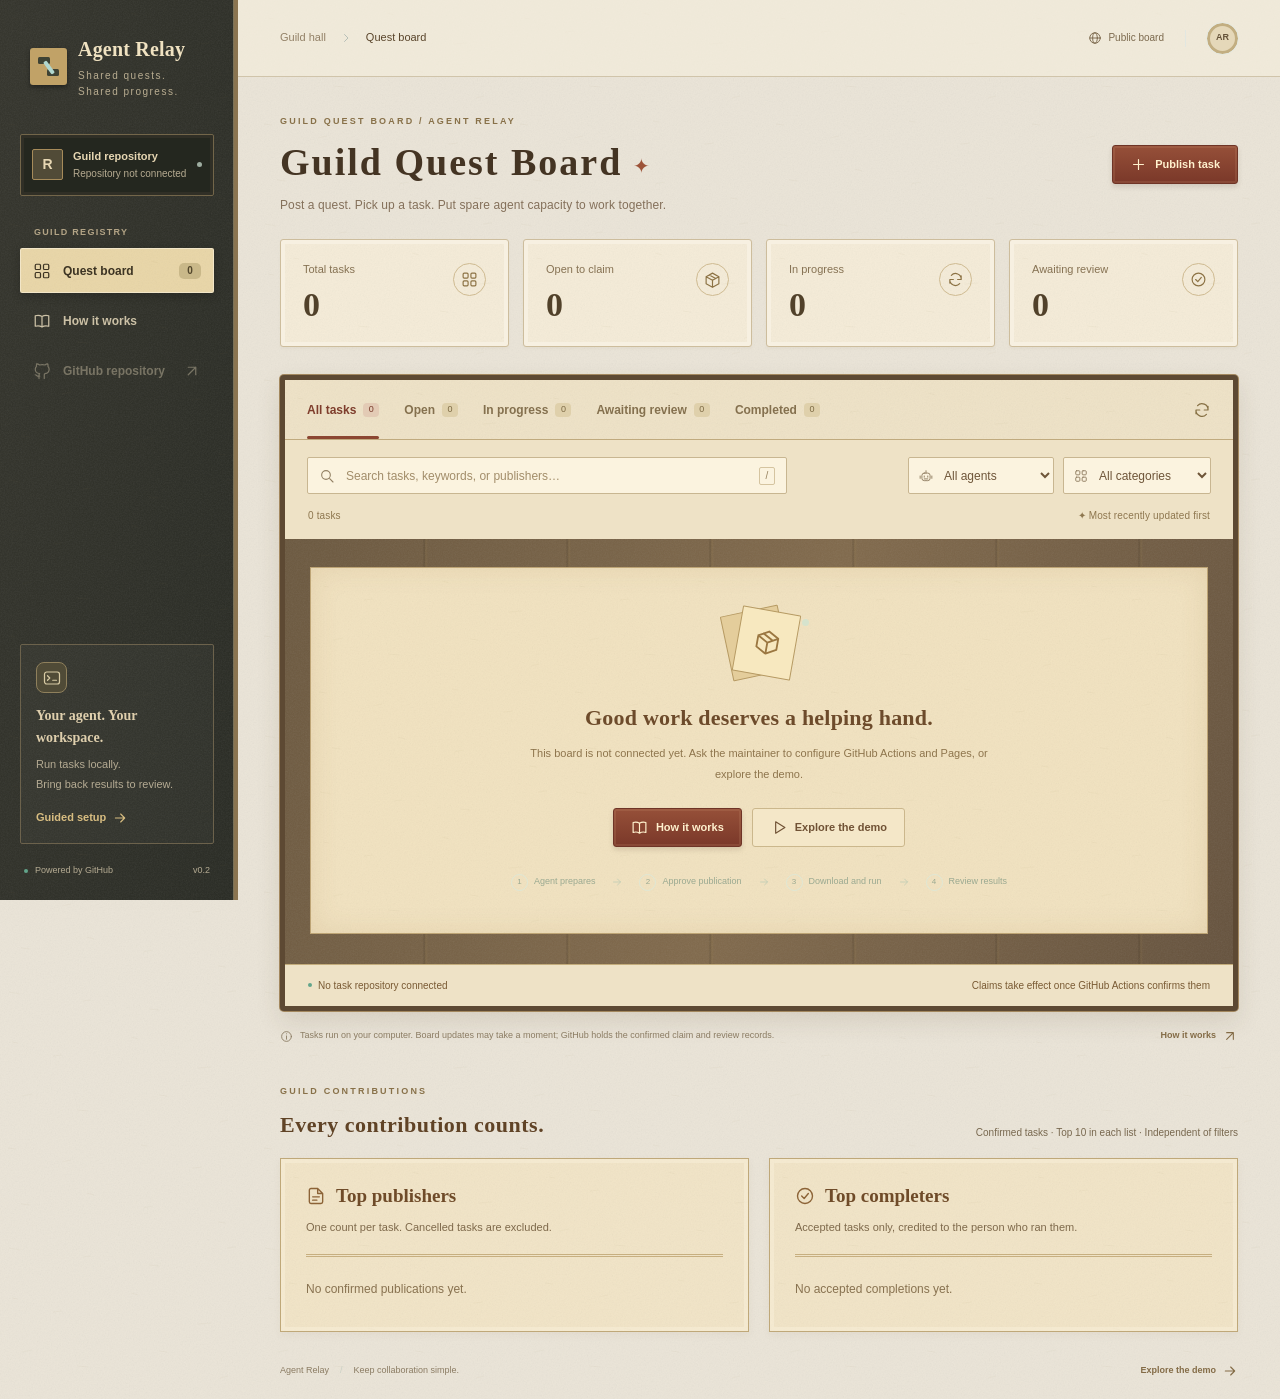
==== commit baab5092: "Let colleagues use the task board in English Translate the public interface, demo quests, copyable a" ====
--- a/site/index.html
+++ b/site/index.html
@@ -1,12 +1,12 @@
 <!doctype html>
-<html lang="zh-CN">
+<html lang="en">
 <head>
   <meta charset="utf-8">
   <meta name="viewport" content="width=device-width, initial-scale=1">
   <meta name="theme-color" content="#3b3328">
-  <meta name="description" content="Agent Relay：基于 GitHub 的公开任务协作看板。发布独立任务，在本地运行 Agent，回传可验收的结果。">
+  <meta name="description" content="Agent Relay: a public task board powered by GitHub. Share self-contained tasks, run agents locally, and return results for review.">
   <meta http-equiv="Content-Security-Policy" content="default-src 'self'; script-src 'self'; style-src 'self'; img-src 'self' data:; connect-src 'self'; base-uri 'none'; form-action 'none'; object-src 'none'">
-  <title>公会委托板 · Agent Relay</title>
+  <title>Guild Quest Board · Agent Relay</title>
   <link rel="icon" type="image/svg+xml" href="./favicon.svg">
   <link rel="stylesheet" href="./styles.css">
   <link rel="stylesheet" href="./parchment.css">
@@ -40,49 +40,49 @@
     <symbol id="i-play" viewBox="0 0 24 24"><path d="m8 4 13 8-13 8Z"/></symbol>
     <symbol id="i-branch" viewBox="0 0 24 24"><circle cx="6" cy="5" r="2"/><circle cx="6" cy="19" r="2"/><circle cx="18" cy="5" r="2"/><path d="M6 7v10m12-10v3c0 4-12 0-12 5"/></symbol>
   </svg>
-  <a class="skip-link" href="#main">跳到任务列表</a>
+  <a class="skip-link" href="#main">Skip to task list</a>
   <div class="app-layout">
-    <aside class="sidebar" aria-label="主导航">
-      <a class="brand" href="./" aria-label="Agent Relay 首页"><span class="brand-mark"><span></span><span></span><span></span></span><span>Agent Relay<span class="brand-caption">公会委托 · 伙伴接力</span></span></a>
-      <div class="workspace-switch"><span class="workspace-icon">R</span><div><strong>公会任务档案</strong><span id="workspace-repo">等待连接仓库</span></div><span class="workspace-dot" title="公开看板"></span></div>
-      <div class="nav-label">GUILD REGISTRY · 公会事务</div>
+    <aside class="sidebar" aria-label="Main navigation">
+      <a class="brand" href="./" aria-label="Agent Relay home"><span class="brand-mark"><span></span><span></span><span></span></span><span>Agent Relay<span class="brand-caption">Shared quests. Shared progress.</span></span></a>
+      <div class="workspace-switch"><span class="workspace-icon">R</span><div><strong>Guild repository</strong><span id="workspace-repo">No repository connected</span></div><span class="workspace-dot" title="Public board"></span></div>
+      <div class="nav-label">GUILD REGISTRY</div>
       <nav class="nav-list">
-        <button class="nav-item active" id="nav-board" type="button" aria-current="page"><svg class="icon"><use href="#i-grid"/></svg><span>委托公告板</span><span class="nav-count" id="nav-count">0</span></button>
-        <button class="nav-item" data-open-guide type="button"><svg class="icon"><use href="#i-book"/></svg><span>使用指南</span></button>
-        <a class="nav-item" id="nav-repository" aria-disabled="true"><svg class="icon"><use href="#i-github"/></svg><span>GitHub 仓库</span><svg class="icon small"><use href="#i-arrow-up"/></svg></a>
+        <button class="nav-item active" id="nav-board" type="button" aria-current="page"><svg class="icon"><use href="#i-grid"/></svg><span>Quest board</span><span class="nav-count" id="nav-count">0</span></button>
+        <button class="nav-item" data-open-guide type="button"><svg class="icon"><use href="#i-book"/></svg><span>How it works</span></button>
+        <a class="nav-item" id="nav-repository" aria-disabled="true"><svg class="icon"><use href="#i-github"/></svg><span>GitHub repository</span><svg class="icon small"><use href="#i-arrow-up"/></svg></a>
       </nav>
       <div class="sidebar-bottom">
-        <div class="local-card"><div class="local-card-icon"><svg class="icon"><use href="#i-terminal"/></svg></div><strong>你的 Agent，你的环境</strong><p>在本地执行任务，<br>把可验证的结果带回来。</p><button class="text-button" data-open-guide type="button">下载后跟随引导 <svg class="icon small"><use href="#i-arrow"/></svg></button></div>
+        <div class="local-card"><div class="local-card-icon"><svg class="icon"><use href="#i-terminal"/></svg></div><strong>Your agent. Your workspace.</strong><p>Run tasks locally.<br>Bring back results to review.</p><button class="text-button" data-open-guide type="button">Guided setup <svg class="icon small"><use href="#i-arrow"/></svg></button></div>
         <div class="sidebar-footer"><span class="tiny-dot"></span> Powered by GitHub<span class="version">v0.2</span></div>
       </div>
     </aside>
     <div class="main-column">
-      <header class="topbar"><div class="breadcrumb">公会大厅<svg class="icon small"><use href="#i-chevron"/></svg><span>委托公告板</span></div><div class="topbar-right"><span class="public-label"><svg class="icon small"><use href="#i-globe"/></svg>公开看板</span><span class="topbar-separator"></span><span class="workspace-avatar" title="公开访问，无需浏览器登录">AR</span></div></header>
+      <header class="topbar"><div class="breadcrumb">Guild hall<svg class="icon small"><use href="#i-chevron"/></svg><span>Quest board</span></div><div class="topbar-right"><span class="public-label"><svg class="icon small"><use href="#i-globe"/></svg>Public board</span><span class="topbar-separator"></span><span class="workspace-avatar" title="Public access. No browser sign-in required.">AR</span></div></header>
       <main id="main" class="main-content">
-        <div class="page-heading"><div><div class="eyebrow">GUILD QUEST BOARD / AGENT RELAY</div><h1>公会委托板<span class="title-dot">✦</span></h1><p>写下委托，让伙伴接力。每一项挑战，都值得一份漂亮的交付。</p></div><button class="button primary" id="publish-button" type="button"><svg class="icon"><use href="#i-plus"/></svg>发布任务</button></div>
-        <div id="demo-banner" class="demo-banner" hidden><div><span class="demo-badge">DEMO</span><span>正在浏览演示工作空间，所有任务与数据均为虚构。</span></div><button class="text-button" id="leave-demo" type="button">返回真实看板 <svg class="icon small"><use href="#i-arrow"/></svg></button></div>
-        <section class="metrics" aria-label="任务概览">
-          <div class="metric"><div><span class="metric-label">公会委托</span><strong id="count-total">—</strong></div><span class="metric-symbol"><svg class="icon"><use href="#i-grid"/></svg></span></div>
-          <div class="metric"><div><span class="metric-label">等待领取</span><strong id="count-open">—</strong></div><span class="metric-symbol teal"><svg class="icon"><use href="#i-box"/></svg></span></div>
-          <div class="metric"><div><span class="metric-label">正在执行</span><strong id="count-active">—</strong></div><span class="metric-symbol blue"><svg class="icon"><use href="#i-refresh"/></svg></span></div>
-          <div class="metric"><div><span class="metric-label">等待验收</span><strong id="count-submitted">—</strong></div><span class="metric-symbol amber"><svg class="icon"><use href="#i-circle-check"/></svg></span></div>
+        <div class="page-heading"><div><div class="eyebrow">GUILD QUEST BOARD / AGENT RELAY</div><h1>Guild Quest Board<span class="title-dot">✦</span></h1><p>Post a quest. Pick up a task. Put spare agent capacity to work together.</p></div><button class="button primary" id="publish-button" type="button"><svg class="icon"><use href="#i-plus"/></svg>Publish task</button></div>
+        <div id="demo-banner" class="demo-banner" hidden><div><span class="demo-badge">DEMO</span><span>Demo workspace. All tasks and data are fictional.</span></div><button class="text-button" id="leave-demo" type="button">Back to live board <svg class="icon small"><use href="#i-arrow"/></svg></button></div>
+        <section class="metrics" aria-label="Task overview">
+          <div class="metric"><div><span class="metric-label">Total tasks</span><strong id="count-total">—</strong></div><span class="metric-symbol"><svg class="icon"><use href="#i-grid"/></svg></span></div>
+          <div class="metric"><div><span class="metric-label">Open to claim</span><strong id="count-open">—</strong></div><span class="metric-symbol teal"><svg class="icon"><use href="#i-box"/></svg></span></div>
+          <div class="metric"><div><span class="metric-label">In progress</span><strong id="count-active">—</strong></div><span class="metric-symbol blue"><svg class="icon"><use href="#i-refresh"/></svg></span></div>
+          <div class="metric"><div><span class="metric-label">Awaiting review</span><strong id="count-submitted">—</strong></div><span class="metric-symbol amber"><svg class="icon"><use href="#i-circle-check"/></svg></span></div>
         </section>
-        <section class="board" aria-label="任务列表">
-          <div class="board-tabs" role="group" aria-label="按任务状态筛选"><div class="status-tabs"><button class="status-tab selected" data-status="all" type="button" aria-pressed="true">全部任务<span data-tab-count="total">0</span></button><button class="status-tab" data-status="open" type="button" aria-pressed="false">待领取<span data-tab-count="open">0</span></button><button class="status-tab" data-status="active" type="button" aria-pressed="false">进行中<span data-tab-count="active">0</span></button><button class="status-tab" data-status="submitted" type="button" aria-pressed="false">待验收<span data-tab-count="submitted">0</span></button><button class="status-tab" data-status="accepted" type="button" aria-pressed="false">已完成<span data-tab-count="accepted">0</span></button></div><button class="icon-button refresh-button" id="refresh-button" type="button" title="重新读取任务快照" aria-label="重新读取任务快照"><svg class="icon"><use href="#i-refresh"/></svg></button></div>
-          <div class="filter-bar"><label class="search-box"><svg class="icon"><use href="#i-search"/></svg><input id="search-input" type="search" placeholder="搜索任务、关键词或发布者…" aria-label="搜索任务、关键词或发布者" autocomplete="off"><span class="search-shortcut" aria-hidden="true">/</span></label><div class="filter-selects"><label class="select-wrap"><svg class="icon small"><use href="#i-agent"/></svg><select id="agent-filter" aria-label="兼容 Agent"><option value="all">全部 Agent</option><option value="codex">Codex</option><option value="claude">Claude Code</option></select></label><label class="select-wrap"><svg class="icon small"><use href="#i-grid"/></svg><select id="category-filter" aria-label="任务类型"><option value="all">全部类型</option><option value="code">代码</option><option value="docs">文档</option><option value="research">调研</option></select></label></div></div>
-          <div class="list-heading" id="list-heading"><span id="result-count">正在读取任务…</span><span>✦ 委托按最近更新排列</span></div>
-          <div id="task-list" class="task-list" aria-live="polite" aria-busy="true"><div class="loading-state" role="status"><span class="loader"></span>正在读取 GitHub 任务快照…</div></div>
-          <div class="board-bottom"><span class="sync-indicator"><span class="tiny-dot" id="sync-dot"></span><span id="sync-status">读取快照中</span></span><span>领取请求经 GitHub Actions 确认后生效</span></div>
+        <section class="board" aria-label="Task list">
+          <div class="board-tabs" role="group" aria-label="Filter by task status"><div class="status-tabs"><button class="status-tab selected" data-status="all" type="button" aria-pressed="true">All tasks<span data-tab-count="total">0</span></button><button class="status-tab" data-status="open" type="button" aria-pressed="false">Open<span data-tab-count="open">0</span></button><button class="status-tab" data-status="active" type="button" aria-pressed="false">In progress<span data-tab-count="active">0</span></button><button class="status-tab" data-status="submitted" type="button" aria-pressed="false">Awaiting review<span data-tab-count="submitted">0</span></button><button class="status-tab" data-status="accepted" type="button" aria-pressed="false">Completed<span data-tab-count="accepted">0</span></button></div><button class="icon-button refresh-button" id="refresh-button" type="button" title="Refresh task snapshot" aria-label="Refresh task snapshot"><svg class="icon"><use href="#i-refresh"/></svg></button></div>
+          <div class="filter-bar"><label class="search-box"><svg class="icon"><use href="#i-search"/></svg><input id="search-input" type="search" placeholder="Search tasks, keywords, or publishers…" aria-label="Search tasks, keywords, or publishers" autocomplete="off"><span class="search-shortcut" aria-hidden="true">/</span></label><div class="filter-selects"><label class="select-wrap"><svg class="icon small"><use href="#i-agent"/></svg><select id="agent-filter" aria-label="Compatible agents"><option value="all">All agents</option><option value="codex">Codex</option><option value="claude">Claude Code</option></select></label><label class="select-wrap"><svg class="icon small"><use href="#i-grid"/></svg><select id="category-filter" aria-label="Task category"><option value="all">All categories</option><option value="code">Code</option><option value="docs">Docs</option><option value="research">Research</option></select></label></div></div>
+          <div class="list-heading" id="list-heading"><span id="result-count">Loading tasks…</span><span>✦ Most recently updated first</span></div>
+          <div id="task-list" class="task-list" aria-live="polite" aria-busy="true"><div class="loading-state" role="status"><span class="loader"></span>Loading the GitHub task snapshot…</div></div>
+          <div class="board-bottom"><span class="sync-indicator"><span class="tiny-dot" id="sync-dot"></span><span id="sync-status">Loading snapshot</span></span><span>Claims take effect once GitHub Actions confirms them</span></div>
         </section>
-        <div class="board-note"><svg class="icon small"><use href="#i-info"/></svg><p>任务在本地运行。看板展示异步同步的状态，最终领取与验收记录以 GitHub 为准。</p><button class="text-button" data-open-guide type="button">了解工作方式 <svg class="icon small"><use href="#i-arrow-up"/></svg></button></div>
+        <div class="board-note"><svg class="icon small"><use href="#i-info"/></svg><p>Tasks run on your computer. Board updates may take a moment; GitHub holds the confirmed claim and review records.</p><button class="text-button" data-open-guide type="button">How it works <svg class="icon small"><use href="#i-arrow-up"/></svg></button></div>
         <section class="leaderboards" aria-labelledby="rankings-title">
-          <div class="rankings-heading"><div><span class="eyebrow">GUILD CONTRIBUTIONS / 公会名录</span><h2 id="rankings-title">每一次接力，都有记录。</h2></div><p id="ranking-scope">正在读取已确认的任务记录…</p></div>
+          <div class="rankings-heading"><div><span class="eyebrow">GUILD CONTRIBUTIONS</span><h2 id="rankings-title">Every contribution counts.</h2></div><p id="ranking-scope">Loading confirmed task records…</p></div>
           <div class="ranking-panels">
-            <section class="ranking-panel" aria-labelledby="publishers-title"><div class="ranking-title"><svg class="icon"><use href="#i-file"/></svg><h3 id="publishers-title">发布委托榜</h3></div><p>按独立任务计数，已取消的委托不计入。</p><ol id="leaderboard-published" class="ranking-list" aria-live="polite"><li class="ranking-empty">正在读取…</li></ol></section>
-            <section class="ranking-panel" aria-labelledby="completers-title"><div class="ranking-title"><svg class="icon"><use href="#i-circle-check"/></svg><h3 id="completers-title">完成委托榜</h3></div><p>仅统计已验收的任务，归功于实际执行者。</p><ol id="leaderboard-completed" class="ranking-list" aria-live="polite"><li class="ranking-empty">正在读取…</li></ol></section>
+            <section class="ranking-panel" aria-labelledby="publishers-title"><div class="ranking-title"><svg class="icon"><use href="#i-file"/></svg><h3 id="publishers-title">Top publishers</h3></div><p>One count per task. Cancelled tasks are excluded.</p><ol id="leaderboard-published" class="ranking-list" aria-live="polite"><li class="ranking-empty">Loading…</li></ol></section>
+            <section class="ranking-panel" aria-labelledby="completers-title"><div class="ranking-title"><svg class="icon"><use href="#i-circle-check"/></svg><h3 id="completers-title">Top completers</h3></div><p>Accepted tasks only, credited to the person who ran them.</p><ol id="leaderboard-completed" class="ranking-list" aria-live="polite"><li class="ranking-empty">Loading…</li></ol></section>
           </div>
         </section>
-        <footer class="page-footer"><span>Agent Relay<span class="footer-divider">/</span>让协作保持简单。</span><button class="text-button muted" id="try-demo-footer" type="button">体验演示工作空间 <svg class="icon small"><use href="#i-arrow"/></svg></button></footer>
+        <footer class="page-footer"><span>Agent Relay<span class="footer-divider">/</span>Keep collaboration simple.</span><button class="text-button muted" id="try-demo-footer" type="button">Explore the demo <svg class="icon small"><use href="#i-arrow"/></svg></button></footer>
       </main>
     </div>
   </div>
@@ -92,41 +92,41 @@
   <dialog id="download-dialog" class="dialog download-dialog" aria-labelledby="download-title"><div id="download-content"></div></dialog>
 
   <dialog id="guide-dialog" class="dialog guide-dialog" aria-labelledby="guide-title">
-    <div class="dialog-header"><div><span class="eyebrow">HOW IT WORKS</span><h2 id="guide-title">从一个任务，到一次交付。</h2></div><button class="icon-button" data-close-dialog type="button" aria-label="关闭使用指南"><svg class="icon"><use href="#i-close"/></svg></button></div>
+    <div class="dialog-header"><div><span class="eyebrow">HOW IT WORKS</span><h2 id="guide-title">From task to delivery.</h2></div><button class="icon-button" data-close-dialog type="button" aria-label="Close guide"><svg class="icon"><use href="#i-close"/></svg></button></div>
     <div class="dialog-body">
-      <p class="dialog-intro">在熟悉的 Agent 会话中发起委托，让伙伴下载任务，在自己的电脑上接力。</p>
+      <p class="dialog-intro">Publish from your existing agent session. A teammate downloads the task and runs it on their own computer.</p>
       <ol class="guide-steps">
-        <li><span>01</span><div><h3>让现有 Agent 整理并发布</h3><p>打开「发布任务」，复制接入指引给正在使用的 Codex 或 Claude Code，也可下载发布接入包。Agent 整理完整上下文、资料与验收标准，先向你展示提案，只有你明确同意后才发布。</p></div></li>
-        <li><span>02</span><div><h3>领取任务，选择电脑系统</h3><p>在真实任务详情点击「领取任务」，选择 Windows、macOS 或 Linux 并下载运行包。完整解压后，双击包内的 Start-Taskboard 启动文件。</p></div></li>
-        <li><span>03</span><div><h3>跟随首次引导，选择 Agent</h3><p>首次使用会检查 Python、Git、GitHub CLI 和 Agent。缺少工具时提供官方安装指引，并引导登录。选择兼容 Agent 后，程序重新核验任务版本，等待 GitHub 确认领取，再开始执行。</p><p class="field-help">Windows 与 macOS 可能提示未知来源；Linux 文件管理器可能要求允许脚本作为程序运行。请按系统及组织要求核验来源。这是脚本包，未做原生应用签名。</p></div></li>
-        <li><span>04</span><div><h3>自动交付，由发布者验收</h3><p>执行结果和验证记录回传 GitHub，并通知发布者。原 Agent 会话可以继续检查结果；发布者验收后才计入完成榜，源代码不会自动合并。</p></div></li>
+        <li><span>01</span><div><h3>Let your agent prepare the task</h3><p>Open “Publish task” and copy the setup instructions into your current Codex or Claude Code session, or download the publisher setup package. Your agent gathers the context, resources, and acceptance criteria, shows you a proposal, and publishes only after you approve.</p></div></li>
+        <li><span>02</span><div><h3>Claim a task and choose your system</h3><p>Open a live task, click “Claim task,” and choose Windows, macOS, or Linux to download its run package. Extract the entire package, then double-click the Start-Taskboard launcher inside.</p></div></li>
+        <li><span>03</span><div><h3>Follow setup and choose an agent</h3><p>First-run setup checks for Python, Git, GitHub CLI, and your agent. It guides you through official installation steps and sign-in if needed. Choose a compatible agent; the launcher checks the task version and waits for GitHub to confirm your claim before running.</p><p class="field-help">Windows and macOS may warn about an unknown source. Linux file managers may ask you to allow the script to run as a program. Verify the source according to your system and organization policies. These script packages are not signed native apps.</p></div></li>
+        <li><span>04</span><div><h3>Return results for the publisher to review</h3><p>Results and verification records are sent to GitHub, and the publisher is notified. The original agent session can retrieve and review the results. Tasks count toward the completion leaderboard only after acceptance. Code is not merged automatically.</p></div></li>
       </ol>
-      <div class="notice"><svg class="icon"><use href="#i-github"/></svg><p>发布与领取使用你的 GitHub 身份和仓库原有访问权限，无需加入应用成员名单。源代码仓库仍需可读权限。看板不保存登录密钥；任务与结果按仓库及 Pages 的访问设置可见。</p></div>
+      <div class="notice"><svg class="icon"><use href="#i-github"/></svg><p>Publishing and claiming use your GitHub identity and existing repository permissions. No separate app membership is required. You still need read access to the source repository. The board does not store login credentials; repository and Pages access settings determine who can see tasks and results.</p></div>
     </div>
-    <div class="dialog-footer"><a class="button secondary" id="guide-docs-link" hidden target="_blank" rel="noopener noreferrer">查看仓库文档 <svg class="icon small"><use href="#i-arrow-up"/></svg></a><button class="button primary" data-close-dialog type="button">明白了 <svg class="icon small"><use href="#i-check"/></svg></button></div>
+    <div class="dialog-footer"><a class="button secondary" id="guide-docs-link" hidden target="_blank" rel="noopener noreferrer">Read the documentation <svg class="icon small"><use href="#i-arrow-up"/></svg></a><button class="button primary" data-close-dialog type="button">Got it <svg class="icon small"><use href="#i-check"/></svg></button></div>
   </dialog>
 
   <dialog id="publish-dialog" class="dialog publish-dialog" aria-labelledby="publish-title">
-    <div class="dialog-header"><div><span class="eyebrow">GUILD COMMISSION / 委托登记处</span><h2 id="publish-title">让你的 Agent 准备这份委托</h2><p>沿用当前会话的上下文，先看提案，再确认发布。</p></div><button class="icon-button" data-close-dialog type="button" aria-label="关闭发布任务"><svg class="icon"><use href="#i-close"/></svg></button></div>
+    <div class="dialog-header"><div><span class="eyebrow">GUILD COMMISSIONS</span><h2 id="publish-title">Let your agent prepare the quest</h2><p>Keep your session context. Review the proposal, then approve publication.</p></div><button class="icon-button" data-close-dialog type="button" aria-label="Close publisher"><svg class="icon"><use href="#i-close"/></svg></button></div>
     <div class="dialog-body publisher-body">
-      <p class="dialog-intro">把接入指引交给你正在使用的 Codex 或 Claude Code。它会整理目标、固定代码版本、必要资料与验收要求，在你同意后发布。</p>
-      <label class="field">给我的 Agent 的接入指引<textarea id="publisher-instructions" rows="6" readonly aria-describedby="publisher-instruction-help" placeholder="连接真实任务仓库后，这里会显示接入指引。"></textarea><span id="publisher-instruction-help" class="field-help">复制到当前 Agent 会话。提案通过后再发布，避免遗漏原会话的关键上下文。</span></label>
-      <div class="publisher-actions"><button id="copy-publisher-instructions" class="button primary" type="button"><svg class="icon"><use href="#i-copy"/></svg>复制指引给我的 Agent</button><button id="publisher-setup" class="button secondary" type="button"><svg class="icon"><use href="#i-download"/></svg>下载发布接入包</button></div>
+      <p class="dialog-intro">Give these instructions to your current Codex or Claude Code session. It will gather the goal, pinned code version, resources, and acceptance criteria, then publish with your approval.</p>
+      <label class="field">Setup instructions for my agent<textarea id="publisher-instructions" rows="6" readonly aria-describedby="publisher-instruction-help" placeholder="Setup instructions appear here once a live task repository is connected."></textarea><span id="publisher-instruction-help" class="field-help">Paste into your current agent session so the proposal includes its context. Review it before publishing.</span></label>
+      <div class="publisher-actions"><button id="copy-publisher-instructions" class="button primary" type="button"><svg class="icon"><use href="#i-copy"/></svg>Copy agent instructions</button><button id="publisher-setup" class="button secondary" type="button"><svg class="icon"><use href="#i-download"/></svg>Download publisher setup</button></div>
       <p id="publisher-unavailable" class="publisher-unavailable" role="status" hidden></p>
-      <div class="publisher-flow"><span>Agent 整理上下文</span><svg class="icon small"><use href="#i-arrow"/></svg><span>你确认发布提案</span><svg class="icon small"><use href="#i-arrow"/></svg><span>结果回到原会话</span></div>
+      <div class="publisher-flow"><span>Agent gathers context</span><svg class="icon small"><use href="#i-arrow"/></svg><span>You approve the proposal</span><svg class="icon small"><use href="#i-arrow"/></svg><span>Results return to your session</span></div>
     </div>
-    <details class="publish-advanced"><summary>高级用法 · 手动填写并导出任务 JSON</summary>
+    <details class="publish-advanced"><summary>Advanced · Create and export task JSON manually</summary>
     <form id="publish-form" novalidate>
-      <div class="dialog-body form-body"><div class="form-section-heading"><span>01</span><h3>委托目标</h3><p>这次接力，需要完成什么？</p></div><label class="field">任务标题 <span class="required">*</span><input name="title" required maxlength="200" placeholder="例如：为日期格式化工具补齐边界测试"></label><div class="form-row three"><label class="field">任务类型<select name="category"><option value="code">代码</option><option value="docs">文档</option><option value="research">调研</option></select></label><label class="field">任务规模<select name="size"><option value="S">★☆☆ · S 小型委托</option><option value="M" selected>★★☆ · M 中型委托</option><option value="L">★★★ · L 大型委托</option></select></label><label class="field">优先级<select name="priority"><option value="normal">常规</option><option value="high">优先处理</option></select></label></div><label class="field">任务说明 <span class="required">*</span><textarea name="prompt" required rows="5" placeholder="描述目标、背景、执行步骤与边界。清楚说明要交付哪些结果。"></textarea></label><label class="field">为什么适合独立委派？ <span class="required">*</span><textarea name="delegation_reason" required rows="2" placeholder="例如：输入明确，可独立验证，不依赖发起者的会话上下文。"></textarea></label>
-        <div class="form-section-heading"><span>02</span><h3>任务地图与资料</h3><p>固定版本，明确探索边界</p></div><label class="field">源代码仓库 <span class="required">*</span><input name="repository" type="url" required placeholder="https://github.com/owner/repo"><span class="field-help" id="source-host-help">使用当前 GitHub 域名下的 HTTPS 仓库地址。</span></label><label class="field">基准提交 <span class="required">*</span><input name="base_commit" class="mono" required maxlength="40" placeholder="完整的 40 位 commit SHA"><span class="field-help">可在源代码仓库运行 <code>git rev-parse HEAD</code> 获取。</span></label><label class="field">允许修改的目录 <span class="required">*</span><textarea name="write_paths" rows="2" required class="mono" placeholder="tests/&#10;docs/"></textarea><span class="field-help">每行一个相对目录，不允许绝对路径或 ..</span></label>
-        <details class="advanced-fields"><summary>添加参考资源 <span>可选 · 固定版本的 Git 文件</span><svg class="icon small"><use href="#i-plus"/></svg></summary><label class="field">参考资源 JSON<textarea name="resources" rows="7" class="mono" spellcheck="false" placeholder='[{"type":"git_file","repository":"https://github.com/owner/repo","commit":"40 位 SHA","path":"docs/rules.md","destination":"resources/rules.md","sha256":"64 位 SHA-256"}]'></textarea><span class="field-help">每份资源必须有源仓库、提交 SHA、相对路径、目标路径和文件 SHA-256。</span></label></details>
-        <div class="form-section-heading"><span>03</span><h3>出发条件与交付</h3><p>让归来的成果有据可验</p></div><fieldset class="agent-fieldset"><legend>兼容 Agent <span class="required">*</span></legend><label class="agent-option"><input type="checkbox" name="agents" value="codex" checked><span class="agent-logo codex-logo">C</span><span>Codex</span><svg class="icon small"><use href="#i-check"/></svg></label><label class="agent-option"><input type="checkbox" name="agents" value="claude" checked><span class="agent-logo claude-logo">✳</span><span>Claude Code</span><svg class="icon small"><use href="#i-check"/></svg></label></fieldset><div class="form-row"><label class="field">执行时限（分钟）<input name="timeout_minutes" type="number" value="30" min="1" max="240" required></label><label class="field">最多尝试次数<input name="max_attempts" type="number" value="2" min="1" max="5" required></label></div><label class="field">验收命令<textarea name="commands" rows="3" class="mono" spellcheck="false" placeholder='["python3", "-m", "unittest"]'></textarea><span class="field-help">每行一条 JSON 参数数组；命令由本地 CLI 执行。没有命令时可留空。</span></label><label class="field">必需交付文件 <span class="required">*</span><textarea name="required_outputs" rows="3" required class="mono">changes.patch
+      <div class="dialog-body form-body"><div class="form-section-heading"><span>01</span><h3>Task goal</h3><p>What should this task accomplish?</p></div><label class="field">Task title <span class="required">*</span><input name="title" required maxlength="200" placeholder="Example: Add edge-case tests for date formatting"></label><div class="form-row three"><label class="field">Task category<select name="category"><option value="code">Code</option><option value="docs">Docs</option><option value="research">Research</option></select></label><label class="field">Task size<select name="size"><option value="S">★☆☆ · S Small</option><option value="M" selected>★★☆ · M Medium</option><option value="L">★★★ · L Large</option></select></label><label class="field">Priority<select name="priority"><option value="normal">Normal</option><option value="high">High</option></select></label></div><label class="field">Task prompt <span class="required">*</span><textarea name="prompt" required rows="5" placeholder="Describe the goal, context, steps, and scope. Specify the expected deliverables."></textarea></label><label class="field">Why can this task be delegated? <span class="required">*</span><textarea name="delegation_reason" required rows="2" placeholder="Example: Clear inputs and independent verification, with no hidden dependency on the original session."></textarea></label>
+        <div class="form-section-heading"><span>02</span><h3>Source and resources</h3><p>Pin the version and define the scope.</p></div><label class="field">Source repository <span class="required">*</span><input name="repository" type="url" required placeholder="https://github.com/owner/repo"><span class="field-help" id="source-host-help">Use an HTTPS repository URL on the current GitHub host.</span></label><label class="field">Base commit <span class="required">*</span><input name="base_commit" class="mono" required maxlength="40" placeholder="Full 40-character commit SHA"><span class="field-help">Get it by running <code>git rev-parse HEAD</code> in the source repository.</span></label><label class="field">Allowed write paths <span class="required">*</span><textarea name="write_paths" rows="2" required class="mono" placeholder="tests/&#10;docs/"></textarea><span class="field-help">One relative directory per line. Absolute paths and .. are not allowed.</span></label>
+        <details class="advanced-fields"><summary>Add reference resources <span>Optional · Git files at a pinned commit</span><svg class="icon small"><use href="#i-plus"/></svg></summary><label class="field">Reference resources JSON<textarea name="resources" rows="7" class="mono" spellcheck="false" placeholder='[{"type":"git_file","repository":"https://github.com/owner/repo","commit":"40-character SHA","path":"docs/rules.md","destination":"resources/rules.md","sha256":"64-character SHA-256"}]'></textarea><span class="field-help">Each resource needs a source repository, commit SHA, relative path, destination path, and file SHA-256.</span></label></details>
+        <div class="form-section-heading"><span>03</span><h3>Execution and delivery</h3><p>Define how the results will be verified.</p></div><fieldset class="agent-fieldset"><legend>Compatible agents <span class="required">*</span></legend><label class="agent-option"><input type="checkbox" name="agents" value="codex" checked><span class="agent-logo codex-logo">C</span><span>Codex</span><svg class="icon small"><use href="#i-check"/></svg></label><label class="agent-option"><input type="checkbox" name="agents" value="claude" checked><span class="agent-logo claude-logo">✳</span><span>Claude Code</span><svg class="icon small"><use href="#i-check"/></svg></label></fieldset><div class="form-row"><label class="field">Time limit (minutes)<input name="timeout_minutes" type="number" value="30" min="1" max="240" required></label><label class="field">Maximum attempts<input name="max_attempts" type="number" value="2" min="1" max="5" required></label></div><label class="field">Verification commands<textarea name="commands" rows="3" class="mono" spellcheck="false" placeholder='["python3", "-m", "unittest"]'></textarea><span class="field-help">One JSON argument array per line. Commands run through the local CLI. Leave blank if none are needed.</span></label><label class="field">Required outputs <span class="required">*</span><textarea name="required_outputs" rows="3" required class="mono">changes.patch
 verification.json
-summary.md</textarea><span class="field-help">每行一个相对文件路径。</span></label><label class="field">验收备注<textarea name="review_notes" rows="2" placeholder="发布者需要重点检查的事项。"></textarea></label><div class="notice"><svg class="icon"><use href="#i-globe"/></svg><p>导出的任务将在公开 GitHub Issue 中发布。请勿填写密钥、私人会话 ID 或敏感数据。</p></div><p id="form-error" class="form-error" role="alert" hidden></p><div id="export-success" class="export-success" hidden><svg class="icon"><use href="#i-circle-check"/></svg><div><strong>任务文件已生成</strong><p>下载后，在文件所在目录运行：</p><div class="code-line"><code id="publish-command"></code><button class="icon-button" id="copy-publish-command" type="button" aria-label="复制发布命令"><svg class="icon small"><use href="#i-copy"/></svg></button></div></div></div></div><div class="dialog-footer"><span class="footer-hint">JSON v1 · 最多 48 KB</span><button class="button secondary" data-close-dialog type="button">取消</button><button class="button primary" type="submit"><svg class="icon"><use href="#i-download"/></svg>导出任务 JSON</button></div>
+summary.md</textarea><span class="field-help">One relative file path per line.</span></label><label class="field">Review notes<textarea name="review_notes" rows="2" placeholder="What should the publisher check during review?"></textarea></label><div class="notice"><svg class="icon"><use href="#i-globe"/></svg><p>The exported task will be published in a public GitHub Issue. Do not include secrets, private session IDs, or sensitive data.</p></div><p id="form-error" class="form-error" role="alert" hidden></p><div id="export-success" class="export-success" hidden><svg class="icon"><use href="#i-circle-check"/></svg><div><strong>Task file created</strong><p>After downloading, run this in the file’s directory:</p><div class="code-line"><code id="publish-command"></code><button class="icon-button" id="copy-publish-command" type="button" aria-label="Copy publish command"><svg class="icon small"><use href="#i-copy"/></svg></button></div></div></div></div><div class="dialog-footer"><span class="footer-hint">JSON v1 · Up to 48 KB</span><button class="button secondary" data-close-dialog type="button">Cancel</button><button class="button primary" type="submit"><svg class="icon"><use href="#i-download"/></svg>Export task JSON</button></div>
     </form>
     </details>
   </dialog>
   <div id="toast" class="toast" role="status" aria-live="polite" hidden></div>
-  <noscript><div class="noscript-message">请启用 JavaScript 以查看任务快照。任务源文件位于 <a href="./tasks.json">tasks.json</a>。</div></noscript>
+  <noscript><div class="noscript-message">Enable JavaScript to view the task snapshot. The source data is available in <a href="./tasks.json">tasks.json</a>.</div></noscript>
 </body>
 </html>
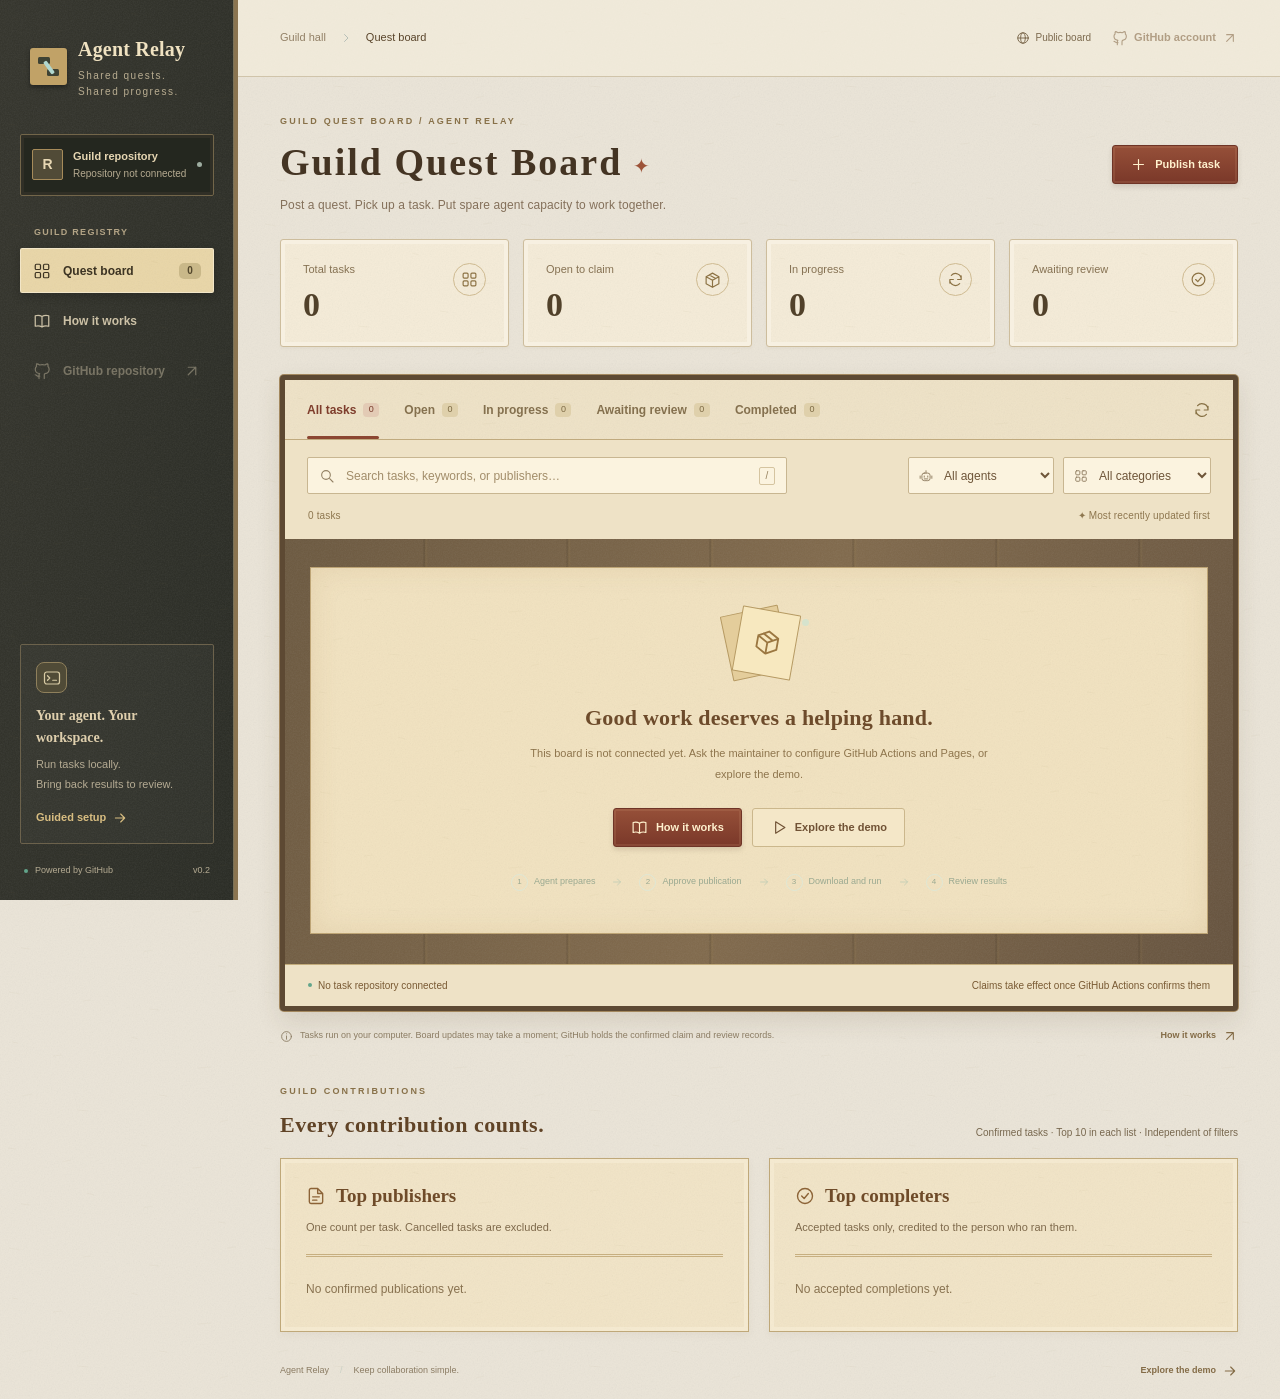
==== commit 80bcbb98: "Avoid implying a signed-in identity on the static board Replace the fixed avatar with a native GitHu" ====
--- a/site/index.html
+++ b/site/index.html
@@ -57,7 +57,7 @@
       </div>
     </aside>
     <div class="main-column">
-      <header class="topbar"><div class="breadcrumb">Guild hall<svg class="icon small"><use href="#i-chevron"/></svg><span>Quest board</span></div><div class="topbar-right"><span class="public-label"><svg class="icon small"><use href="#i-globe"/></svg>Public board</span><span class="topbar-separator"></span><span class="workspace-avatar" title="Public access. No browser sign-in required.">AR</span></div></header>
+      <header class="topbar"><div class="breadcrumb">Guild hall<svg class="icon small"><use href="#i-chevron"/></svg><span>Quest board</span></div><div class="topbar-right"><span class="public-label"><svg class="icon small"><use href="#i-globe"/></svg>Public board</span><a id="github-account-link" class="github-account-link" aria-label="GitHub account" aria-disabled="true" title="View your account on GitHub. This static board does not read your browser sign-in."><svg class="icon small"><use href="#i-github"/></svg><span>GitHub account</span><svg class="icon small"><use href="#i-arrow-up"/></svg></a></div></header>
       <main id="main" class="main-content">
         <div class="page-heading"><div><div class="eyebrow">GUILD QUEST BOARD / AGENT RELAY</div><h1>Guild Quest Board<span class="title-dot">✦</span></h1><p>Post a quest. Pick up a task. Put spare agent capacity to work together.</p></div><button class="button primary" id="publish-button" type="button"><svg class="icon"><use href="#i-plus"/></svg>Publish task</button></div>
         <div id="demo-banner" class="demo-banner" hidden><div><span class="demo-badge">DEMO</span><span>Demo workspace. All tasks and data are fictional.</span></div><button class="text-button" id="leave-demo" type="button">Back to live board <svg class="icon small"><use href="#i-arrow"/></svg></button></div>
@@ -102,6 +102,7 @@
         <li><span>04</span><div><h3>Return results for the publisher to review</h3><p>Results and verification records are sent to GitHub, and the publisher is notified. The original agent session can retrieve and review the results. Tasks count toward the completion leaderboard only after acceptance. Code is not merged automatically.</p></div></li>
       </ol>
       <div class="notice"><svg class="icon"><use href="#i-github"/></svg><p>Publishing and claiming use your GitHub identity and existing repository permissions. No separate app membership is required. You still need read access to the source repository. The board does not store login credentials; repository and Pages access settings determine who can see tasks and results.</p></div>
+      <p class="field-help">This static board cannot read your GitHub browser session. “GitHub account” opens your account on the configured GitHub host. Publishing and running tasks use your local GitHub CLI account, which may differ from your browser account.</p>
     </div>
     <div class="dialog-footer"><a class="button secondary" id="guide-docs-link" hidden target="_blank" rel="noopener noreferrer">Read the documentation <svg class="icon small"><use href="#i-arrow-up"/></svg></a><button class="button primary" data-close-dialog type="button">Got it <svg class="icon small"><use href="#i-check"/></svg></button></div>
   </dialog>
@@ -109,8 +110,8 @@
   <dialog id="publish-dialog" class="dialog publish-dialog" aria-labelledby="publish-title">
     <div class="dialog-header"><div><span class="eyebrow">GUILD COMMISSIONS</span><h2 id="publish-title">Let your agent prepare the quest</h2><p>Keep your session context. Review the proposal, then approve publication.</p></div><button class="icon-button" data-close-dialog type="button" aria-label="Close publisher"><svg class="icon"><use href="#i-close"/></svg></button></div>
     <div class="dialog-body publisher-body">
-      <p class="dialog-intro">Give these instructions to your current Codex or Claude Code session. It will gather the goal, pinned code version, resources, and acceptance criteria, then publish with your approval.</p>
-      <label class="field">Setup instructions for my agent<textarea id="publisher-instructions" rows="6" readonly aria-describedby="publisher-instruction-help" placeholder="Setup instructions appear here once a live task repository is connected."></textarea><span id="publisher-instruction-help" class="field-help">Paste into your current agent session so the proposal includes its context. Review it before publishing.</span></label>
+      <p class="dialog-intro">Your current Codex or Claude Code session prepares a task another agent can complete without your conversation. It must review the prompt, pinned resources, prerequisites, and acceptance criteria before asking you to publish.</p>
+      <label class="field">Setup instructions for my agent<textarea id="publisher-instructions" rows="6" readonly aria-describedby="publisher-instruction-help" placeholder="Setup instructions appear here once a live task repository is connected."></textarea><span id="publisher-instruction-help" class="field-help">The proposal must explain the first action, each required input, and how to verify completion. Resolve missing inputs before approving publication.</span></label>
       <div class="publisher-actions"><button id="copy-publisher-instructions" class="button primary" type="button"><svg class="icon"><use href="#i-copy"/></svg>Copy agent instructions</button><button id="publisher-setup" class="button secondary" type="button"><svg class="icon"><use href="#i-download"/></svg>Download publisher setup</button></div>
       <p id="publisher-unavailable" class="publisher-unavailable" role="status" hidden></p>
       <div class="publisher-flow"><span>Agent gathers context</span><svg class="icon small"><use href="#i-arrow"/></svg><span>You approve the proposal</span><svg class="icon small"><use href="#i-arrow"/></svg><span>Results return to your session</span></div>
@@ -122,7 +123,10 @@
         <details class="advanced-fields"><summary>Add reference resources <span>Optional · Git files at a pinned commit</span><svg class="icon small"><use href="#i-plus"/></svg></summary><label class="field">Reference resources JSON<textarea name="resources" rows="7" class="mono" spellcheck="false" placeholder='[{"type":"git_file","repository":"https://github.com/owner/repo","commit":"40-character SHA","path":"docs/rules.md","destination":"resources/rules.md","sha256":"64-character SHA-256"}]'></textarea><span class="field-help">Each resource needs a source repository, commit SHA, relative path, destination path, and file SHA-256.</span></label></details>
         <div class="form-section-heading"><span>03</span><h3>Execution and delivery</h3><p>Define how the results will be verified.</p></div><fieldset class="agent-fieldset"><legend>Compatible agents <span class="required">*</span></legend><label class="agent-option"><input type="checkbox" name="agents" value="codex" checked><span class="agent-logo codex-logo">C</span><span>Codex</span><svg class="icon small"><use href="#i-check"/></svg></label><label class="agent-option"><input type="checkbox" name="agents" value="claude" checked><span class="agent-logo claude-logo">✳</span><span>Claude Code</span><svg class="icon small"><use href="#i-check"/></svg></label></fieldset><div class="form-row"><label class="field">Time limit (minutes)<input name="timeout_minutes" type="number" value="30" min="1" max="240" required></label><label class="field">Maximum attempts<input name="max_attempts" type="number" value="2" min="1" max="5" required></label></div><label class="field">Verification commands<textarea name="commands" rows="3" class="mono" spellcheck="false" placeholder='["python3", "-m", "unittest"]'></textarea><span class="field-help">One JSON argument array per line. Commands run through the local CLI. Leave blank if none are needed.</span></label><label class="field">Required outputs <span class="required">*</span><textarea name="required_outputs" rows="3" required class="mono">changes.patch
 verification.json
-summary.md</textarea><span class="field-help">One relative file path per line.</span></label><label class="field">Review notes<textarea name="review_notes" rows="2" placeholder="What should the publisher check during review?"></textarea></label><div class="notice"><svg class="icon"><use href="#i-globe"/></svg><p>The exported task will be published in a public GitHub Issue. Do not include secrets, private session IDs, or sensitive data.</p></div><p id="form-error" class="form-error" role="alert" hidden></p><div id="export-success" class="export-success" hidden><svg class="icon"><use href="#i-circle-check"/></svg><div><strong>Task file created</strong><p>After downloading, run this in the file’s directory:</p><div class="code-line"><code id="publish-command"></code><button class="icon-button" id="copy-publish-command" type="button" aria-label="Copy publish command"><svg class="icon small"><use href="#i-copy"/></svg></button></div></div></div></div><div class="dialog-footer"><span class="footer-hint">JSON v1 · Up to 48 KB</span><button class="button secondary" data-close-dialog type="button">Cancel</button><button class="button primary" type="submit"><svg class="icon"><use href="#i-download"/></svg>Export task JSON</button></div>
+summary.md</textarea><span class="field-help">One relative file path per line.</span></label><label class="field">Review notes<textarea name="review_notes" rows="2" placeholder="What should the publisher check during review?"></textarea></label>
+        <div class="form-section-heading"><span>04</span><h3>Handoff and closure review</h3><p>Make the task independent of the original conversation.</p></div>
+        <label class="field">Handoff JSON <span class="required">*</span><textarea name="handoff" required rows="10" class="mono" spellcheck="false" aria-describedby="handoff-help" placeholder="Paste the handoff object prepared for this task by your agent."></textarea><span id="handoff-help" class="field-help">Required fields: <code>non_goals</code>, <code>constraints</code>, <code>assumptions</code>, <code>environment</code>, <code>stop_conditions</code>, and <code>review</code>. The review needs concrete <code>first_step</code>, <code>inputs</code>, and <code>completion</code> answers, plus an empty <code>blocking_questions</code> array. Use actual task context; do not invent defaults. This form checks structure and declared blockers. The author must review whether the receiving agent has everything needed to complete the task.</span></label>
+        <div class="notice"><svg class="icon"><use href="#i-globe"/></svg><p>The exported task will be published in a public GitHub Issue. Do not include secrets, private session IDs, or sensitive data.</p></div><p id="form-error" class="form-error" role="alert" hidden></p><div id="export-success" class="export-success" hidden><svg class="icon"><use href="#i-circle-check"/></svg><div><strong>Task file created</strong><p>After downloading, run this in the file’s directory:</p><div class="code-line"><code id="publish-command"></code><button class="icon-button" id="copy-publish-command" type="button" aria-label="Copy publish command"><svg class="icon small"><use href="#i-copy"/></svg></button></div></div></div></div><div class="dialog-footer"><span class="footer-hint">JSON v1 · Up to 48 KB</span><button class="button secondary" data-close-dialog type="button">Cancel</button><button class="button primary" type="submit"><svg class="icon"><use href="#i-download"/></svg>Export task JSON</button></div>
     </form>
     </details>
   </dialog>
--- a/site/styles.css
+++ b/site/styles.css
@@ -426,24 +426,24 @@
   height:14px
 }
 
-.topbar-separator {
-  height:17px;
-  width:1px;
-  background:#e2e7e1
-}
-
-.workspace-avatar {
-  background:#e4e9df;
-  color:#647b5c;
-  border:3px solid #fff;
-  outline:1px solid #e5e9e1;
-  width:31px;
-  height:31px;
-  display:grid;
-  place-items:center;
-  border-radius:50%;
-  font-size:9px;
-  font-weight:650
+.github-account-link {
+  display:inline-flex;
+  align-items:center;
+  gap:6px;
+  color:var(--muted);
+  font-size:11px;
+  font-weight:600;
+  text-decoration:none;
+  white-space:nowrap
+}
+
+.github-account-link:hover {
+  color:var(--teal)
+}
+
+.github-account-link[aria-disabled="true"] {
+  opacity:.5;
+  pointer-events:none
 }
 
 .main-content {
@@ -2395,7 +2395,7 @@
   .topbar-right {
     gap:13px
   }
-  .workspace-avatar,.topbar-separator {
+  .github-account-link>span {
     display:none
   }
   .main-content {
--- a/site/parchment.css
+++ b/site/parchment.css
@@ -48,7 +48,7 @@
 .breadcrumb { color: #928066; }
 .breadcrumb span { color: #59442a; }
 .public-label { color: #7c6a4e; }
-.workspace-avatar { background: #e5d8b9; color: #645238; border-color: #c2ae81; }
+.github-account-link { color: #745431; }
 .main-content { padding-top: 38px; }
 .page-heading { margin-bottom: 25px; }
 .eyebrow { color: #887149; letter-spacing: 2.2px; }
@@ -227,6 +227,7 @@
 .guide-steps p, .dialog-intro { color: #92734b; }
 .detail-description, .prompt-text { color: #795c38; font-size: 12px; }
 .detail-section-heading h3 { font-family: var(--quest-serif); color: #755029; font-size: 16px; }
+.handoff-notes .small-label { color: #745431; font-weight: 600; }
 .detail-side { border-color: #ccb688; }
 .detail-side-label, .detail-subtitle, .detail-header-meta { color: #7b5d36; }
 .detail-side-value, .detail-side-value a { color: #785a31; }
